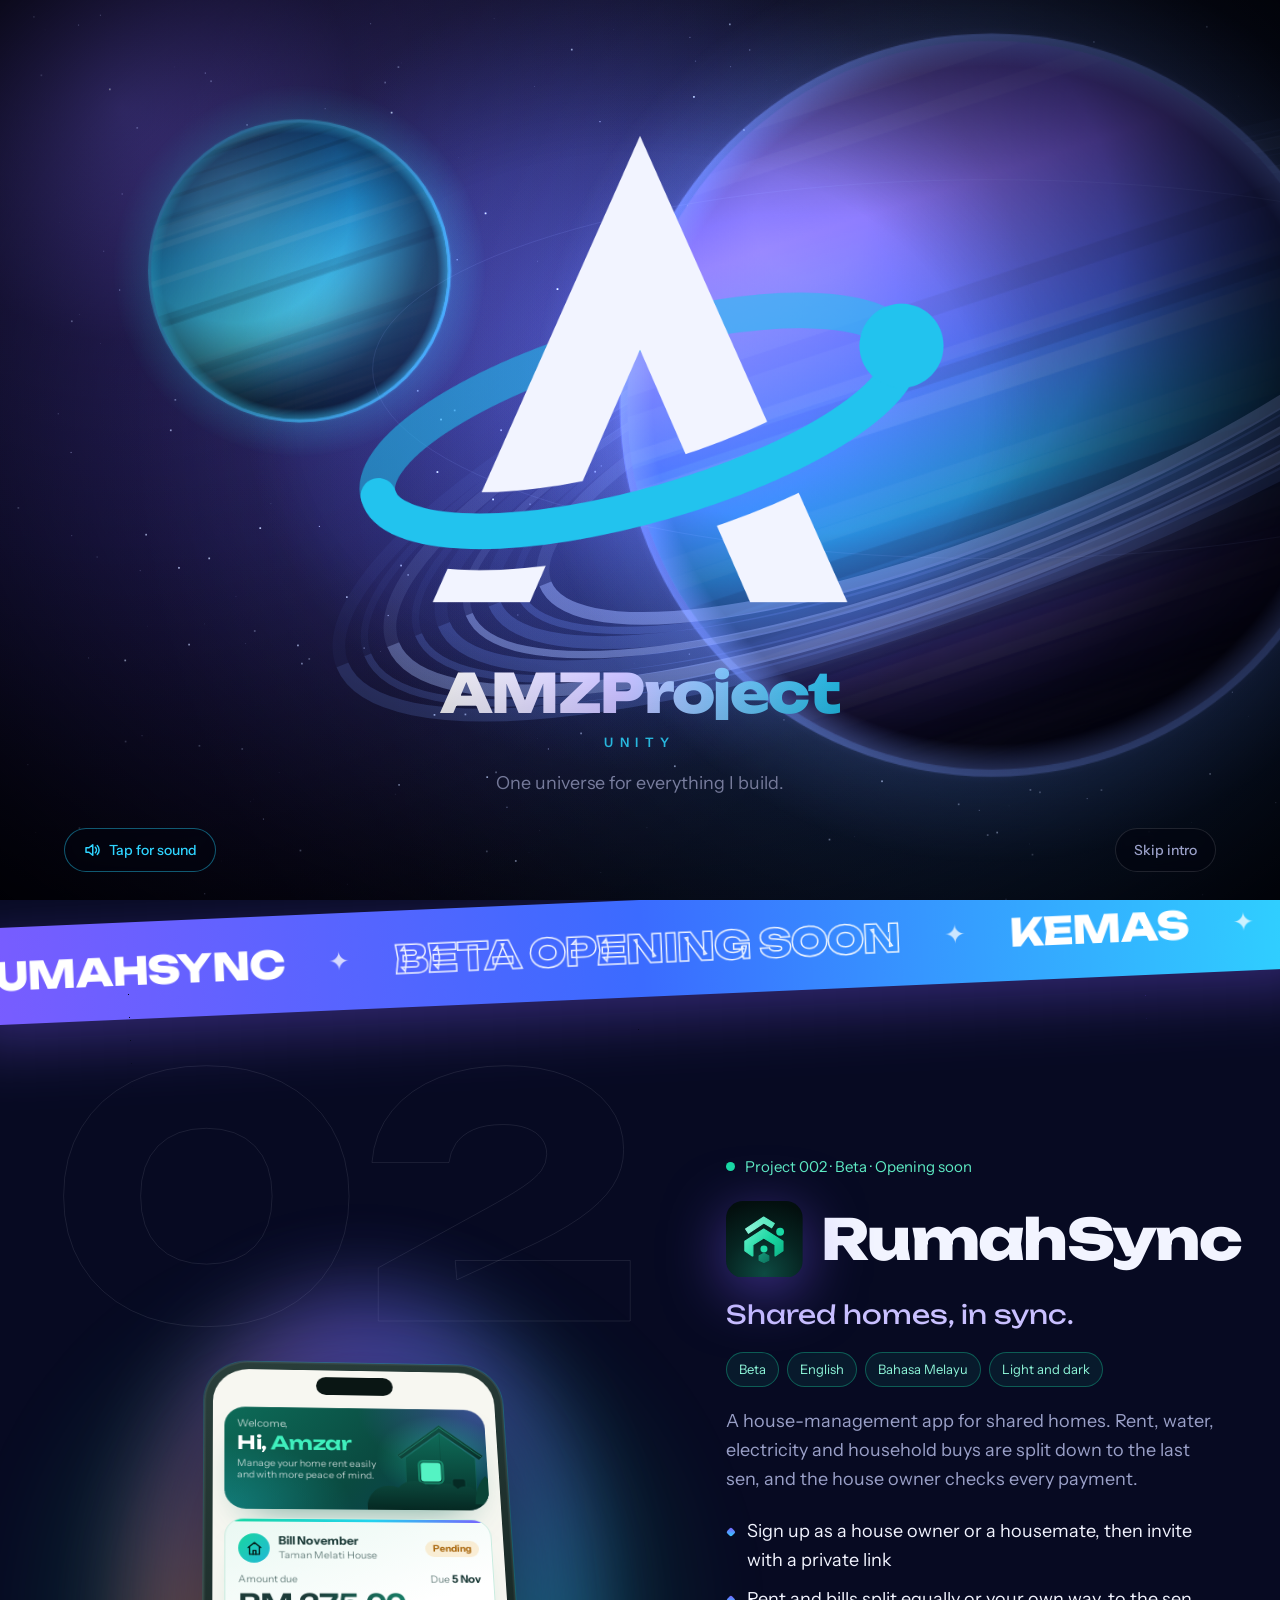
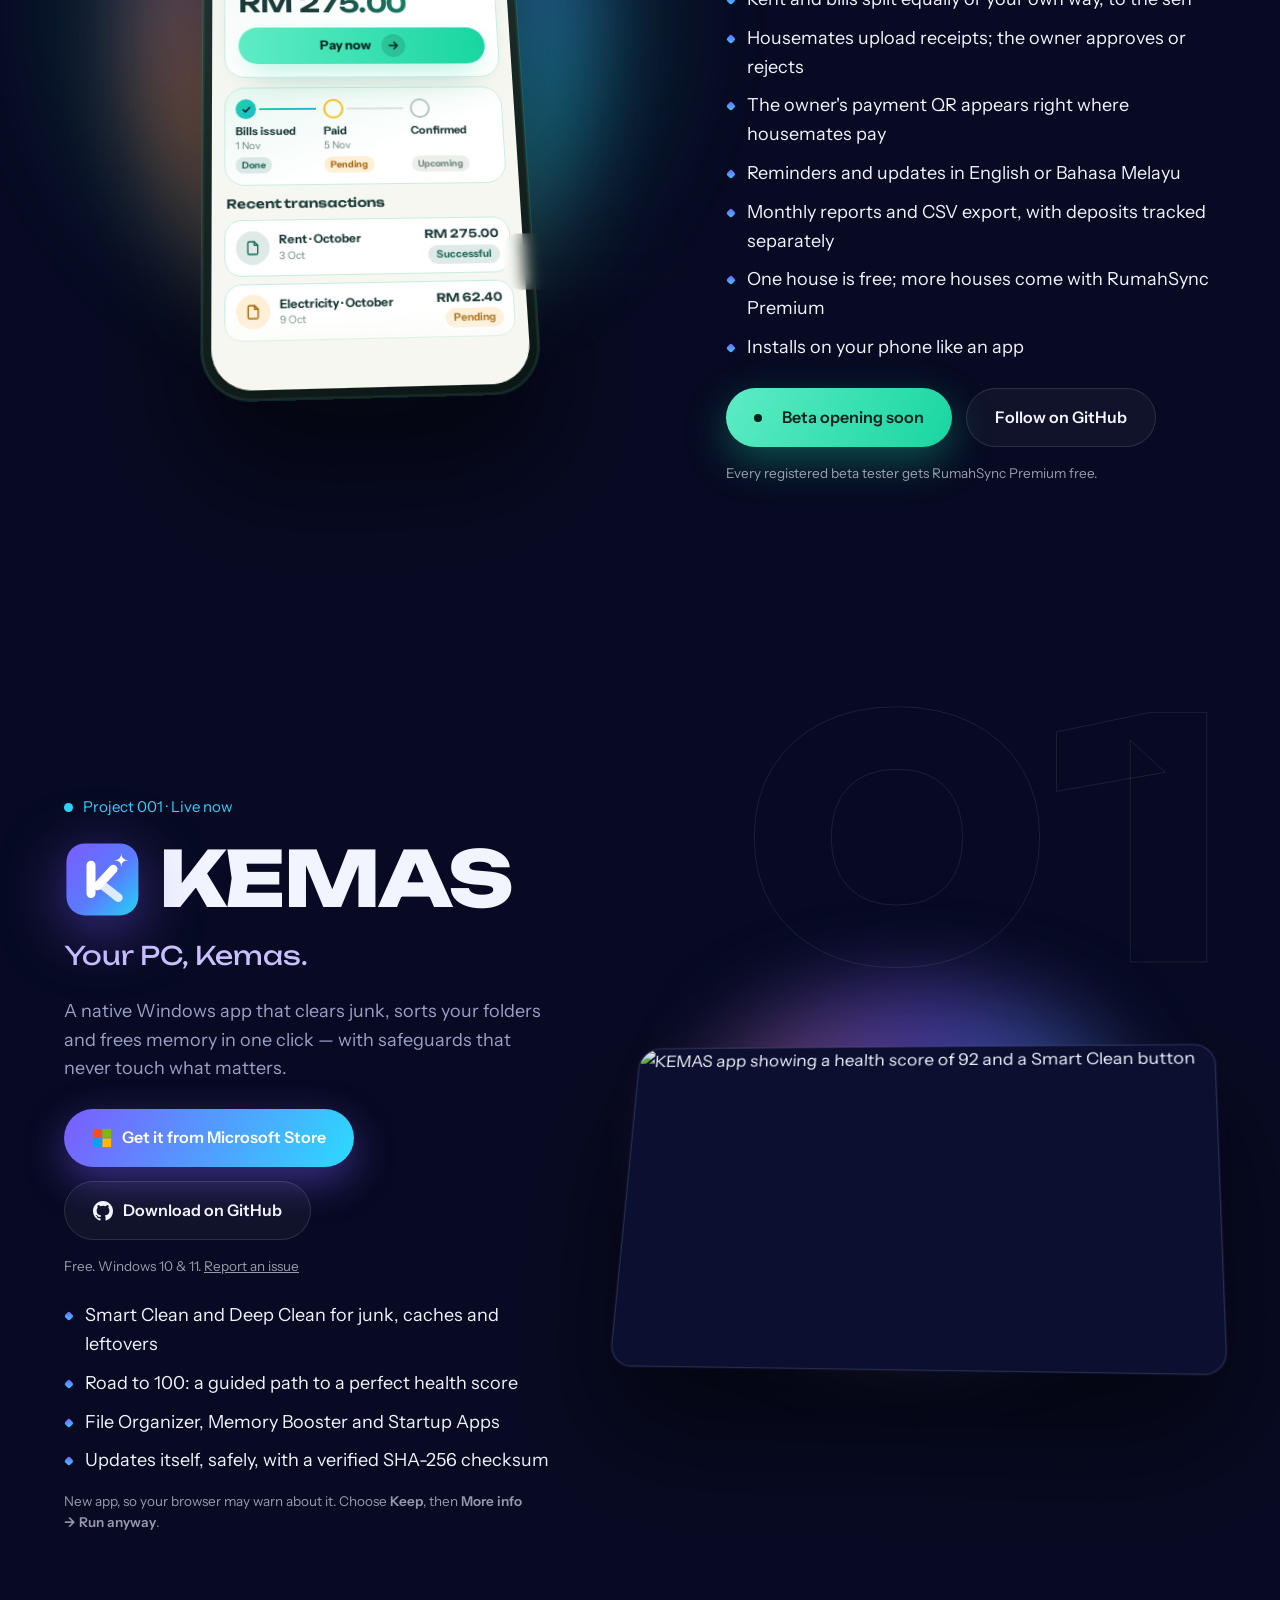
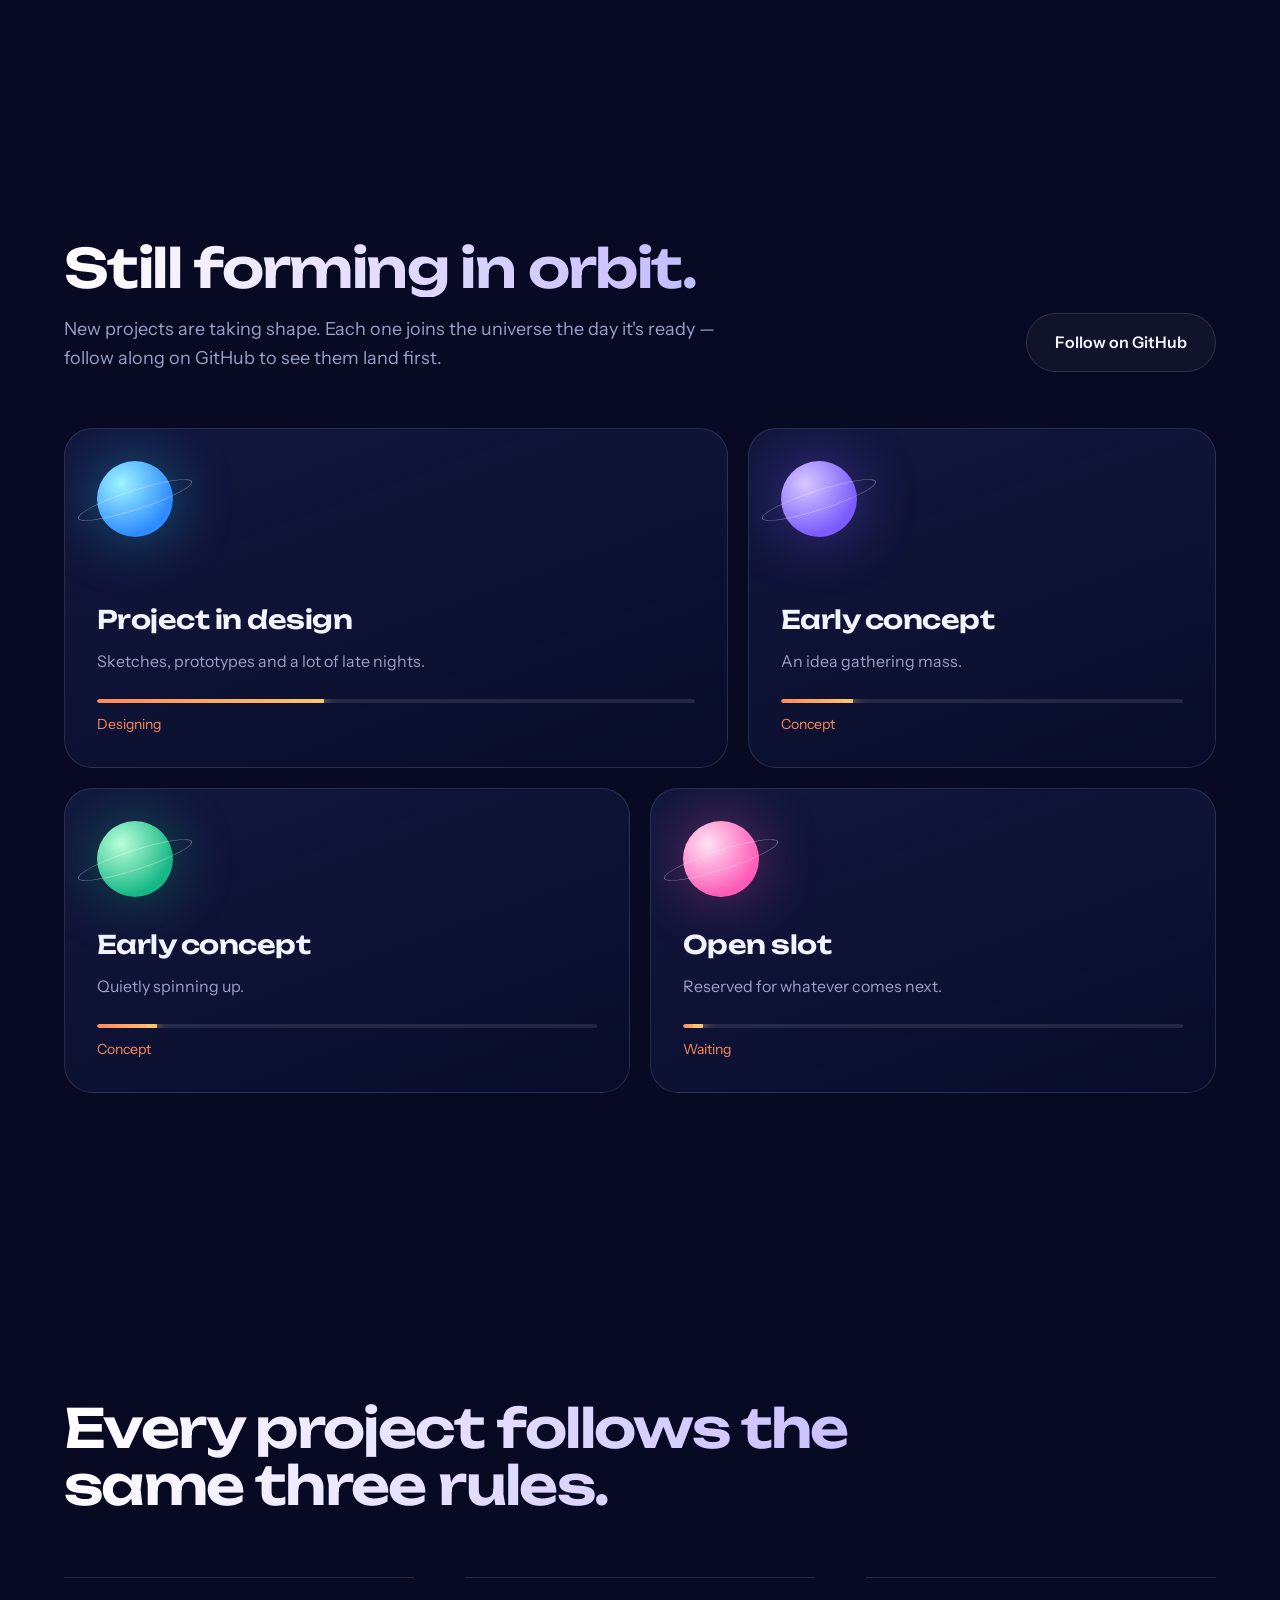
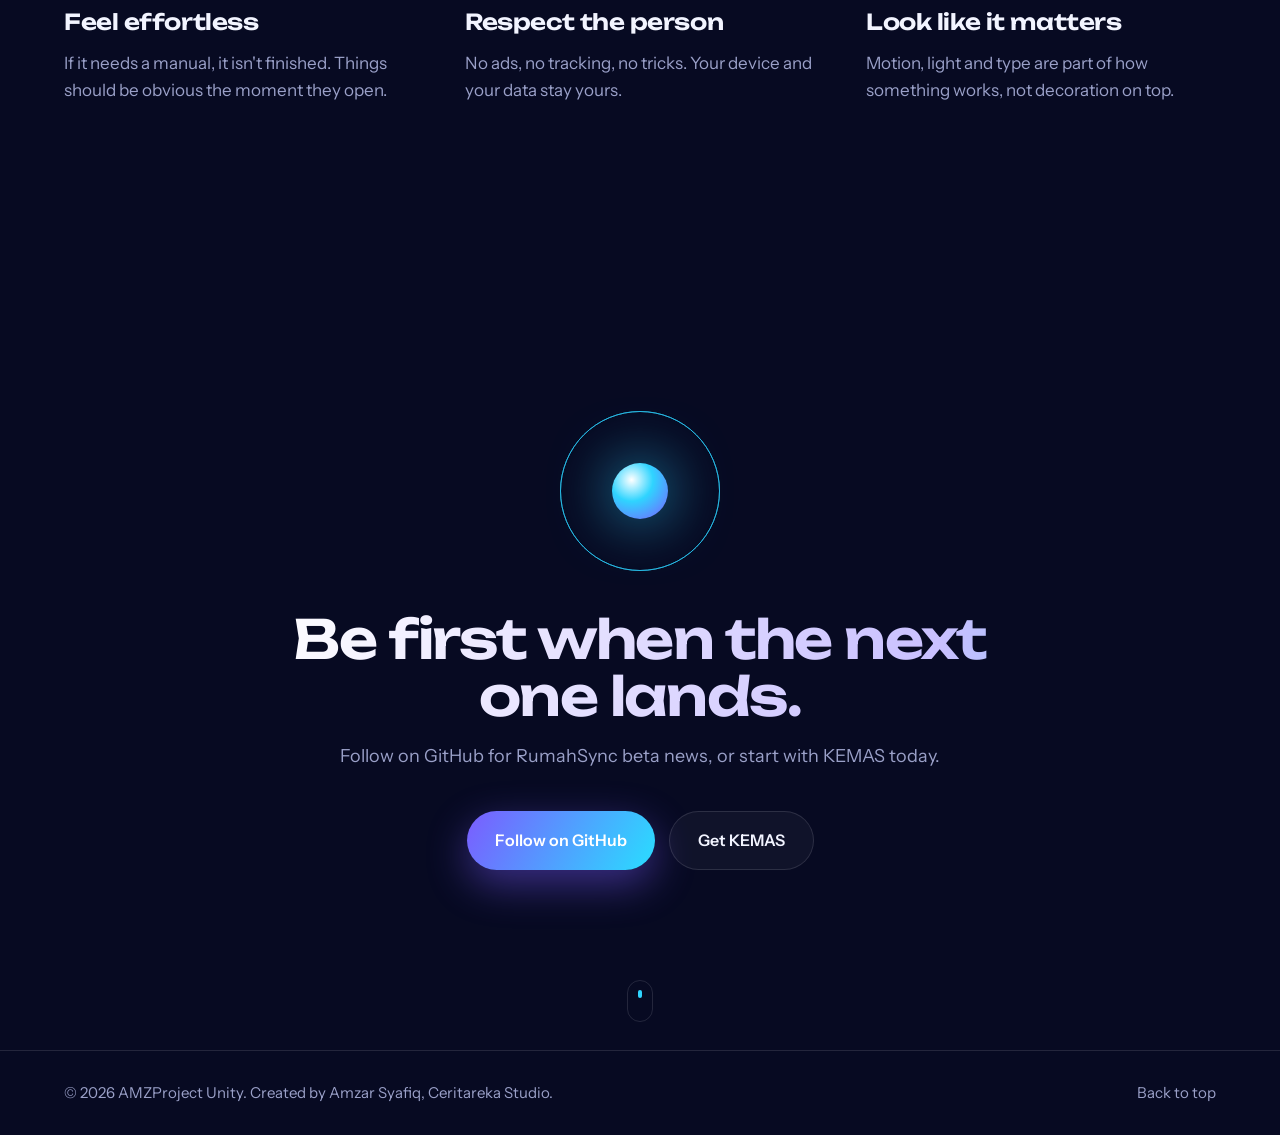
==== index.html @ d2fdd50d "RumahSync mockup: greeting name Amzar Co-Authored-By: Claude Sonnet 5.5 <noreply@anthropic.com> Clau" ====
<!doctype html>
<html lang="en">
<head>

<meta charset="utf-8">
<meta name="viewport" content="width=device-width, initial-scale=1">
<title>AMZProject Unity</title>
<meta name="description" content="AMZProject Unity — home of RumahSync, the shared-house rent and bills app heading into beta, plus KEMAS and the projects still forming.">
<meta property="og:title" content="AMZProject Unity">
<meta property="og:description" content="RumahSync: shared homes, in sync. Rent and bills split to the last sen. Beta opening soon, from AMZProject Unity.">
<meta property="og:image" content="https://amzsyafxproject.github.io/assets/rumahsync-og.png">
<meta name="theme-color" content="#0B1030">
<link rel="icon" href="data:image/svg+xml,%3Csvg xmlns='http://www.w3.org/2000/svg' viewBox='0 0 200 200'%3E%3Crect width='200' height='200' rx='44' fill='%230B1030'/%3E%3Cpolygon points='100,22 170,178 132,178 100,104 68,178 30,178' fill='%23FFFFFF'/%3E%3Cpath d='M180.7 92.8 A84 26 -16 0 1 19.3 139.2' fill='none' stroke='%230B1030' stroke-width='30'/%3E%3Cpath d='M180.7 92.8 A84 26 -16 0 1 19.3 139.2' fill='none' stroke='%2322C3EE' stroke-width='14' stroke-linecap='round'/%3E%3C/svg%3E">
<link rel="preconnect" href="https://fonts.googleapis.com">
<link rel="preconnect" href="https://fonts.gstatic.com" crossorigin>
<link rel="preconnect" href="https://cdnjs.cloudflare.com">
<link href="https://fonts.googleapis.com/css2?family=Unbounded:wght@400;600;800&family=Instrument+Sans:wght@400;500;600&display=swap" rel="stylesheet">
<style>
  :root {
    --night: #0B1030;
    --deep: #070A22;
    --violet: #7B5CFF;
    --aqua: #2FD4FF;
    --coral: #FF8A5B;
    --star: #F2F4FF;
    --mist: #9AA0C8;
    --line: rgba(242,244,255,.12);
    --display: "Unbounded", system-ui, sans-serif;
    --body: "Instrument Sans", system-ui, sans-serif;
  }
  * { box-sizing: border-box; margin: 0; padding: 0; }
  html { scroll-behavior: smooth; overflow-x: clip; }
  body { background: var(--deep); color: var(--star); font-family: var(--body); font-size: 18px; line-height: 1.6; overflow-x: hidden; }
  a { color: inherit; }
  :focus-visible { outline: 2px solid var(--aqua); outline-offset: 4px; border-radius: 8px; }
  ::selection { background: var(--violet); color: #fff; }

  /* intro (3D rocket) */
  body.intro-wait { overflow: hidden; }
  body.intro-wait .hero h1 .w > span, body.intro-wait .hero p.lede, body.intro-wait .hero .actions { animation-play-state: paused; }
  #intro { position: fixed; inset: 0; z-index: 100; overflow: hidden; background: #03040F; }
  #intro canvas { position: absolute; inset: 0; width: 100%; height: 100%; display: block; z-index: 1; }
  #intro.vid canvas { opacity: 0; transition: opacity .35s; } #intro.vid.gl canvas { opacity: 1; }
  #intro .i-video { position: absolute; inset: -3%; width: 106%; height: 106%; object-fit: cover; z-index: 0; filter: saturate(1.1) contrast(1.08); }
  #intro .i-vshade { position: absolute; inset: 0; z-index: 0; pointer-events: none; background: radial-gradient(ellipse at 50% 55%, transparent 40%, rgba(3,4,15,.65) 100%), linear-gradient(180deg, rgba(3,4,15,.35), transparent 30%, transparent 70%, rgba(3,4,15,.6)); }
  #intro.play .i-video { animation: vshake .09s steps(2) .5s 28; }
  #intro .i-credit { position: absolute; left: 50%; bottom: 40px; transform: translateX(-50%); z-index: 3; font-size: 12px; letter-spacing: .08em; color: rgba(242,244,255,.7); transition: opacity .4s; }
  #intro.gl .i-credit { opacity: 0; }
  #intro .i-count { display: none; }
  #intro .i-count, #intro .i-text, #intro .i-flash { z-index: 3; } #intro .i-ctl { z-index: 4; }
  @keyframes vshake { 0% { transform: translate(0, 0); } 50% { transform: translate(-4px, 3px); } 100% { transform: translate(3px, -2px); } }
  #intro.exit { opacity: 0; visibility: hidden; transition: opacity .6s .1s, visibility .6s .1s; }
  #intro::after { content: ''; position: absolute; inset: 0; z-index: 3; pointer-events: none; background: radial-gradient(ellipse at 50% 46%, transparent 38%, rgba(0,0,6,.55) 78%, rgba(0,0,4,.88) 100%); }
  #intro.skip { opacity: 0; visibility: hidden; transition: opacity .35s, visibility .35s; }
  #intro .i-flash { position: absolute; inset: 0; background: #fff; opacity: 0; pointer-events: none; }
  #intro .i-load { position: absolute; inset: 0; display: grid; place-items: center; z-index: 2; transition: opacity .3s; pointer-events: none; }
  #intro .i-load i { width: 44px; height: 44px; border-radius: 50%; border: 2px solid rgba(242,244,255,.15); border-top-color: var(--aqua); animation: spin .9s linear infinite; }
  #intro.play .i-load { opacity: 0; }
  #intro .i-count { position: absolute; inset: 0; display: grid; place-items: center; pointer-events: none; }
  #intro .i-count span { grid-area: 1 / 1; font-family: var(--display); font-weight: 800; font-size: clamp(120px, 26vw, 300px); line-height: 1; color: transparent;
                         -webkit-text-stroke: 2px rgba(242,244,255,.9); text-shadow: 0 0 60px rgba(34,195,238,.55); opacity: 0; }
  #intro.play .i-count span { animation: count .27s cubic-bezier(.2,.8,.2,1) forwards; }
  #intro.play .i-count span:nth-child(2) { animation-delay: .25s; } #intro.play .i-count span:nth-child(3) { animation-delay: .5s; color: #22C3EE; -webkit-text-stroke: 0; }
  #intro .i-text { position: absolute; left: 0; right: 0; top: min(calc(50% + 24vh), calc(100% - 190px)); display: flex; flex-direction: column; align-items: center; gap: 12px; padding: 0 20px; text-align: center; pointer-events: none; transition: opacity .35s, transform .5s; }
  #intro.leave .i-text { opacity: 0; transform: translateY(-30px); }
  #intro .i-word { font-family: var(--display); font-weight: 800; font-size: clamp(30px, 4.6vw, 54px); letter-spacing: -.03em; line-height: 1; opacity: 0;
                   background: linear-gradient(100deg, #fff 0%, #C9C0FF 45%, #22C3EE 100%); -webkit-background-clip: text; background-clip: text; color: transparent; }
  #intro .i-unity { font-weight: 600; font-size: 13px; letter-spacing: .1em; color: var(--aqua); opacity: 0; }
  #intro .i-tag { margin-top: 4px; font-size: clamp(15px, 1.4vw, 18px); color: var(--mist); opacity: 0; transform: translateY(8px); }
  #intro.play .i-word { animation: slam .7s var(--d-word, 3.42s) cubic-bezier(.2,.9,.25,1.15) forwards; }
  #intro.play .i-unity { animation: track 1s var(--d-unity, 3.7s) cubic-bezier(.2,.8,.2,1) forwards; }
  #intro.play .i-tag { animation: fadeUp .9s var(--d-tag, 4.05s) cubic-bezier(.2,.8,.2,1) forwards; }
  #intro .i-ctl { position: absolute; bottom: 28px; display: flex; gap: 10px; }
  #intro .i-ctl.left { left: clamp(20px, 5vw, 64px); } #intro .i-ctl.right { right: clamp(20px, 5vw, 64px); }
  #intro .i-ctl button { display: inline-flex; align-items: center; gap: 8px; min-height: 44px; font: 500 14px var(--body); color: var(--mist); background: rgba(3,4,15,.55); border: 1px solid var(--line); border-radius: 999px; padding: 0 18px; cursor: pointer; backdrop-filter: blur(6px); }
  #intro .i-ctl button:hover { color: var(--star); border-color: rgba(242,244,255,.3); }
  #intro .i-sound svg { width: 18px; height: 18px; } #intro .i-sound .x { display: none; } #intro .i-sound.off .x { display: inline; } #intro .i-sound.off .w { display: none; }
  #intro .i-sound.wait { color: var(--aqua); border-color: rgba(34,195,238,.45); animation: ping 2.2s infinite; }
  @keyframes count { 0% { opacity: 0; transform: scale(2.4); filter: blur(10px); } 25% { opacity: 1; transform: scale(1); filter: blur(0); } 75% { opacity: 1; } 100% { opacity: 0; transform: scale(.7); } }
  @keyframes slam { 0% { opacity: 0; transform: scale(2.6); filter: blur(14px); letter-spacing: .25em; } 55% { opacity: 1; transform: scale(.94); filter: blur(0); letter-spacing: -.03em; } 100% { opacity: 1; transform: scale(1); } }
  @keyframes track { to { opacity: 1; letter-spacing: .5em; } }
  @keyframes fadeUp { to { opacity: 1; transform: none; } }

  /* sky */
  #sky { position: fixed; inset: 0; width: 100%; height: 100%; z-index: 0; }
  .glow { position: fixed; width: 620px; height: 620px; border-radius: 50%; pointer-events: none; z-index: 1;
          background: radial-gradient(circle, rgba(123,92,255,.20), rgba(47,212,255,.06) 45%, transparent 70%);
          transform: translate3d(calc(50vw - 310px), calc(40vh - 310px), 0); left: 0; top: 0; transition: opacity .4s; will-change: transform; opacity: .8; }
  main, header, footer { position: relative; z-index: 2; }

  /* nav */
  header { position: fixed; top: 0; left: 0; right: 0; z-index: 10; display: flex; align-items: center; justify-content: space-between;
           padding: 22px clamp(20px, 5vw, 64px); transition: background .4s, padding .4s, backdrop-filter .4s; }
  header.solid { background: rgba(7,10,34,.72); backdrop-filter: blur(14px); padding-top: 14px; padding-bottom: 14px; border-bottom: 1px solid var(--line); }
  .mark { display: flex; align-items: center; gap: 12px; text-decoration: none; font-family: var(--display); font-weight: 600; font-size: 17px; letter-spacing: -.01em; }
  .mark svg { width: 34px; height: 34px; }
  .mark svg .ring { transform-origin: 32px 32px; animation: spin 14s linear infinite; }
  nav { display: flex; gap: 6px; }
  nav a { text-decoration: none; font-size: 15px; color: var(--mist); padding: 8px 14px; border-radius: 999px; transition: color .25s, background .25s; }
  nav a:hover { color: var(--star); background: rgba(242,244,255,.06); }

  /* hero */
  .hero { min-height: 100vh; display: grid; grid-template-columns: minmax(0, 1fr) minmax(0, 1.05fr); align-items: center;
          padding: 120px clamp(20px, 5vw, 64px) 80px; gap: 24px; }
  .hero h1 { font-family: var(--display); font-weight: 800; font-size: clamp(44px, 6.6vw, 104px); line-height: .98; letter-spacing: -.035em; }
  .hero h1 .w { display: inline-block; overflow: hidden; vertical-align: bottom; padding-bottom: .06em; }
  .hero h1 .w > span { display: inline-block; transform: translateY(110%) rotate(6deg); animation: rise 1.1s cubic-bezier(.2,.8,.2,1) forwards; }
  .hero h1 .grad { background: linear-gradient(100deg, var(--star) 0%, #C9C0FF 30%, var(--aqua) 60%, var(--star) 90%); background-size: 260% 100%;
                   -webkit-background-clip: text; background-clip: text; color: transparent; animation: shimmer 9s ease-in-out infinite; }
  .hero p.lede { margin-top: 30px; max-width: 34ch; font-size: clamp(18px, 1.5vw, 21px); color: var(--mist); opacity: 0; animation: fade 1s .9s forwards; }
  .actions { display: flex; flex-wrap: wrap; gap: 14px; margin-top: 40px; opacity: 0; animation: fade 1s 1.1s forwards; }
  .btn { --x: 0px; --y: 0px; position: relative; display: inline-flex; align-items: center; gap: 10px; padding: 16px 28px; border-radius: 999px; text-decoration: none;
         font-weight: 600; font-size: 16px; transform: translate(var(--x), var(--y)); transition: transform .25s cubic-bezier(.2,.8,.2,1), box-shadow .3s, background .3s; }
  .btn.primary { background: linear-gradient(120deg, var(--violet), var(--aqua)); color: #fff; box-shadow: 0 14px 40px rgba(123,92,255,.45); }
  .btn.primary:hover { box-shadow: 0 18px 60px rgba(47,212,255,.5); }
  .btn.ghost { border: 1px solid var(--line); background: rgba(242,244,255,.04); }
  .btn.ghost:hover { background: rgba(242,244,255,.1); }

  .orbit-wrap { position: relative; aspect-ratio: 1 / 1; width: 100%; max-width: 720px; justify-self: center; }
  #orbit { width: 100%; height: 100%; display: block; }
  .tip { position: absolute; pointer-events: none; padding: 8px 14px; border-radius: 12px; background: rgba(11,16,48,.9); border: 1px solid var(--line);
         font-size: 14px; white-space: nowrap; transform: translate(-50%, calc(-100% - 18px)); opacity: 0; transition: opacity .2s; }
  .tip b { font-family: var(--display); font-weight: 600; font-size: 13px; display: block; }
  .tip span { color: var(--mist); font-size: 13px; }
  .scroll-cue { position: absolute; left: 50%; bottom: 28px; transform: translateX(-50%); width: 26px; height: 42px; border: 1.5px solid var(--line); border-radius: 20px; }
  .scroll-cue::after { content: ""; position: absolute; left: 50%; top: 9px; width: 4px; height: 8px; margin-left: -2px; border-radius: 2px; background: var(--aqua); animation: cue 1.8s ease-in-out infinite; }

  /* sections */
  section { padding: clamp(80px, 12vw, 160px) clamp(20px, 5vw, 64px); }
  h2 { font-family: var(--display); font-weight: 600; font-size: clamp(32px, 4.2vw, 60px); line-height: 1.05; letter-spacing: -.03em; max-width: 18ch; }
  .sub { margin-top: 18px; color: var(--mist); max-width: 56ch; }
  .reveal { opacity: 0; transform: translateY(40px); transition: opacity 1s cubic-bezier(.2,.8,.2,1), transform 1s cubic-bezier(.2,.8,.2,1); }
  .reveal.in { opacity: 1; transform: none; }

  /* featured: KEMAS */
  .feature { display: grid; grid-template-columns: minmax(0, .9fr) minmax(0, 1.1fr); gap: clamp(32px, 5vw, 80px); align-items: center; }
  .status { display: inline-flex; align-items: center; gap: 10px; font-size: 15px; color: var(--aqua); margin-bottom: 22px; }
  .status i { width: 9px; height: 9px; border-radius: 50%; background: var(--aqua); box-shadow: 0 0 0 0 rgba(47,212,255,.6); animation: ping 2s infinite; }
  .kemas-title { display: flex; align-items: center; gap: 18px; font-family: var(--display); font-weight: 800; font-size: clamp(44px, 6vw, 84px); letter-spacing: -.03em; line-height: 1; }
  .kemas-title svg { width: clamp(56px, 6vw, 84px); height: auto; flex: none; filter: drop-shadow(0 14px 30px rgba(123,92,255,.5)); }
  .kemas-tag { font-family: var(--display); font-weight: 400; font-size: clamp(20px, 2vw, 28px); margin-top: 18px; color: #C9C0FF; }
  .feature p.body { margin-top: 20px; color: var(--mist); max-width: 48ch; }
  .facts { list-style: none; margin-top: 24px; display: grid; gap: 10px; }
  .feature .actions { margin-top: 26px; }
  .dl-note { margin-top: 12px; font-size: 13px; color: var(--mist); max-width: 52ch; } .dl-note a { color: var(--star); } .dl-warn { opacity: .75; }
  .facts li { display: flex; gap: 14px; align-items: baseline; color: var(--star); }
  .facts li::before { content: ""; flex: none; width: 7px; height: 7px; border-radius: 2px; transform: rotate(45deg) translateY(-2px); background: linear-gradient(135deg, var(--violet), var(--aqua)); }
  .feature .actions { opacity: 1; animation: none; }

  .beta-pill { display: inline-flex; align-items: center; gap: 8px; margin-left: 10px; padding: 6px 12px 6px 6px; border-radius: 999px; border: 1px solid rgba(123,92,255,.45); background: rgba(123,92,255,.14); text-decoration: none; color: var(--star); font-size: 13px; white-space: nowrap; }
  .beta-pill .bp-tag { padding: 3px 9px; border-radius: 999px; background: var(--aqua); color: #06122b; font-weight: 700; letter-spacing: .08em; font-size: 11px; }
  .beta-pill .bp-time { font-variant-numeric: tabular-nums; font-weight: 600; }
  .beta-pill:hover { background: rgba(123,92,255,.26); }
  @media (max-width: 560px) { .beta-pill { margin-left: 0; font-size: 12px; } }
  /* login button (links to /vault/) */
  .hdr-right { display: flex; align-items: center; gap: 10px; }
  .login-btn { display: inline-flex; align-items: center; padding: 7px 16px; border-radius: 999px; border: 1px solid var(--line); background: rgba(242,244,255,.06); color: var(--star); text-decoration: none; font-size: 14px; font-weight: 600; white-space: nowrap; transition: background .25s, border-color .25s; }
  .login-btn:hover { background: rgba(242,244,255,.14); border-color: var(--aqua); }
  @media (max-width: 560px) { .hdr-right { gap: 6px; } .login-btn { padding: 5px 12px; font-size: 12px; } }
  @media (max-width: 440px) { .mark-text { display: none; } } /* make room for the login button on phones */
  .beta-card { margin-top: 22px; max-width: 460px; padding: 16px 18px; border-radius: 20px; border: 1px solid rgba(123,92,255,.35); background: linear-gradient(160deg, rgba(123,92,255,.14), rgba(34,211,245,.06)); }
  .beta-head { display: flex; justify-content: space-between; align-items: baseline; gap: 12px; flex-wrap: wrap; }
  .beta-card h3 { font-family: var(--display); font-weight: 700; font-size: 15px; letter-spacing: .08em; text-transform: uppercase; color: var(--aqua); }
  .beta-card .when { color: var(--mist); font-size: 13.5px; } .beta-card .when b { color: var(--star); }
  .cd { display: grid; grid-template-columns: repeat(4, 1fr); gap: 8px; margin-top: 12px; }
  .cd div { text-align: center; padding: 9px 4px; border-radius: 14px; background: rgba(3,4,15,.55); border: 1px solid var(--line); }
  .cd b { display: block; font-family: var(--display); font-weight: 800; font-size: clamp(20px, 2.6vw, 26px); line-height: 1; font-variant-numeric: tabular-nums; }
  .cd span { display: block; margin-top: 6px; font-size: 11px; letter-spacing: .12em; text-transform: uppercase; color: var(--mist); }
  .beta-thanks { margin-top: 12px; color: var(--mist); font-size: 13.5px; line-height: 1.5; }
  .beta-thanks b { color: var(--star); font-weight: 600; }
  .beta-done .cd { display: none; }
  .dl-note { margin-top: 16px; max-width: 470px; font-size: 13.5px; line-height: 1.55; color: var(--star); opacity: .62; }
  .dl-note b { font-weight: 600; opacity: 1; }
  .frame { position: relative; perspective: 1400px; }
  .frame .card { border-radius: 22px; overflow: hidden; border: 1px solid var(--line); box-shadow: 0 60px 120px rgba(0,0,0,.55), 0 0 0 1px rgba(123,92,255,.15);
                 transform: translateY(var(--ty, 0px)) rotateY(var(--ry, -8deg)) rotateX(var(--rx, 4deg)); transition: transform .35s cubic-bezier(.2,.8,.2,1); background: var(--night); }
  .frame img { display: block; width: 100%; height: auto; }
  .frame::before { content: ""; position: absolute; inset: -12%; z-index: -1; border-radius: 50%; background: radial-gradient(circle, rgba(123,92,255,.35), transparent 65%); filter: blur(30px); animation: breathe 6s ease-in-out infinite; }

  @media (min-width: 961px) { .feature.flip { grid-template-columns: minmax(0, 1.1fr) minmax(0, .9fr); } }
  .status.soon { color: var(--coral); }
  .status.soon i { background: var(--coral); animation: none; box-shadow: 0 0 12px rgba(255,138,91,.8); }
  .soon-btn { background: linear-gradient(120deg, var(--coral), #FFC36B) !important; box-shadow: 0 14px 40px rgba(255,138,91,.35) !important; cursor: default; }
  .frame .card svg.poster { display: block; width: 100%; height: auto; }
  .poster .rs-desk { transform: translateY(var(--dy, 0px)); transition: transform .35s cubic-bezier(.2,.8,.2,1); }
  .poster .rs-phone { transform: translateY(var(--py, 0px)); transition: transform .35s cubic-bezier(.2,.8,.2,1); }
  #rumahsync .kemas-title { font-size: clamp(34px, 4.4vw, 72px); }

  /* upcoming */
  .forming-head { display: flex; flex-wrap: wrap; justify-content: space-between; align-items: end; gap: 24px; }
  .forming { margin-top: 56px; display: grid; grid-template-columns: repeat(12, 1fr); gap: 20px; }
  .slot { position: relative; overflow: hidden; border-radius: 28px; border: 1px solid var(--line); background: linear-gradient(160deg, rgba(23,28,72,.75), rgba(11,16,48,.6));
          padding: 32px; min-height: 280px; display: flex; flex-direction: column; justify-content: space-between; isolation: isolate; }
  .slot:nth-child(1) { grid-column: span 7; min-height: 340px; }
  .slot:nth-child(2) { grid-column: span 5; min-height: 340px; }
  .slot:nth-child(3) { grid-column: span 6; }
  .slot:nth-child(4) { grid-column: span 6; }
  .slot::after { content: ""; position: absolute; inset: 0; z-index: -1; background: linear-gradient(105deg, transparent 35%, rgba(242,244,255,.07) 50%, transparent 65%);
                 transform: translateX(-100%); animation: scan 5.5s ease-in-out infinite; animation-delay: var(--d, 0s); }
  .planet { width: 76px; height: 76px; border-radius: 50%; position: relative; background: radial-gradient(circle at 32% 30%, var(--c1), var(--c2) 70%); box-shadow: 0 0 60px var(--c3); animation: float 7s ease-in-out infinite; animation-delay: var(--d, 0s); }
  .planet::after { content: ""; position: absolute; left: -22px; right: -22px; top: 50%; height: 18px; margin-top: -9px; border: 1.5px solid rgba(242,244,255,.35); border-radius: 50%; transform: rotate(-18deg); }
  .slot h3 { font-family: var(--display); font-weight: 600; font-size: clamp(22px, 2vw, 28px); letter-spacing: -.02em; margin-top: 28px; }
  .slot p { color: var(--mist); font-size: 16px; margin-top: 8px; max-width: 36ch; }
  .meter { margin-top: 24px; height: 4px; border-radius: 4px; background: rgba(242,244,255,.1); overflow: hidden; }
  .meter i { display: block; height: 100%; width: var(--p); border-radius: 4px; background: linear-gradient(90deg, var(--coral), #FFC36B); position: relative; }
  .meter i::after { content: ""; position: absolute; right: 0; top: -3px; width: 10px; height: 10px; border-radius: 50%; background: #FFC36B; box-shadow: 0 0 14px #FFC36B; animation: pulse 1.6s ease-in-out infinite; }
  .slot .state { color: var(--coral); font-size: 14px; margin-top: 10px; }

  /* principles */
  .creed { display: grid; grid-template-columns: repeat(3, minmax(0,1fr)); gap: clamp(24px, 4vw, 64px); margin-top: 64px; }
  .creed div { border-top: 1px solid var(--line); padding-top: 26px; }
  .creed h3 { font-family: var(--display); font-weight: 600; font-size: 22px; letter-spacing: -.02em; }
  .creed p { color: var(--mist); margin-top: 10px; font-size: 17px; }

  /* signal / footer */
  .signal { text-align: center; padding-bottom: clamp(100px, 14vw, 180px); }
  .signal h2 { margin: 0 auto; max-width: 16ch; }
  .signal .sub { margin: 18px auto 0; }
  .signal .actions { justify-content: center; opacity: 1; animation: none; }
  .halo { width: 160px; height: 160px; margin: 0 auto 40px; position: relative; }
  .halo span { position: absolute; inset: 0; border-radius: 50%; border: 1.5px solid rgba(47,212,255,.5); animation: ripple 3.6s cubic-bezier(.2,.6,.3,1) infinite; }
  .halo span:nth-child(2) { animation-delay: 1.2s; } .halo span:nth-child(3) { animation-delay: 2.4s; }
  .halo b { position: absolute; inset: 52px; border-radius: 50%; background: radial-gradient(circle at 35% 30%, #fff, var(--aqua) 40%, var(--violet)); box-shadow: 0 0 60px rgba(47,212,255,.7); }
  footer { border-top: 1px solid var(--line); padding: 30px clamp(20px, 5vw, 64px); display: flex; flex-wrap: wrap; gap: 16px; justify-content: space-between; color: var(--mist); font-size: 15px; }
  footer a { text-decoration: none; } footer a:hover { color: var(--star); }

  @keyframes rise { to { transform: none; } }
  @keyframes fade { to { opacity: 1; } }
  @keyframes shimmer { 0%,100% { background-position: 0% 0; } 50% { background-position: 100% 0; } }
  @keyframes spin { to { transform: rotate(360deg); } }
  @keyframes cue { 0% { transform: translateY(0); opacity: 1; } 70% { transform: translateY(14px); opacity: 0; } 100% { opacity: 0; } }
  @keyframes ping { 0% { box-shadow: 0 0 0 0 rgba(47,212,255,.6); } 80%,100% { box-shadow: 0 0 0 14px rgba(47,212,255,0); } }
  @keyframes breathe { 0%,100% { opacity: .6; transform: scale(.96); } 50% { opacity: 1; transform: scale(1.04); } }
  @keyframes scan { 0%, 30% { transform: translateX(-100%); } 70%, 100% { transform: translateX(100%); } }
  @keyframes float { 0%,100% { transform: translateY(0); } 50% { transform: translateY(-12px); } }
  @keyframes pulse { 0%,100% { transform: scale(1); opacity: 1; } 50% { transform: scale(1.5); opacity: .6; } }
  @keyframes ripple { 0% { transform: scale(.35); opacity: 1; } 100% { transform: scale(1.6); opacity: 0; } }

  /* BOOM: hero + project cards */
  #sky { background: linear-gradient(180deg, #0B1030, #070A22); }
  .hero-chip { display: inline-flex; align-items: center; gap: 10px; margin-bottom: 26px; padding: 8px 16px 8px 12px; border-radius: 999px; border: 1px solid rgba(34,195,238,.35);
               background: rgba(34,195,238,.08); font-size: 14px; color: var(--star); opacity: 0; animation: fade .8s .2s forwards; }
  .hero-chip i { width: 8px; height: 8px; border-radius: 50%; background: var(--aqua); animation: ping 2s infinite; }
  .hero-chip b { color: var(--aqua); font-weight: 600; }
  .hero h1 .grad { filter: drop-shadow(0 0 28px rgba(47,212,255,.35)); }
  .btn.primary { background-image: linear-gradient(120deg, var(--violet), var(--aqua), var(--violet)); background-size: 200% 100%; animation: sweep 4s linear infinite; }
  .orbit-wrap { animation: popIn 1.3s .15s cubic-bezier(.2,.9,.25,1.15) both; }
  .boom-ring { position: absolute; left: 35%; top: 35%; width: 30%; height: 30%; border-radius: 50%; border: 2px solid rgba(47,212,255,.85); pointer-events: none; opacity: 0;
               box-shadow: 0 0 40px rgba(47,212,255,.6), inset 0 0 30px rgba(123,92,255,.5); animation: boomRing 1.6s .3s cubic-bezier(.15,.7,.2,1) both; }
  .boom-ring.r2 { animation-delay: .55s; border-color: rgba(123,92,255,.85); }
  body.intro-wait .orbit-wrap, body.intro-wait .boom-ring, body.intro-wait .hero-chip { animation-play-state: paused; }

  .boom-band { position: relative; z-index: 2; margin: 0 -3vw; transform: rotate(-2.5deg); overflow: hidden; padding: 18px 0;
               background: linear-gradient(90deg, var(--violet), #3B6BFF 50%, var(--aqua)); box-shadow: 0 20px 60px rgba(123,92,255,.35); }
  .boom-band .track { display: flex; width: max-content; gap: 44px; animation: marquee 28s linear infinite; }
  .boom-band span { font-family: var(--display); font-weight: 800; font-size: clamp(22px, 3vw, 40px); letter-spacing: -.02em; color: #fff; white-space: nowrap; }
  .boom-band span.o { color: transparent; -webkit-text-stroke: 1.5px rgba(255,255,255,.9); }
  .boom-band em { font-style: normal; align-self: center; color: rgba(255,255,255,.75); font-size: clamp(18px, 2vw, 28px); }

  #kemas, #rumahsync { position: relative; overflow: hidden; }
  .feature { position: relative; }
  .feature::before { content: attr(data-no); position: absolute; top: -.36em; right: -.04em; z-index: -1; pointer-events: none; font-family: var(--display); font-weight: 800;
                     font-size: clamp(160px, 26vw, 420px); line-height: 1; color: transparent; -webkit-text-stroke: 1px rgba(242,244,255,.09); }
  .feature.flip::before { right: auto; left: -.04em; }
  .frame::after { content: ""; position: absolute; inset: 4% 12%; z-index: -1; border-radius: 50%; pointer-events: none;
                  background: conic-gradient(from 0deg, #7B5CFF, #22C3EE, #FF8A5B, #7B5CFF); filter: blur(42px); opacity: .5; animation: spin 9s linear infinite; }
  #forming-h, #creed-h, #signal-h { background: linear-gradient(100deg, #fff 0%, #C9C0FF 40%, #22C3EE 70%, #fff 100%); background-size: 220% 100%;
                                    -webkit-background-clip: text; background-clip: text; color: transparent; animation: shimmer 9s ease-in-out infinite; }
  .slot { transition: transform .35s cubic-bezier(.2,.8,.2,1), border-color .35s, box-shadow .35s; }
  .slot::before { content: ""; position: absolute; inset: 0; z-index: -1; pointer-events: none; opacity: 0; transition: opacity .35s;
                  background: radial-gradient(420px circle at var(--mx, 50%) var(--my, 0%), rgba(123,92,255,.3), transparent 45%); }
  .slot:hover { transform: translateY(-8px); border-color: rgba(47,212,255,.4); box-shadow: 0 30px 80px rgba(0,0,0,.45), 0 0 0 1px rgba(47,212,255,.15); }
  .slot:hover::before { opacity: 1; }
  .slot:hover .planet { box-shadow: 0 0 90px var(--c3); }
  @keyframes popIn { from { opacity: 0; transform: scale(.6) rotate(-8deg); filter: blur(10px); } to { opacity: 1; transform: none; filter: none; } }
  @keyframes boomRing { 0% { opacity: .95; transform: scale(.4); } 100% { opacity: 0; transform: scale(4.2); } }
  @keyframes marquee { to { transform: translateX(-50%); } }
  @keyframes sweep { to { background-position: 200% 0; } }

  @media (max-width: 960px) {
    .hero { grid-template-columns: 1fr; padding-top: 110px; }
    .orbit-wrap { max-width: 520px; order: -1; margin-bottom: -40px; }
    .feature { grid-template-columns: 1fr; }
    .forming { grid-template-columns: 1fr; }
    .slot:nth-child(n) { grid-column: auto; min-height: 240px; }
    .creed { grid-template-columns: 1fr; }
    nav a:not(.keep) { display: none; }
    .scroll-cue { display: none; }
  }
  @media (max-width: 560px) {
    header { padding: 14px 16px; gap: 8px; }
    .mark { font-size: 15px; gap: 8px; white-space: nowrap; }
    .mark svg { width: 28px; height: 28px; }
    nav { display: none; }
    .beta-pill { margin-left: 0; padding: 4px 10px 4px 4px; font-size: 12px; }
    .beta-pill .bp-tag { padding: 2px 7px; font-size: 10px; }
    .hero { padding-top: 84px; }
    .orbit-wrap { max-width: 340px; margin-bottom: -56px; }
    .hero-chip { display: flex; flex-wrap: wrap; justify-content: center; text-align: center; gap: 4px 8px; border-radius: 18px; padding: 10px 14px; font-size: 13px; line-height: 1.4; }
    .hero-chip i { display: none; }
    h1 { text-align: center; }
    .hero .lede, .hero .actions { text-align: center; justify-content: center; }
    .btn { min-height: 48px; }
    .feature .actions { display: grid; grid-template-columns: 1fr; gap: 10px; }
    .feature .actions .btn { width: 100%; justify-content: center; text-align: center; }
    .beta-card { max-width: none; }
    .frame { margin-top: 28px; }
  }

  /* RumahSync section: shared bits */
  .flip .frame::before { background: radial-gradient(circle, rgba(25,217,164,.32), transparent 65%); }
  .chips { display: flex; flex-wrap: wrap; gap: 8px; margin-top: 16px; }
  .chips span { font-size: 13px; padding: 6px 12px; border-radius: 999px; border: 1px solid rgba(25,217,164,.35); color: #8FF7DA; background: rgba(25,217,164,.08); }
  .soon-dot { display: inline-block; width: 8px; height: 8px; border-radius: 50%; background: #1b0f08; margin-right: 10px; vertical-align: middle; animation: ping 2s infinite; }

  /* RumahSync section: latest app look (v2026.10.66 home screen) */
  .status.beta { color: #5eecc4; } .status.beta i { background: #19d9a4; box-shadow: 0 0 0 0 rgba(25,217,164,.6); }
  .beta-btn { background: linear-gradient(120deg, #5eecc4, #18d6a0) !important; color: #04201c !important; box-shadow: 0 14px 40px rgba(24,214,160,.35) !important; cursor: default; }
  .beta-btn .soon-dot { background: #04201c; }
  .flip .frame.rs .card { background: transparent; border: 0; box-shadow: none; overflow: visible; display: grid; place-items: center; padding: clamp(8px, 2vw, 24px) 0; position: relative; }
  .rsphone { position: relative; width: min(100%, 318px); aspect-ratio: 9 / 18.6; border-radius: 46px; padding: 9px; background: linear-gradient(160deg, #2a3f3b, #0a1614);
             box-shadow: 0 60px 110px rgba(0,0,0,.6), 0 0 0 1px rgba(25,217,164,.3), inset 0 0 0 1.5px rgba(255,255,255,.08); font-family: var(--body); color: #1c3b38; }
  .rsphone .notch { position: absolute; top: 17px; left: 50%; width: 82px; height: 21px; margin-left: -41px; border-radius: 14px; background: #0a1614; z-index: 3; }
  .rsphone .scr { position: relative; height: 100%; border-radius: 38px; overflow: hidden; background: #f7f7f1; padding: 44px 12px 0; font-size: 12px; line-height: 1.35; }
  .rsphone .scr::after { content: ""; position: absolute; inset: auto 0 0; height: 70px; background: linear-gradient(rgba(247,247,241,0), #f7f7f1 85%); pointer-events: none; }
  .rsphone p, .rsphone ol, .rsphone ul { margin: 0; padding: 0; max-width: none; }
  .rs-hero { position: relative; min-height: 116px; margin-bottom: 10px; padding: 12px 13px; border-radius: 22px; overflow: hidden; color: #fff;
             background: radial-gradient(90% 130% at 100% 0%, rgb(124 92 255 / .42), transparent 55%), radial-gradient(80% 110% at 0% 100%, rgb(34 211 238 / .28), transparent 60%), linear-gradient(135deg, #0d6b58 0%, #0a4a40 55%, #0b3a52 100%);
             box-shadow: 0 22px 44px -26px rgb(13 107 88 / .7), inset 0 1px 0 rgb(255 255 255 / .14); }
  .rs-hero svg { position: absolute; right: -20px; bottom: 0; height: 96%; width: auto; max-width: 62%; }
  .rs-hero .t { position: relative; max-width: 64%; }
  .rs-hero .s { font-size: 11.5px; color: rgba(255,255,255,.7); }
  .rs-hero .n { font-family: var(--display); font-weight: 600; font-size: 21px; line-height: 1.15; margin-top: 1px; letter-spacing: -.02em; } .rs-hero .n b { color: #3ff0bd; font-weight: 600; }
  .rs-hero .d { font-size: 10.5px; color: rgba(255,255,255,.7); margin-top: 5px; line-height: 1.3; }
  .rs-card { position: relative; margin-bottom: 10px; padding: 14px 13px 13px; border-radius: 20px; overflow: hidden; border: 1px solid #c9ece0; background: linear-gradient(160deg, #e9f8f2 0%, #fff 62%); box-shadow: 0 18px 38px -28px rgb(16 150 120 / .55); }
  .rs-card .bar { position: absolute; inset: 0 0 auto 0; height: 3px; background: linear-gradient(90deg, #18d6a0, #22d3ee 55%, #7c5cff); }
  .rs-card .top { display: flex; align-items: center; gap: 9px; padding-top: 2px; }
  .rs-card .ic { display: grid; place-items: center; flex: none; width: 32px; height: 32px; border-radius: 50%; background: linear-gradient(135deg, #18d6a0, #22b8d6); color: #04201c; }
  .rs-card .m { flex: 1; min-width: 0; } .rs-card .m b { display: block; font-size: 12.5px; font-weight: 700; } .rs-card .m i { display: block; font-style: normal; font-size: 10.5px; color: #6b8380; }
  .rs-card .due { display: flex; justify-content: space-between; align-items: center; margin-top: 10px; font-size: 10.5px; color: #6b8380; } .rs-card .due b { color: #1c3b38; font-size: 11.5px; }
  .rs-card .amt { margin-top: 1px; font-family: var(--display); font-weight: 600; font-size: 27px; letter-spacing: -.03em; line-height: 1.25; font-variant-numeric: tabular-nums;
                  background: linear-gradient(100deg, #1c3b38 30%, #14b88f 100%); -webkit-background-clip: text; background-clip: text; color: transparent; white-space: nowrap; }
  .rs-card .cta { display: flex; align-items: center; justify-content: center; gap: 10px; height: 38px; margin-top: 9px; border-radius: 999px; background: linear-gradient(90deg, #5eecc4, #18d6a0); color: #04201c; font-weight: 700; font-size: 13px; box-shadow: 0 10px 30px -12px rgba(24,214,160,.7); }
  .rs-card .cta i { display: grid; place-items: center; width: 24px; height: 24px; border-radius: 50%; background: rgba(4,32,28,.15); }
  .chip { display: inline-block; flex: none; padding: 2px 8px; border-radius: 999px; font-size: 10px; font-weight: 700; text-decoration: none; white-space: nowrap; }
  .chip.ok { background: rgba(31,107,90,.14); color: #1d6b5a; } .chip.wait { background: rgba(245,158,11,.16); color: #a8650a; } .chip.soon { background: #ecefe9; color: #6b8380; }
  .rs-tl { list-style: none; display: grid; grid-template-columns: repeat(3, 1fr); gap: 4px; margin-bottom: 10px !important; padding: 11px 10px 11px !important; border-radius: 20px; border: 1px solid #c9ece0; background: linear-gradient(160deg, #e9f8f2 0%, #fff 62%); }
  .rs-tl li { min-width: 0; } .rs-tl .r { display: flex; align-items: center; }
  .rs-tl .d { display: grid; place-items: center; flex: none; width: 20px; height: 20px; border-radius: 50%; border: 2px solid #b9c7c3; color: #04201c; }
  .rs-tl .d.on { border-color: transparent; background: linear-gradient(135deg, #18d6a0, #22b8d6); } .rs-tl .d.wait { border-color: #fbbf24; }
  .rs-tl .l { flex: 1; height: 2px; margin: 0 3px; background: #dbe3e0; } .rs-tl .l.on { background: linear-gradient(90deg, #18d6a0, #22b8d6); }
  .rs-tl b { display: block; margin-top: 6px; font-size: 11px; font-weight: 700; line-height: 1.2; } .rs-tl em { display: block; font-style: normal; font-size: 10px; color: #6b8380; margin-top: 1px; } .rs-tl .chip { margin-top: 4px; font-size: 9px; padding: 2px 6px; }
  .rs-h { font-family: var(--display); font-weight: 600; font-size: 12px; letter-spacing: -.01em; margin: 2px 2px 7px !important; }
  .rs-tx > div { display: flex; align-items: center; gap: 9px; padding: 8px 10px; margin-bottom: 7px; border-radius: 16px; border: 1px solid #c9ece0; background: #fff; }
  .rs-tx .ic { display: grid; place-items: center; flex: none; width: 32px; height: 32px; border-radius: 50%; } .rs-tx .ic.ok { background: rgba(31,107,90,.14); color: #1d6b5a; } .rs-tx .ic.wait { background: rgba(245,158,11,.16); color: #a8650a; }
  .rs-tx .m { flex: 1; min-width: 0; } .rs-tx .m b { display: block; font-size: 11.5px; font-weight: 700; } .rs-tx .m i { display: block; font-style: normal; font-size: 10px; color: #6b8380; }
  .rs-tx .r { display: flex; flex-direction: column; align-items: flex-end; gap: 3px; } .rs-tx .r b { font-family: var(--display); font-weight: 600; font-size: 11px; font-variant-numeric: tabular-nums; }
  .rs-toast { position: absolute; right: clamp(-12px, -1vw, 0px); bottom: 17%; display: flex; align-items: center; gap: 10px; padding: 10px 14px 10px 10px; border-radius: 16px; background: rgba(6,36,33,.92); border: 1px solid rgba(25,217,164,.4); color: #d9fff3; font-size: 12px; line-height: 1.3; box-shadow: 0 24px 50px rgba(0,0,0,.5); backdrop-filter: blur(8px); animation: rsfloat 7s ease-in-out infinite; }
  .rs-toast i { display: grid; place-items: center; width: 26px; height: 26px; border-radius: 50%; background: #19d9a4; color: #04201c; flex: none; } .rs-toast b { display: block; font-size: 12.5px; color: #fff; }
  .rs-card .cta { animation: rsbtn 3.2s 2.4s infinite; }
  @keyframes rsfloat { 50% { transform: translateY(-12px); } }
  @keyframes rsbtn { 0%, 70%, 100% { transform: scale(1); } 80% { transform: scale(1.04); } 90% { transform: scale(.99); } }
  @media (max-width: 560px) { .rs-toast { right: 0; bottom: 8%; } }
  @media (prefers-reduced-motion: reduce) {
    *, *::before, *::after { animation: none !important; transition: none !important; }
    .hero h1 .w > span, .hero p.lede, .actions, .reveal { transform: none !important; opacity: 1 !important; }
  }
</style>
<script data-goatcounter="https://amzproject.goatcounter.com/count" async src="//gc.zgo.at/count.js"></script>
</head>
<body class="intro-wait">
<div id="intro" role="dialog" aria-label="AMZProject Unity intro">
  <div class="i-vshade" aria-hidden="true"></div>
  <div class="i-load" aria-hidden="true"><i></i></div>
  <div class="i-text" aria-hidden="true">
    <div class="i-word">AMZProject</div>
    <div class="i-unity">UNITY</div>
    <div class="i-tag">One universe for everything I build.</div>
  </div>
  <div class="i-flash" aria-hidden="true"></div>
  <div class="i-ctl left">
    <button class="i-sound" type="button" aria-pressed="true"><svg viewBox="0 0 24 24" fill="none" stroke="currentColor" stroke-width="2" stroke-linecap="round" stroke-linejoin="round" aria-hidden="true"><path d="M4 9v6h4l5 4V5L8 9H4z"/><path class="w" d="M16.5 8.5a5 5 0 0 1 0 7M19 6a8.5 8.5 0 0 1 0 12"/><path class="x" d="M17 9l5 6M22 9l-5 6"/></svg><span>Sound on</span></button>
  </div>
  <div class="i-ctl right"><button class="i-skip" type="button">Skip intro</button></div>
</div>
<noscript><style>#intro { display: none; } body.intro-wait { overflow: auto; } body.intro-wait .hero * { animation-play-state: running !important; }</style></noscript>
<script>
(() => {
  const intro = document.getElementById('intro');
  const release = () => document.body.classList.remove('intro-wait');
  if (matchMedia('(prefers-reduced-motion: reduce)').matches) { intro.remove(); release(); return; }

  /* device budget: lighter scene on small or low-power devices, no clip on data saver or slow networks */
  const conn = navigator.connection || {};
  const slowNet = !!conn.saveData || /(^|-)2g|3g/.test(conn.effectiveType || '');
  const lite = (navigator.hardwareConcurrency || 8) <= 2 || (navigator.deviceMemory || 8) <= 2;   // only genuinely weak devices; phones and laptops get full quality

  const soundBtn = intro.querySelector('.i-sound'), soundLabel = soundBtn.querySelector('span'), skipBtn = intro.querySelector('.i-skip'), flashEl = intro.querySelector('.i-flash');
  const video = intro.querySelector('.i-video') || document.createElement('video');   // clip retired: the intro is now a fully generated scene
  let soundOn = true; try { soundOn = localStorage.getItem('amz-sound') !== 'off'; } catch (e) {}
  let state = 'load', renderer = null, raf = 0, removed = false;
  const dropVideo = () => { video.removeAttribute('src'); video.load(); intro.querySelectorAll('.i-video, .i-vshade, .i-credit').forEach(el => el.remove()); };
  if (slowNet) dropVideo();

  /* ---------- sound: synthesized with Web Audio, no files ---------- */
  let ac = null, master = null, noiseBuf = null, pad = null, rumbleNode = null;
  const setupAudio = () => {
    if (ac) return true;
    const AC = window.AudioContext || window.webkitAudioContext; if (!AC) return false;
    ac = new AC(); master = ac.createGain(); master.gain.value = soundOn ? .7 : 0;
    const comp = ac.createDynamicsCompressor(); master.connect(comp).connect(ac.destination);
    noiseBuf = ac.createBuffer(1, ac.sampleRate * 2, ac.sampleRate); const ch = noiseBuf.getChannelData(0);
    for (let i = 0; i < ch.length; i++) ch[i] = Math.random() * 2 - 1;
    return true;
  };
  const live = () => ac && ac.state === 'running' && soundOn;
  const env = (g, t, peak, attack, end) => { g.gain.setValueAtTime(.0001, t); g.gain.exponentialRampToValueAtTime(peak, t + attack); g.gain.exponentialRampToValueAtTime(.0001, end); };
  const noise = (t, dur, type, f0, f1, q, vol, attack) => {
    const src = ac.createBufferSource(), f = ac.createBiquadFilter(), g = ac.createGain();
    src.buffer = noiseBuf; src.loop = true; f.type = type; f.Q.value = q;
    f.frequency.setValueAtTime(f0, t); f.frequency.exponentialRampToValueAtTime(f1, t + dur);
    env(g, t, vol, attack, t + dur); src.connect(f).connect(g).connect(master); src.start(t); src.stop(t + dur + .05);
  };
  const tone = (t, type, f0, f1, vol, len) => {
    const o = ac.createOscillator(), g = ac.createGain(); o.type = type;
    o.frequency.setValueAtTime(f0, t); o.frequency.exponentialRampToValueAtTime(f1, t + len);
    env(g, t, vol, .005, t + len); o.connect(g).connect(master); o.start(t); o.stop(t + len + .05);
  };
  const chime = (t, freq, vol, len) => [1, 2.01, 3.02].forEach((m, i) => tone(t, 'sine', freq * m, freq * m, vol / (i + 1.5), len / (i + 1)));
  const sparkle = t => [1568, 1976, 2349, 3136, 3951].forEach((f, i) => chime(t + i * .06, f, .06, .6));
  const beep = (t, f) => { tone(t, 'square', f, f, .07, .12); tone(t, 'sine', f / 2, f / 2, .12, .2); };
  const boom = (t, big) => {
    tone(t, 'sine', big ? 140 : 100, 30, big ? .9 : .5, big ? 1.8 : 1);
    noise(t, big ? 2.2 : .8, 'lowpass', big ? 2400 : 900, 60, .7, big ? .7 : .35, .01);
  };
  const roar = (t, dur, vol) => { noise(t, dur, 'bandpass', 300, 1200, .6, vol, .25); tone(t, 'sawtooth', 55, 70, vol * .25, dur); };
  const startRumble = () => {
    if (rumbleNode || !live()) return; const t = ac.currentTime;
    const src = ac.createBufferSource(), f = ac.createBiquadFilter(), g = ac.createGain();
    src.buffer = noiseBuf; src.loop = true; f.type = 'lowpass'; f.frequency.setValueAtTime(90, t); f.frequency.exponentialRampToValueAtTime(260, t + 1.2);
    g.gain.setValueAtTime(.0001, t); g.gain.exponentialRampToValueAtTime(.5, t + 1); src.connect(f).connect(g).connect(master); src.start(t);
    rumbleNode = { src, g };
  };
  const stopRumble = len => { if (!rumbleNode) return; const t = ac.currentTime; rumbleNode.g.gain.cancelScheduledValues(t); rumbleNode.g.gain.setValueAtTime(Math.max(rumbleNode.g.gain.value, .0001), t); rumbleNode.g.gain.exponentialRampToValueAtTime(.0001, t + len); rumbleNode.src.stop(t + len + .05); rumbleNode = null; };
  const startPad = () => {
    if (pad || !live()) return; const t = ac.currentTime;
    const f = ac.createBiquadFilter(), g = ac.createGain(); f.type = 'lowpass'; f.frequency.value = 700;
    g.gain.setValueAtTime(.0001, t); g.gain.exponentialRampToValueAtTime(.04, t + 1.5); f.connect(g).connect(master);
    const oscs = [110, 164.81, 220.6].map(fr => { const o = ac.createOscillator(); o.type = 'sawtooth'; o.frequency.value = fr; o.connect(f); o.start(t); return o; });
    pad = { g, oscs };
  };
  const stopPad = len => { if (!pad) return; const t = ac.currentTime; pad.g.gain.cancelScheduledValues(t); pad.g.gain.setValueAtTime(Math.max(pad.g.gain.value, .0001), t); pad.g.gain.exponentialRampToValueAtTime(.0001, t + len); pad.oscs.forEach(o => o.stop(t + len + .05)); pad = null; };
  const syncSound = () => {
    const waiting = soundOn && (!ac || ac.state !== 'running');
    soundBtn.classList.toggle('off', !soundOn); soundBtn.classList.toggle('wait', waiting);
    soundBtn.setAttribute('aria-pressed', String(soundOn));
    soundLabel.textContent = !soundOn ? 'Sound off' : waiting ? 'Tap for sound' : 'Sound on';
  };
  const unlock = () => {
    if (!soundOn || state === 'done' || !setupAudio()) return;
    if (ac.state !== 'running') ac.resume().then(() => { if (state === 'play') startPad(); syncSound(); }).catch(() => {});
  };
  const unlockEvents = ['pointerdown', 'keydown', 'touchstart'];
  unlockEvents.forEach(ev => addEventListener(ev, unlock, { passive: true }));
  syncSound();

  /* ---------- finish ---------- */
  const finish = fast => {
    if (state === 'done') return; state = 'done';
    unlockEvents.forEach(ev => removeEventListener(ev, unlock));
    if (ac) { stopPad(fast ? .15 : 1.2); stopRumble(.2); if (fast) master.gain.setTargetAtTime(0, ac.currentTime, .05); setTimeout(() => ac.close(), 2200); }
    intro.classList.add(fast ? 'skip' : 'exit'); release();
    setTimeout(() => { removed = true; cancelAnimationFrame(raf); if (renderer) renderer.dispose(); if (video.isConnected) video.pause(); intro.remove(); }, fast ? 400 : 800);
  };
  skipBtn.addEventListener('click', () => finish(true));
  addEventListener('keydown', e => { if (e.key === 'Escape') finish(true); });
  soundBtn.addEventListener('click', () => {
    soundOn = !soundOn; try { localStorage.setItem('amz-sound', soundOn ? 'on' : 'off'); } catch (e) {}
    if (soundOn) { unlock(); if (master) master.gain.setTargetAtTime(.7, ac.currentTime, .05); }
    else if (master) master.gain.setTargetAtTime(0, ac.currentTime, .05);
    syncSound();
  });

  /* ---------- scene: smooth planetary fly-through on one 2D canvas (sprites are pre-rendered once, so every frame is only a few drawImage calls = steady 60fps) ---------- */
  const dpr = Math.min(window.devicePixelRatio || 1, lite ? 1.25 : 2);
  const cv = document.createElement('canvas'); cv.setAttribute('aria-hidden', 'true');
  cv.style.cssText = 'position:absolute;inset:0;width:100%;height:100%;z-index:1;display:block';
  intro.insertBefore(cv, intro.firstChild);
  const cx = cv.getContext('2d', { alpha: false });
  let W = 0, H = 0, U = 0;
  const resize = () => { W = intro.clientWidth || innerWidth; H = intro.clientHeight || innerHeight; cv.width = Math.round(W * dpr); cv.height = Math.round(H * dpr); U = Math.min(W, H); cx.setTransform(dpr, 0, 0, dpr, 0, 0); };
  resize(); addEventListener('resize', resize);

  const mk = (w, h) => { const c = document.createElement('canvas'); c.width = Math.ceil(w); c.height = Math.ceil(h); return c; };
  const rgba = (c, a) => 'rgba(' + c[0] + ',' + c[1] + ',' + c[2] + ',' + a + ')';
  // shaded sphere sprite: banded or soft surface, terminator shadow from the upper-left sun, atmosphere rim
  const planetSprite = (r, bands, atmo, seed) => {
    const pad = r * .28, c = mk((r + pad) * 2, (r + pad) * 2), g = c.getContext('2d'), m = r + pad;
    const halo = g.createRadialGradient(m, m, r * .92, m, m, r * 1.26); halo.addColorStop(0, rgba(atmo, .5)); halo.addColorStop(.35, rgba(atmo, .16)); halo.addColorStop(1, rgba(atmo, 0));
    g.fillStyle = halo; g.beginPath(); g.arc(m, m, r * 1.26, 0, 7); g.fill();
    g.save(); g.beginPath(); g.arc(m, m, r, 0, 7); g.clip(); g.translate(m, m); g.rotate(-.32);
    const lg = g.createLinearGradient(0, -r, 0, r); bands.forEach((b, i) => lg.addColorStop(i / (bands.length - 1), 'rgb(' + b.join(',') + ')'));
    g.fillStyle = lg; g.fillRect(-r * 1.2, -r * 1.2, r * 2.4, r * 2.4);
    let s = seed; const rnd = () => (s = (s * 16807) % 2147483647) / 2147483647;
    for (let i = 0; i < 26; i++) { const y = (rnd() * 2 - 1) * r, h = r * (.015 + rnd() * .07), l = rnd() < .5; g.fillStyle = l ? 'rgba(255,255,255,' + (.03 + rnd() * .06) + ')' : 'rgba(0,0,20,' + (.05 + rnd() * .1) + ')'; g.fillRect(-r * 1.2, y, r * 2.4, h); }
    g.rotate(.32); g.translate(-m, -m);
    const sh = g.createRadialGradient(m - r * .5, m - r * .5, r * .15, m - r * .35, m - r * .35, r * 1.55);
    sh.addColorStop(0, 'rgba(255,255,255,.14)'); sh.addColorStop(.45, 'rgba(0,0,12,.12)'); sh.addColorStop(.8, 'rgba(0,0,10,.78)'); sh.addColorStop(1, 'rgba(0,0,8,.96)');
    g.fillStyle = sh; g.fillRect(0, 0, m * 2, m * 2);
    g.restore();
    const rim = g.createRadialGradient(m, m, r * .93, m, m, r * 1.02); rim.addColorStop(0, rgba(atmo, 0)); rim.addColorStop(1, rgba(atmo, .55));
    g.save(); g.beginPath(); g.arc(m, m, r * 1.02, 0, 7); g.clip(); g.fillStyle = rim; g.fillRect(0, 0, m * 2, m * 2); g.restore();
    return { c, m };
  };
  const glow = (r, col) => { const c = mk(r * 2, r * 2), g = c.getContext('2d'), gr = g.createRadialGradient(r, r, 0, r, r, r); gr.addColorStop(0, rgba(col, 1)); gr.addColorStop(.25, rgba(col, .35)); gr.addColorStop(1, rgba(col, 0)); g.fillStyle = gr; g.fillRect(0, 0, r * 2, r * 2); return c; };
  const S = 1;   // sprite quality is tied to device pixels
  const P = dpr * S;
  const giant = planetSprite(Math.round(.34 * U * P), [[58, 44, 120], [112, 88, 214], [74, 100, 230], [34, 150, 214], [84, 64, 170], [30, 34, 90]], [120, 150, 255], 7);
  const blue = planetSprite(Math.round(.15 * U * P), [[20, 60, 120], [30, 150, 210], [80, 215, 240], [30, 100, 170]], [60, 210, 255], 19);
  const ember = planetSprite(Math.round(.07 * U * P), [[120, 50, 40], [230, 120, 70], [140, 60, 50]], [255, 150, 90], 31);
  const moonS = planetSprite(Math.round(.045 * U * P), [[150, 150, 190], [90, 90, 130]], [170, 170, 255], 5);
  const sunG = glow(Math.round(.9 * U * P), [140, 120, 255]), coreG = glow(Math.round(.5 * U * P), [90, 200, 255]), flareG = glow(Math.round(.6 * U * P), [255, 255, 255]);
  // nebula backdrop rendered once
  const bg = mk(W * dpr, H * dpr), bgx = bg.getContext('2d');
  { const g = bgx.createLinearGradient(0, 0, 0, bg.height); g.addColorStop(0, '#02030b'); g.addColorStop(.6, '#04061a'); g.addColorStop(1, '#02030a'); bgx.fillStyle = g; bgx.fillRect(0, 0, bg.width, bg.height);
    [[.15, .2, .6, [70, 50, 190], .22], [.85, .75, .55, [20, 120, 200], .16], [.55, .45, .7, [90, 40, 150], .12]].forEach(n => { const r = n[2] * Math.max(bg.width, bg.height), gr = bgx.createRadialGradient(n[0] * bg.width, n[1] * bg.height, 0, n[0] * bg.width, n[1] * bg.height, r); gr.addColorStop(0, rgba(n[3], n[4])); gr.addColorStop(1, rgba(n[3], 0)); bgx.fillStyle = gr; bgx.fillRect(0, 0, bg.width, bg.height); }); }
  // 3 star layers (parallax)
  const layers = [0, 1, 2].map(k => { const n = (lite ? 60 : 110) + k * 25, a = []; for (let i = 0; i < n; i++) a.push([Math.random(), Math.random(), Math.random() * 6.28]); return a; });

  // the real AMZProject mark, pre-rendered once: star-white A, cyan ring (back half dimmer), gap where the ring crosses the A, end dot
  const logoC = mk(Math.round(.72 * U * dpr * 1.2), Math.round(.72 * U * dpr * 1.2));
  { const g = logoC.getContext('2d'), k = logoC.width / 200, R = -16 * Math.PI / 180; g.scale(k, k);
    const arc = (a0, a1) => { g.beginPath(); g.ellipse(100, 116, 84, 26, R, a0, a1); };
    g.lineCap = 'round'; g.strokeStyle = '#22C3EE';
    g.globalAlpha = .55; g.lineWidth = 11; arc(Math.PI, Math.PI * 2); g.stroke(); g.globalAlpha = 1;
    const aL = mk(logoC.width, logoC.height), ag = aL.getContext('2d'); ag.scale(k, k);
    ag.fillStyle = '#F2F4FF'; ag.beginPath(); [[100, 28], [164, 172], [134, 172], [100, 94], [66, 172], [36, 172]].forEach((q, i) => i ? ag.lineTo(q[0], q[1]) : ag.moveTo(q[0], q[1])); ag.closePath(); ag.fill();
    ag.globalCompositeOperation = 'destination-out'; ag.lineWidth = 24; ag.lineCap = 'round'; ag.beginPath(); ag.ellipse(100, 116, 84, 26, R, 0, Math.PI); ag.stroke();
    g.save(); g.setTransform(1, 0, 0, 1, 0, 0); g.drawImage(aL, 0, 0); g.restore();
    g.lineWidth = 11; arc(0, Math.PI); g.stroke();
    g.fillStyle = '#22C3EE'; g.beginPath(); g.arc(180.7, 92.8, 13, 0, 7); g.fill(); }
  const clamp = v => Math.max(0, Math.min(1, v));
  const ease = k => k * k * (3 - 2 * k), outC = k => 1 - Math.pow(1 - k, 3), outQ = k => 1 - Math.pow(1 - k, 5);
  const T_LOGO = 2.3, T_LEAVE = 5.0, T_END = 5.9;
  intro.style.setProperty('--d-word', (T_LOGO + .35) + 's'); intro.style.setProperty('--d-unity', (T_LOGO + .65) + 's'); intro.style.setProperty('--d-tag', (T_LOGO + .95) + 's');

  const spr = (s, x, y, a, sc) => { const w = s.c.width * sc / P, h = s.c.height * sc / P; cx.globalAlpha = a; cx.drawImage(s.c, x - w / 2, y - h / 2, w, h); };
  const drawRing = (x, y, r, tilt, a, front) => {
    cx.save(); cx.translate(x, y); cx.rotate(tilt); if (front) { cx.beginPath(); cx.rect(-r * 3, 0, r * 6, r * 3); cx.clip(); }
    for (let i = 0; i < 9; i++) { const k = 1.32 + i * .075; cx.beginPath(); cx.ellipse(0, 0, r * k, r * k * .26, 0, 0, 6.2832); cx.strokeStyle = i % 3 === 0 ? 'rgba(170,190,255,' + (.34 * a) + ')' : 'rgba(110,140,235,' + (.2 * a) + ')'; cx.lineWidth = r * (i % 2 ? .02 : .035); cx.stroke(); }
    cx.restore();
  };
  const orbit = { a: 0 };
  const frame = t => {
    cx.setTransform(dpr, 0, 0, dpr, 0, 0); cx.globalAlpha = 1; cx.globalCompositeOperation = 'source-over';
    cx.drawImage(bg, 0, 0, W, H);
    const port = H > W * 1.05;
    const k = t / T_END, camX = (k - .5) * .10 * U, camZ = 1 + .1 * outC(clamp(t / 4));
    const fade = 1 - clamp((t - T_LEAVE) / (T_END - T_LEAVE)) * 0;
    // stars (3 depth layers drifting at different speeds, gentle twinkle)
    for (let L = 0; L < 3; L++) {
      const sp = (L + 1) * .018 * U * t, sz = .6 + L * .55; cx.fillStyle = L === 2 ? 'rgba(200,215,255,.95)' : L === 1 ? 'rgba(190,200,255,.75)' : 'rgba(170,180,230,.55)';
      for (const s of layers[L]) { let x = (s[0] * W - sp * .8) % W; if (x < 0) x += W; const y = s[1] * H, tw = .7 + .3 * Math.sin(t * 1.5 + s[2]); cx.globalAlpha = tw; cx.fillRect(x, y, sz, sz); }
    }
    cx.globalAlpha = 1;
    // sun glow upper-left (light source for the shading) + cool core glow behind the giant
    cx.globalCompositeOperation = 'lighter';
    spr({ c: sunG, m: 0 }, W * .1 - camX * .2, H * .12, .55 + .06 * Math.sin(t * .9), 1.15);
    cx.globalCompositeOperation = 'source-over';
    // ember planet far back, slow right-to-left
    spr(ember, W * (port ? .85 : .88 - .04 * k) - camX * .5, H * (port ? .62 : .72) - t * 2, .95, 1 + .12 * k);
    // big blue planet mid-depth drifting across
    spr(blue, W * (port ? .2 + .08 * k : .17 + .10 * k) - camX * .8, H * (port ? .10 : .3) + 5 * Math.sin(t * .6), 1, camZ);
    // gas giant: slides left while slowly growing, ring tilted, moon on its orbit
    const e4 = ease(clamp(t / 4.6));
    const gx = W * (port ? .98 - .26 * e4 : 1.0 - .20 * e4) - camX * 1.1, gy = H * (port ? .17 - .0 * k : .5 - .06 * k), gr = .34 * U * (1 + .10 * k) * camZ;
    cx.globalCompositeOperation = 'lighter'; spr({ c: coreG, m: 0 }, gx, gy, .3, gr / (.34 * U) * 1.6); cx.globalCompositeOperation = 'source-over';
    drawRing(gx, gy, gr, -.38, 1, false);
    spr(giant, gx, gy, 1, gr / (.34 * U));
    drawRing(gx, gy, gr, -.38, 1, true);
    // moon orbit around the giant (smooth continuous)
    orbit.a = t * .85 + 1.2; const ox = Math.cos(orbit.a) * gr * 1.7, oy = Math.sin(orbit.a) * gr * .52, behind = Math.sin(orbit.a) < 0;
    const mx = gx + ox, my = gy + oy - gr * .1;
    cx.strokeStyle = 'rgba(160,175,255,.10)'; cx.lineWidth = 1; cx.beginPath(); cx.ellipse(gx, gy - gr * .1, gr * 1.7, gr * .52, 0, 0, 6.2832); cx.stroke();
    if (!behind) spr(moonS, mx, my, 1, 1 + .25 * Math.sin(orbit.a));
    // brand mark (exact logo): appears after the fly-through
    const lp = clamp((t - T_LOGO) / 1.1);
    if (lp > 0) {
      const a = outQ(lp), cxx = W / 2, cyy = H * .41, sz = Math.min(W, H) * .72 * (.7 + .3 * a);
      cx.save(); cx.translate(cxx, cyy);
      cx.globalCompositeOperation = 'lighter'; const gg = cx.createRadialGradient(0, 0, 0, 0, 0, sz * .62); gg.addColorStop(0, 'rgba(110,120,255,' + (.42 * a) + ')'); gg.addColorStop(1, 'rgba(60,90,255,0)'); cx.fillStyle = gg; cx.fillRect(-sz, -sz, sz * 2, sz * 2); cx.globalCompositeOperation = 'source-over';
      cx.globalAlpha = a; cx.drawImage(logoC, -sz / 2, -sz / 2, sz, sz); cx.restore();
    }
    if (behind) spr(moonS, mx, my, .55, .9);
    // soft flash when the mark lands
    const fl = clamp(1 - Math.abs(t - T_LOGO - .35) / .5) * .5;
    if (fl > 0) { cx.globalCompositeOperation = 'lighter'; spr({ c: flareG, m: 0 }, W / 2, H * .41, fl, 1.6); cx.globalCompositeOperation = 'source-over'; }
    // slow fade-in out of black: stars and planets emerge from the dark
    const fi = 1 - outC(clamp(t / 2.4)); if (fi > 0) { cx.globalAlpha = fi; cx.fillStyle = '#000'; cx.fillRect(0, 0, W, H); }
    cx.globalAlpha = 1;
  };

  const cues = [
    [.2, n => noise(n, 1.8, 'bandpass', 180, 900, .6, .16, .8)], [1.5, n => noise(n, 1.6, 'bandpass', 260, 1400, .7, .12, .7)],
    [T_LOGO + .2, n => { tone(n, 'sine', 110, 45, .4, 1.1); sparkle(n + .06); chime(n + .05, 523.25, .14, 2.4); chime(n + .08, 783.99, .1, 2.4); }]
  ].map(([at, fn]) => ({ at, fn, done: false }));

  const giveUp = setTimeout(() => { if (state === 'load') finish(true); }, 4000);
  clearTimeout(giveUp);
  state = 'play'; intro.classList.add('play');
  setTimeout(() => { if (state === 'play') finish(false); }, (T_END + 1.2) * 1000);   // safety net
  if (soundOn && setupAudio()) ac.resume().then(() => { startPad(); syncSound(); }).catch(() => {});
  syncSound();
  let leaving = false; const t0 = performance.now();
  const loop = now => {
    if (removed || state === 'done') return;
    const t = (now - t0) / 1000;
    for (const c of cues) if (!c.done && t >= c.at) { c.done = true; if (live() && state === 'play') { try { c.fn(ac.currentTime); } catch (e) {} } }
    frame(t);
    if (t > T_LEAVE && !leaving) { leaving = true; intro.classList.add('leave'); }
    if (t > T_END) { finish(false); return; }
    raf = requestAnimationFrame(loop);
  };
  raf = requestAnimationFrame(loop);
})();
</script>
<canvas id="sky" aria-hidden="true"></canvas>
<div class="glow" id="glow" aria-hidden="true"></div>

<header id="top">
  <a class="mark" href="#" aria-label="AMZProject Unity home">
    <svg viewBox="0 0 200 200" aria-hidden="true"><defs><mask id="hdr-cut" maskUnits="userSpaceOnUse" x="0" y="0" width="200" height="200"><rect width="200" height="200" fill="#fff"/><path d="M180.7 92.8 A84 26 -16 0 1 19.3 139.2" fill="none" stroke="#000" stroke-width="24"/></mask></defs><path d="M19.3 139.2 A84 26 -16 0 1 180.7 92.8" fill="none" stroke="#22C3EE" stroke-width="11" stroke-linecap="round" opacity=".55"/><polygon points="100,28 164,172 134,172 100,94 66,172 36,172" fill="#F2F4FF" mask="url(#hdr-cut)"/><path d="M180.7 92.8 A84 26 -16 0 1 19.3 139.2" fill="none" stroke="#22C3EE" stroke-width="11" stroke-linecap="round"/><circle cx="180.7" cy="92.8" r="13" fill="#22C3EE"/></svg>
    <span class="mark-text">AMZProject Unity</span>
  </a>
  <nav aria-label="Main">
    <a href="#rumahsync">RumahSync</a><a href="#kemas">KEMAS</a><a href="#forming">Upcoming</a><a href="#creed">Approach</a><a class="keep" href="https://github.com/AmzSyafxProject">GitHub</a>
  </nav>
  <div class="hdr-right">
    <a class="beta-pill" href="#rumahsync" title="RumahSync beta is opening soon"><span class="bp-tag">BETA</span><span class="bp-time">Opening soon</span></a>
    <a class="login-btn" href="vault/">Login</a>
  </div>
</header>

<main>
  <section class="hero" aria-label="Introduction">
    <div>
      <div class="hero-chip"><i></i><b>RumahSync</b> is heading into Beta · Opening soon</div>
      <h1 id="headline"><span class="w"><span>Shared</span></span> <span class="w"><span>homes,</span></span> <span class="w"><span class="grad">in&nbsp;sync.</span></span></h1>
      <p class="lede">RumahSync splits rent and bills for shared homes down to the last sen, in English and Bahasa Melayu. The beta opens soon, right here in AMZProject Unity.</p>
      <div class="actions">
        <a class="btn primary magnet" href="#rumahsync">Meet RumahSync</a>
        <a class="btn ghost magnet" href="#kemas">KEMAS for Windows</a>
      </div>
    </div>
    <div class="orbit-wrap">
      <span class="boom-ring" aria-hidden="true"></span><span class="boom-ring r2" aria-hidden="true"></span>
      <canvas id="orbit" aria-label="Animated map of AMZProject Unity projects orbiting a shared core" role="img"></canvas>
      <div class="tip" id="tip"><b></b><span></span></div>
    </div>
    <div class="scroll-cue" aria-hidden="true"></div>
  </section>

  <div class="boom-band" aria-hidden="true"><div class="track"><span>RUMAHSYNC</span><em>✦</em><span class="o">BETA OPENING SOON</span><em>✦</em><span>KEMAS</span><em>✦</em><span class="o">LIVE NOW</span><em>✦</em><span>MORE WORLDS FORMING</span><em>✦</em><span class="o">AMZPROJECT UNITY</span><em>✦</em><span>RUMAHSYNC</span><em>✦</em><span class="o">BETA OPENING SOON</span><em>✦</em><span>KEMAS</span><em>✦</em><span class="o">LIVE NOW</span><em>✦</em><span>MORE WORLDS FORMING</span><em>✦</em><span class="o">AMZPROJECT UNITY</span><em>✦</em></div></div>

  <section id="rumahsync" aria-labelledby="rumahsync-h">
    <div class="feature flip" data-no="02">
      <div class="frame rs reveal">
        <div class="card">
          <div class="rsphone" role="img" aria-label="RumahSync home screen: a greeting, the amount due RM 275.00 for November with a Pay now button, a bills timeline and recent transactions.">
            <span class="notch" aria-hidden="true"></span>
            <div class="scr" aria-hidden="true">
              <div class="rs-hero">
                <svg viewBox="0 0 280 210" focusable="false"><defs>
                  <radialGradient id="rsh-g" cx=".5" cy=".5" r=".5"><stop offset="0" stop-color="#2ef0b6" stop-opacity=".38"/><stop offset="1" stop-color="#2ef0b6" stop-opacity="0"/></radialGradient>
                  <linearGradient id="rsh-w" x1="0" y1="0" x2="0" y2="1"><stop offset="0" stop-color="#0f6b58"/><stop offset="1" stop-color="#06352d"/></linearGradient>
                  <linearGradient id="rsh-r" x1="0" y1="0" x2="1" y2="1"><stop offset="0" stop-color="#14584b"/><stop offset="1" stop-color="#082f29"/></linearGradient>
                  <linearGradient id="rsh-b" x1="0" y1="0" x2="0" y2="1"><stop offset="0" stop-color="#0c4a3e"/><stop offset="1" stop-color="#052822"/></linearGradient></defs>
                  <ellipse cx="150" cy="96" rx="130" ry="92" fill="url(#rsh-g)"/>
                  <path d="M62 92 148 26l86 66-8 9-78-59-78 59z" fill="url(#rsh-r)" stroke="#2a8f78" stroke-opacity=".5"/>
                  <path d="M66 94 148 31l82 63" fill="none" stroke="#38d4a8" stroke-opacity=".55" stroke-width="1.5"/>
                  <path d="M78 98 148 44l70 54v92H78z" fill="url(#rsh-w)" stroke="#2a8f78" stroke-opacity=".4"/>
                  <path d="M148 44v146" stroke="#000" stroke-opacity=".18"/>
                  <rect x="108" y="108" width="40" height="40" rx="6" fill="#2ef0b6"/><rect x="108" y="108" width="40" height="40" rx="6" fill="#fff" opacity=".18"/>
                  <rect x="104" y="104" width="48" height="48" rx="9" fill="none" stroke="#2ef0b6" stroke-opacity=".35" stroke-width="4"/>
                  <rect x="170" y="142" width="26" height="48" rx="5" fill="#052a24" stroke="#2a8f78" stroke-opacity=".4"/>
                  <path d="M0 196c6-30 34-46 62-34 18-22 52-20 66 6 10-18 38-22 52-4 12-12 36-6 42 14 8-8 24-6 30 6 6-4 16-2 20 6V210H0z" fill="url(#rsh-b)"/>
                  <path d="M214 196c0-26 8-46 22-60 14 14 22 34 22 60z" fill="#0a4437"/>
                </svg>
                <div class="t"><p class="s">Welcome,</p><p class="n">Hi, <b>Amzar</b></p><p class="d">Manage your home rent easily and with more peace of mind.</p></div>
              </div>
              <div class="rs-card">
                <span class="bar"></span>
                <div class="top"><span class="ic"><svg viewBox="0 0 24 24" width="17" height="17" fill="none" stroke="currentColor" stroke-width="2" stroke-linecap="round" stroke-linejoin="round"><path d="M3 10.5 12 3l9 7.5"/><path d="M5 9.5V21h14V9.5"/><path d="M10 21v-6h4v6"/></svg></span><span class="m"><b>Bill November</b><i>Taman Melati House</i></span><u class="chip wait">Pending</u></div>
                <div class="due"><span>Amount due</span><span>Due <b>5 Nov</b></span></div>
                <p class="amt rs-num" data-prefix="RM " data-count="275">RM 275.00</p>
                <div class="cta rs-cta"><span>Pay now</span><i><svg viewBox="0 0 24 24" width="14" height="14" fill="none" stroke="currentColor" stroke-width="2.4" stroke-linecap="round" stroke-linejoin="round"><path d="M5 12h14M13 6l6 6-6 6"/></svg></i></div>
              </div>
              <ol class="rs-tl">
                <li><span class="r"><span class="d on"><svg viewBox="0 0 24 24" width="11" height="11" fill="none" stroke="currentColor" stroke-width="3.4" stroke-linecap="round" stroke-linejoin="round"><path d="m5 12 5 5 9-10"/></svg></span><span class="l on"></span></span><b>Bills issued</b><em>1 Nov</em><u class="chip ok">Done</u></li>
                <li><span class="r"><span class="d wait"></span><span class="l"></span></span><b>Paid</b><em>5 Nov</em><u class="chip wait">Pending</u></li>
                <li><span class="r"><span class="d"></span></span><b>Confirmed</b><em>&nbsp;</em><u class="chip soon">Upcoming</u></li>
              </ol>
              <p class="rs-h">Recent transactions</p>
              <div class="rs-tx">
                <div><span class="ic ok"><svg viewBox="0 0 24 24" width="16" height="16" fill="none" stroke="currentColor" stroke-width="2" stroke-linecap="round" stroke-linejoin="round"><path d="M14 3H7a2 2 0 0 0-2 2v14a2 2 0 0 0 2 2h10a2 2 0 0 0 2-2V8z"/><path d="M14 3v5h5"/></svg></span><span class="m"><b>Rent · October</b><i>3 Oct</i></span><span class="r"><b>RM 275.00</b><u class="chip ok">Successful</u></span></div>
                <div><span class="ic wait"><svg viewBox="0 0 24 24" width="16" height="16" fill="none" stroke="currentColor" stroke-width="2" stroke-linecap="round" stroke-linejoin="round"><path d="M14 3H7a2 2 0 0 0-2 2v14a2 2 0 0 0 2 2h10a2 2 0 0 0 2-2V8z"/><path d="M14 3v5h5"/></svg></span><span class="m"><b>Electricity · October</b><i>9 Oct</i></span><span class="r"><b>RM 62.40</b><u class="chip wait">Pending</u></span></div>
              </div>
            </div>
          </div>
          <div class="rs-toast" aria-hidden="true"><i><svg viewBox="0 0 24 24" width="14" height="14" fill="none" stroke="currentColor" stroke-width="3.2" stroke-linecap="round" stroke-linejoin="round"><path d="m5 12 5 5 9-10"/></svg></i><span><b>Payment confirmed</b>Rent · RM 275.00</span></div>
        </div>
      </div>
      <div class="reveal">
        <div class="status beta"><i></i>Project 002 · Beta · Opening soon</div>
        <h2 class="kemas-title" id="rumahsync-h">
          <svg viewBox="0 0 512 512" aria-hidden="true"><use href="#rs-icon"/></svg>
          RumahSync
        </h2>
        <div class="kemas-tag">Shared homes, in sync.</div>
        <div class="chips"><span>Beta</span><span>English</span><span>Bahasa Melayu</span><span>Light and dark</span></div>
        <p class="body">A house-management app for shared homes. Rent, water, electricity and household buys are split down to the last sen, and the house owner checks every payment.</p>
        <ul class="facts">
          <li>Sign up as a house owner or a housemate, then invite with a private link</li>
          <li>Rent and bills split equally or your own way, to the sen</li>
          <li>Housemates upload receipts; the owner approves or rejects</li>
          <li>The owner's payment QR appears right where housemates pay</li>
          <li>Reminders and updates in English or Bahasa Melayu</li>
          <li>Monthly reports and CSV export, with deposits tracked separately</li>
          <li>One house is free; more houses come with RumahSync Premium</li>
          <li>Installs on your phone like an app</li>
        </ul>
        <div class="actions">
          <span class="btn primary beta-btn" aria-disabled="true"><i class="soon-dot"></i>Beta opening soon</span>
          <a class="btn ghost magnet" href="https://github.com/AmzSyafxProject">Follow on GitHub</a>
        </div>
        <p class="dl-note">Every registered beta tester gets RumahSync Premium free.</p>
      </div>
    </div>
  </section>

  <section id="kemas" aria-labelledby="kemas-h">
    <div class="feature" data-no="01">
      <div class="reveal">
        <div class="status"><i></i>Project 001 · Live now</div>
        <h2 class="kemas-title" id="kemas-h">
          <svg viewBox="0 0 512 512" aria-hidden="true"><defs><linearGradient id="kg" x1="0" y1="0" x2="1" y2="1"><stop offset="0" stop-color="#7B5CFF"/><stop offset=".55" stop-color="#5A7BFF"/><stop offset="1" stop-color="#22D3F5"/></linearGradient></defs>
            <rect x="16" y="16" width="480" height="480" rx="124" fill="url(#kg)"/><rect x="150" y="132" width="60" height="248" rx="30" fill="#fff"/>
            <path d="M224 300C260 262 298 222 328 188" stroke="#fff" stroke-width="58" stroke-linecap="round" fill="none"/>
            <path d="M246 288C286 316 328 350 362 378" stroke="#fff" stroke-opacity=".82" stroke-width="58" stroke-linecap="round" fill="none"/>
            <path d="M382 82Q382 128 428 128Q382 128 382 174Q382 128 336 128Q382 128 382 82Z" fill="#fff"/></svg>
          KEMAS
        </h2>
        <div class="kemas-tag">Your PC, Kemas.</div>
        <p class="body">A native Windows app that clears junk, sorts your folders and frees memory in one click — with safeguards that never touch what matters.</p>
        <div class="actions">
          <a class="btn primary magnet" href="https://apps.microsoft.com/detail/9MZFQ4WN9DFM" target="_blank" rel="noopener"><svg width="20" height="20" viewBox="0 0 23 23" aria-hidden="true"><path fill="#f25022" d="M1 1h10v10H1z"/><path fill="#7fba00" d="M12 1h10v10H12z"/><path fill="#00a4ef" d="M1 12h10v10H1z"/><path fill="#ffb900" d="M12 12h10v10H12z"/></svg> Get it from Microsoft Store</a>
          <a class="btn ghost magnet" href="https://github.com/AmzSyafxProject/KEMAS/releases/latest" target="_blank" rel="noopener"><svg width="20" height="20" viewBox="0 0 16 16" fill="currentColor" aria-hidden="true"><path d="M8 0C3.58 0 0 3.58 0 8c0 3.54 2.29 6.53 5.47 7.59.4.07.55-.17.55-.38 0-.19-.01-.82-.01-1.49-2.01.37-2.53-.49-2.69-.94-.09-.23-.48-.94-.82-1.13-.28-.15-.68-.52-.01-.53.63-.01 1.08.58 1.23.82.72 1.21 1.87.87 2.33.66.07-.52.28-.87.51-1.07-1.78-.2-3.64-.89-3.64-3.95 0-.87.31-1.59.82-2.15-.08-.2-.36-1.02.08-2.12 0 0 .67-.21 2.2.82a7.6 7.6 0 0 1 4 0c1.53-1.04 2.2-.82 2.2-.82.44 1.1.16 1.92.08 2.12.51.56.82 1.27.82 2.15 0 3.07-1.87 3.75-3.65 3.95.29.25.54.73.54 1.48 0 1.07-.01 1.93-.01 2.2 0 .21.15.46.55.38A8.01 8.01 0 0 0 16 8c0-4.42-3.58-8-8-8z"/></svg> Download on GitHub</a>
        </div>
        <p class="dl-note">Free. Windows 10 &amp; 11. <a href="https://tally.so/r/4aXGXo" target="_blank" rel="noopener">Report an issue</a></p>
        <ul class="facts">
          <li>Smart Clean and Deep Clean for junk, caches and leftovers</li>
          <li>Road to 100: a guided path to a perfect health score</li>
          <li>File Organizer, Memory Booster and Startup Apps</li>
          <li>Updates itself, safely, with a verified SHA-256 checksum</li>
        </ul>
        <p class="dl-note dl-warn">New app, so your browser may warn about it. Choose <b>Keep</b>, then <b>More info → Run anyway</b>.</p>
      </div>
      <div class="frame reveal" id="frame">
        <div class="card"><img src="https://github.com/user-attachments/assets/13a81fdb-49ff-42f9-8d82-7a4b3f74090e" alt="KEMAS app showing a health score of 92 and a Smart Clean button" width="2400" height="1350" loading="lazy"></div>
      </div>
    </div>
  </section>

<svg width="0" height="0" style="position:absolute" aria-hidden="true" focusable="false"><defs>
<linearGradient id="rsx-r" x1="18" y1="48" x2="86" y2="14" gradientUnits="userSpaceOnUse"><stop offset="0" stop-color="#8ff7da"/><stop offset="1" stop-color="#4fe6bb"/></linearGradient>
<linearGradient id="rsx-h" x1="22" y1="44" x2="104" y2="104" gradientUnits="userSpaceOnUse"><stop offset="0" stop-color="#5eecc4"/><stop offset=".55" stop-color="#18d6a0"/><stop offset="1" stop-color="#0fb488"/></linearGradient>
<linearGradient id="rsx-b" x1="50" y1="96" x2="73" y2="119" gradientUnits="userSpaceOnUse"><stop offset="0" stop-color="#17a080"/><stop offset="1" stop-color="#0c7a63"/></linearGradient>
<radialGradient id="rsx-bg" cx=".5" cy=".95" r=".95"><stop offset="0" stop-color="#0d4a42"/><stop offset=".55" stop-color="#062421"/><stop offset="1" stop-color="#030f0e"/></radialGradient>
<symbol id="rs-mark" viewBox="10 4 104 119"><path d="M18.17 39.51 L60.65 11.19 L85.62 26.37 L79.38 36.63 L60.95 25.41 L24.83 49.49Z" fill="url(#rsx-r)" stroke="url(#rsx-r)" stroke-width="2.6" stroke-linejoin="round"/><circle cx="99.2" cy="45.8" r="9.2" fill="#19d9a4"/><path d="M60.8 39.6 L106 68.2 L106 90.6 L88.6 102.4 L87.2 102.4 L87.2 76.2 L60.8 60.4 L35.4 76.2 L35.4 102.4 L33 102.4 L16.4 90.6 L16.4 68.2 Z" fill="url(#rsx-h)" stroke="url(#rsx-h)" stroke-width="2.6" stroke-linejoin="round"/><circle cx="61.3" cy="86.4" r="8.2" fill="#1fdba8"/><path d="M61.3 96 L72.8 102.4 L72.8 112.6 L61.3 118.2 L49.8 112.6 L49.8 102.4 Z" fill="url(#rsx-b)" stroke="url(#rsx-b)" stroke-width="2.4" stroke-linejoin="round" opacity=".9"/></symbol>
<symbol id="rs-icon" viewBox="0 0 512 512"><rect width="512" height="512" rx="115" fill="url(#rsx-bg)"/><g transform="translate(79 74.8) scale(2.84)"><path d="M18.17 39.51 L60.65 11.19 L85.62 26.37 L79.38 36.63 L60.95 25.41 L24.83 49.49Z" fill="url(#rsx-r)" stroke="url(#rsx-r)" stroke-width="2.6" stroke-linejoin="round"/><circle cx="99.2" cy="45.8" r="9.2" fill="#19d9a4"/><path d="M60.8 39.6 L106 68.2 L106 90.6 L88.6 102.4 L87.2 102.4 L87.2 76.2 L60.8 60.4 L35.4 76.2 L35.4 102.4 L33 102.4 L16.4 90.6 L16.4 68.2 Z" fill="url(#rsx-h)" stroke="url(#rsx-h)" stroke-width="2.6" stroke-linejoin="round"/><circle cx="61.3" cy="86.4" r="8.2" fill="#1fdba8"/><path d="M61.3 96 L72.8 102.4 L72.8 112.6 L61.3 118.2 L49.8 112.6 L49.8 102.4 Z" fill="url(#rsx-b)" stroke="url(#rsx-b)" stroke-width="2.4" stroke-linejoin="round" opacity=".9"/></g></symbol>
</defs></svg>
  

  <section id="forming" aria-labelledby="forming-h">
    <div class="forming-head reveal">
      <div>
        <h2 id="forming-h">Still forming in orbit.</h2>
        <p class="sub">New projects are taking shape. Each one joins the universe the day it's ready — follow along on GitHub to see them land first.</p>
      </div>
      <a class="btn ghost magnet" href="https://github.com/AmzSyafxProject">Follow on GitHub</a>
    </div>
    <div class="forming">
      <article class="slot reveal" style="--d:1.1s">
        <div class="planet" style="--c1:#9CF5FF;--c2:#2F8CFF;--c3:rgba(47,212,255,.4);--d:1.2s"></div>
        <div><h3>Project in design</h3><p>Sketches, prototypes and a lot of late nights.</p><div class="meter"><i style="--p:38%"></i></div><div class="state">Designing</div></div>
      </article>
      <article class="slot reveal" style="--d:2.2s">
        <div class="planet" style="--c1:#D7C9FF;--c2:#7B5CFF;--c3:rgba(123,92,255,.45);--d:2.4s"></div>
        <div><h3>Early concept</h3><p>An idea gathering mass.</p><div class="meter"><i style="--p:18%"></i></div><div class="state">Concept</div></div>
      </article>
      <article class="slot reveal" style="--d:3.3s">
        <div class="planet" style="--c1:#B9FFD9;--c2:#18B886;--c3:rgba(33,201,138,.4);--d:3.6s"></div>
        <div><h3>Early concept</h3><p>Quietly spinning up.</p><div class="meter"><i style="--p:12%"></i></div><div class="state">Concept</div></div>
      </article>
      <article class="slot reveal" style="--d:4.4s">
        <div class="planet" style="--c1:#FFE3F3;--c2:#FF5CB8;--c3:rgba(255,92,184,.4);--d:4.8s"></div>
        <div><h3>Open slot</h3><p>Reserved for whatever comes next.</p><div class="meter"><i style="--p:4%"></i></div><div class="state">Waiting</div></div>
      </article>
    </div>
  </section>

  <section id="creed" aria-labelledby="creed-h">
    <h2 class="reveal" id="creed-h">Every project follows the same three rules.</h2>
    <div class="creed">
      <div class="reveal"><h3>Feel effortless</h3><p>If it needs a manual, it isn't finished. Things should be obvious the moment they open.</p></div>
      <div class="reveal"><h3>Respect the person</h3><p>No ads, no tracking, no tricks. Your device and your data stay yours.</p></div>
      <div class="reveal"><h3>Look like it matters</h3><p>Motion, light and type are part of how something works, not decoration on top.</p></div>
    </div>
  </section>

  <section class="signal" aria-labelledby="signal-h">
    <div class="halo" aria-hidden="true"><span></span><span></span><span></span><b></b></div>
    <h2 class="reveal" id="signal-h">Be first when the next one lands.</h2>
    <p class="sub reveal">Follow on GitHub for RumahSync beta news, or start with KEMAS today.</p>
    <div class="actions reveal">
      <a class="btn primary magnet" href="https://github.com/AmzSyafxProject">Follow on GitHub</a>
      <a class="btn ghost magnet" href="https://apps.microsoft.com/detail/9MZFQ4WN9DFM" target="_blank" rel="noopener">Get KEMAS</a>
    </div>
  </section>
</main>

<footer>
  <span>© 2026 AMZProject Unity. Created by Amzar Syafiq, Ceritareka Studio.</span>
  <a href="#top">Back to top</a>
</footer>

<script>
(() => {
  const reduce = matchMedia('(prefers-reduced-motion: reduce)').matches;
  const dpr = Math.min(window.devicePixelRatio || 1, 2);
  let mx = innerWidth / 2, my = innerHeight / 2, sy = 0;

  // header + reveal
  const header = document.querySelector('header');
  addEventListener('scroll', () => { sy = scrollY; header.classList.toggle('solid', sy > 40); }, { passive: true });
  const io = new IntersectionObserver(es => es.forEach(e => { if (e.isIntersecting) { e.target.classList.add('in'); io.unobserve(e.target); } }), { threshold: .16 });
  document.querySelectorAll('.reveal').forEach((el, i) => { el.style.transitionDelay = (i % 3) * 0.08 + 's'; io.observe(el); });
  document.querySelectorAll('#headline .w > span').forEach((s, i) => s.style.animationDelay = (0.12 + i * 0.11) + 's');

  // cursor glow
  const glow = document.getElementById('glow');
  addEventListener('pointermove', e => { mx = e.clientX; my = e.clientY; }, { passive: true });

  // magnetic buttons
  document.querySelectorAll('.magnet').forEach(b => {
    b.addEventListener('pointermove', e => { const r = b.getBoundingClientRect(); b.style.setProperty('--x', ((e.clientX - r.left - r.width / 2) * .22) + 'px'); b.style.setProperty('--y', ((e.clientY - r.top - r.height / 2) * .3) + 'px'); });
    b.addEventListener('pointerleave', () => { b.style.setProperty('--x', '0px'); b.style.setProperty('--y', '0px'); });
  });

  // spotlight on upcoming cards
  document.querySelectorAll('.slot').forEach(c => c.addEventListener('pointermove', e => { const r = c.getBoundingClientRect(); c.style.setProperty('--mx', (e.clientX - r.left) + 'px'); c.style.setProperty('--my', (e.clientY - r.top) + 'px'); }));

  // poster tilt: follows the pointer and moves with scroll
  const frames = [...document.querySelectorAll('.frame')].map(f => ({ f, card: f.querySelector('.card'), base: f.closest('.flip') ? 8 : -8, px: 0, py: 0 }));
  const poseFrames = () => frames.forEach(o => {
    const r = o.f.getBoundingClientRect(), p = Math.max(-1, Math.min(1, (r.top + r.height / 2 - innerHeight / 2) / innerHeight));
    o.card.style.setProperty('--ry', (o.base * (1 - Math.abs(p) * .3) + o.px * 16) + 'deg');
    o.card.style.setProperty('--rx', (4 + p * 14 - o.py * 12) + 'deg');
    o.card.style.setProperty('--ty', (p * 40) + 'px');
    o.card.style.setProperty('--py', (p * -110) + 'px');
    o.card.style.setProperty('--dy', (p * 35) + 'px');
  });
  frames.forEach(o => {
    o.f.addEventListener('pointermove', e => { const r = o.f.getBoundingClientRect(); o.px = (e.clientX - r.left) / r.width - .5; o.py = (e.clientY - r.top) / r.height - .5; poseFrames(); });
    o.f.addEventListener('pointerleave', () => { o.px = 0; o.py = 0; poseFrames(); });
  });
  if (!reduce) { addEventListener('scroll', poseFrames, { passive: true }); poseFrames(); }

  // RumahSync phone: count the amount up once when it scrolls into view
  (() => {
    const nums = [...document.querySelectorAll('.rsphone .rs-num')];
    if (!nums.length || reduce) return;
    nums.forEach(n => n.textContent = n.dataset.prefix + (0).toFixed(2));
    const fmt = v => (+v).toLocaleString('en-US', { minimumFractionDigits: 2, maximumFractionDigits: 2 });
    const go = el => { const to = +el.dataset.count, t0 = performance.now() + 450;
      const step = t => { const p = Math.max(0, Math.min(1, (t - t0) / 1500)), e = 1 - Math.pow(1 - p, 3);
        el.textContent = el.dataset.prefix + fmt(to * e); if (p < 1) requestAnimationFrame(step); };
      requestAnimationFrame(step); };
    const o = new IntersectionObserver(es => es.forEach(e => { if (e.isIntersecting) { nums.forEach(go); o.disconnect(); } }), { threshold: .3 });
    o.observe(document.querySelector('.rsphone'));
  })();
  // starfield
  const sky = document.getElementById('sky'), sc = sky.getContext('2d');
  let W, H, stars = [], shoot = null;
  function sizeSky() { W = innerWidth; H = innerHeight; sky.width = W * dpr; sky.height = H * dpr; sc.setTransform(dpr, 0, 0, dpr, 0, 0);
    const n = Math.round(W * H / 5200); stars = Array.from({ length: n }, () => ({ x: Math.random() * W, y: Math.random() * H, z: Math.random() * .9 + .1, t: Math.random() * 6.28 })); }
  sizeSky(); addEventListener('resize', () => { sizeSky(); sizeOrbit(); });

  // orbit system
  const oc = document.getElementById('orbit'), ox = oc.getContext('2d'), tip = document.getElementById('tip');
  let OS = 600;
  // layout size (offsetWidth) ignores the pop-in scale animation, which made the canvas render at ~60% and look soft; supersample at 2x-3x for crisp lines
  const odpr = Math.min(Math.max(window.devicePixelRatio || 1, 2), 3);
  function sizeOrbit() { OS = oc.offsetWidth || 600; oc.width = Math.round(OS * odpr); oc.height = Math.round(OS * odpr); ox.setTransform(odpr, 0, 0, odpr, 0, 0); ox.imageSmoothingQuality = 'high'; }
  sizeOrbit();
  if (window.ResizeObserver) new ResizeObserver(sizeOrbit).observe(oc);
  const bodies = [
    { name: 'RumahSync', note: 'Project 002 · Beta · Opening soon', id: 'rumahsync', glow: '25,217,164', r: .23, speed: .22, size: 15, c1: '#5eecc4', c2: '#18d6a0', live: true, a: .4 },
    { name: 'KEMAS', note: 'Project 001 · Live now', id: 'kemas', r: .32, speed: -.15, size: 11, c1: '#7B5CFF', c2: '#2FD4FF', live: true, a: 2.2 },
    { name: 'Project in design', note: 'Designing', r: .40, speed: .11, size: 9, c1: '#9CF5FF', c2: '#2F8CFF', a: 4.1 },
    { name: 'Early concept', note: 'Concept', r: .465, speed: -.08, size: 7, c1: '#D7C9FF', c2: '#7B5CFF', a: 1.0 },
    { name: 'Early concept', note: 'Concept', r: .465, speed: -.08, size: 6, c1: '#B9FFD9', c2: '#18B886', a: 4.3 },
  ];
  let hover = -1;
  oc.addEventListener('pointermove', e => { const r = oc.getBoundingClientRect(); const px = e.clientX - r.left, py = e.clientY - r.top;
    hover = -1; bodies.forEach((b, i) => { if (b.sx !== undefined && Math.hypot(px - b.sx, py - b.sy) < b.size + 12) hover = i; });
    if (hover >= 0) { tip.style.left = bodies[hover].sx + 'px'; tip.style.top = bodies[hover].sy + 'px'; tip.querySelector('b').textContent = bodies[hover].name; tip.querySelector('span').textContent = bodies[hover].note; tip.style.opacity = 1; oc.style.cursor = bodies[hover].live ? 'pointer' : 'default'; }
    else { tip.style.opacity = 0; oc.style.cursor = 'default'; } });
  oc.addEventListener('pointerleave', () => { hover = -1; tip.style.opacity = 0; });
  oc.addEventListener('click', () => { if (hover >= 0 && bodies[hover].id) document.getElementById(bodies[hover].id).scrollIntoView({ behavior: reduce ? 'auto' : 'smooth' }); });

  const tilt = .42;   // ellipse squash for the 3D feel
  function drawOrbit(t) {
    const S = OS, cx = S / 2, cy = S / 2;
    ox.clearRect(0, 0, S, S);
    const par = (my / innerHeight - .5) * .08;
    const k = tilt + par;
    // rings
    [...new Set(bodies.map(b => b.r))].forEach((rr, i) => {
      ox.beginPath(); ox.ellipse(cx, cy, rr * S, rr * S * k, -0.32, 0, Math.PI * 2);
      ox.strokeStyle = `rgba(242,244,255,${0.10 + i * 0.02})`; ox.lineWidth = 1; ox.setLineDash(i % 2 ? [3, 7] : []); ox.stroke(); });
    ox.setLineDash([]);
    // positions
    bodies.forEach(b => { const ang = b.a + t * b.speed; const ex = Math.cos(ang) * b.r * S, ey = Math.sin(ang) * b.r * S * k;
      const rot = -0.32; b.sx = cx + ex * Math.cos(rot) - ey * Math.sin(rot); b.sy = cy + ex * Math.sin(rot) + ey * Math.cos(rot); b.front = Math.sin(ang) > 0; });
    const drawBody = b => {
      const s = b.size * (b.front ? 1.12 : .86) * (hover >= 0 && bodies[hover] === b ? 1.25 : 1);
      if (b.live) { const pulse = 1 + Math.sin(t * 2.4) * .25; const g0 = ox.createRadialGradient(b.sx, b.sy, 0, b.sx, b.sy, s * 4 * pulse); g0.addColorStop(0, 'rgba(' + (b.glow || '47,212,255') + ',.45)'); g0.addColorStop(1, 'rgba(' + (b.glow || '47,212,255') + ',0)'); ox.fillStyle = g0; ox.beginPath(); ox.arc(b.sx, b.sy, s * 4 * pulse, 0, 7); ox.fill(); }
      const g = ox.createRadialGradient(b.sx - s * .35, b.sy - s * .4, s * .1, b.sx, b.sy, s); g.addColorStop(0, '#fff'); g.addColorStop(.25, b.c1); g.addColorStop(1, b.c2);
      ox.globalAlpha = b.live ? 1 : (b.front ? .9 : .55); ox.fillStyle = g; ox.beginPath(); ox.arc(b.sx, b.sy, s, 0, 7); ox.fill(); ox.globalAlpha = 1;
      if (!b.live) { ox.strokeStyle = 'rgba(255,195,107,.5)'; ox.setLineDash([2, 4]); ox.beginPath(); ox.arc(b.sx, b.sy, s + 6, t * 1.5, t * 1.5 + 4.2); ox.stroke(); ox.setLineDash([]); }
      if (b.live) { ox.font = '600 13px Unbounded, sans-serif'; ox.fillStyle = '#F2F4FF'; ox.textAlign = 'center'; ox.fillText(b.name, b.sx, b.sy + s + 24); }
    };
    bodies.filter(b => !b.front).forEach(drawBody);
    // core
    const cr = S * .085, beat = 1 + Math.sin(t * 1.3) * .04;
    const halo = ox.createRadialGradient(cx, cy, cr * .5, cx, cy, cr * 3.4); halo.addColorStop(0, 'rgba(123,92,255,.55)'); halo.addColorStop(.5, 'rgba(47,212,255,.12)'); halo.addColorStop(1, 'rgba(47,212,255,0)');
    ox.fillStyle = halo; ox.beginPath(); ox.arc(cx, cy, cr * 3.4, 0, 7); ox.fill();
    const core = ox.createRadialGradient(cx - cr * .35, cy - cr * .4, cr * .1, cx, cy, cr * beat); core.addColorStop(0, '#FFFFFF'); core.addColorStop(.3, '#B8A8FF'); core.addColorStop(.75, '#7B5CFF'); core.addColorStop(1, '#2FD4FF');
    ox.fillStyle = core; ox.beginPath(); ox.arc(cx, cy, cr * beat, 0, 7); ox.fill();
    ox.font = '800 ' + Math.round(cr * .52) + 'px Unbounded, sans-serif'; ox.fillStyle = 'rgba(11,16,48,.85)'; ox.textAlign = 'center'; ox.textBaseline = 'middle'; ox.fillText('AMZ', cx, cy + 1); ox.textBaseline = 'alphabetic';
    // connection threads from core to bodies
    bodies.forEach(b => { const grd = ox.createLinearGradient(cx, cy, b.sx, b.sy); grd.addColorStop(0, 'rgba(123,92,255,.0)'); grd.addColorStop(1, b.live ? 'rgba(' + (b.glow || '47,212,255') + ',.35)' : 'rgba(255,138,91,.14)');
      ox.strokeStyle = grd; ox.lineWidth = 1; ox.beginPath(); ox.moveTo(cx, cy); ox.lineTo(b.sx, b.sy); ox.stroke(); });
    bodies.filter(b => b.front).forEach(drawBody);
  }

  function drawSky(t) {
    sc.clearRect(0, 0, W, H);
    const px = (mx / W - .5), py = (my / H - .5);
    sc.fillStyle = '#F2F4FF';
    for (const s of stars) {
      const x = (s.x - px * 40 * s.z + W) % W, y = ((s.y - py * 40 * s.z - sy * .15 * s.z) % H + H) % H;
      const a = .35 + .45 * Math.sin(t * 1.4 + s.t) * s.z;
      sc.globalAlpha = Math.max(.08, a); sc.fillRect(x, y, s.z * 1.8, s.z * 1.8);
    }
    sc.globalAlpha = 1;
    if (!shoot && Math.random() < .004) shoot = { x: Math.random() * W * .8, y: Math.random() * H * .4, l: 0 };
    if (shoot) { shoot.l += 14; const g = sc.createLinearGradient(shoot.x, shoot.y, shoot.x + shoot.l, shoot.y + shoot.l * .45); g.addColorStop(0, 'rgba(242,244,255,0)'); g.addColorStop(1, 'rgba(242,244,255,.85)');
      sc.strokeStyle = g; sc.lineWidth = 1.4; sc.beginPath(); sc.moveTo(shoot.x, shoot.y); sc.lineTo(shoot.x + shoot.l, shoot.y + shoot.l * .45); sc.stroke(); if (shoot.l > 260) shoot = null; }
  }

  let gx = mx, gy = my;
  function frameLoop(ms) {
    const t = ms / 1000;
    gx += (mx - gx) * .08; gy += (my - gy) * .08; glow.style.transform = 'translate3d(' + (gx - 310) + 'px,' + (gy - 310) + 'px,0)';
    if (!document.body.classList.contains('intro-wait')) {
      drawSky(t);
      if (oc.getBoundingClientRect().bottom > 0) drawOrbit(t);
    }
    requestAnimationFrame(frameLoop);
  }
  if (reduce) { drawSky(0); drawOrbit(0); glow.style.opacity = 0; }
  else requestAnimationFrame(frameLoop);
  document.fonts && document.fonts.ready.then(() => { if (reduce) drawOrbit(0); });
})();

</script>
</body>
</html>
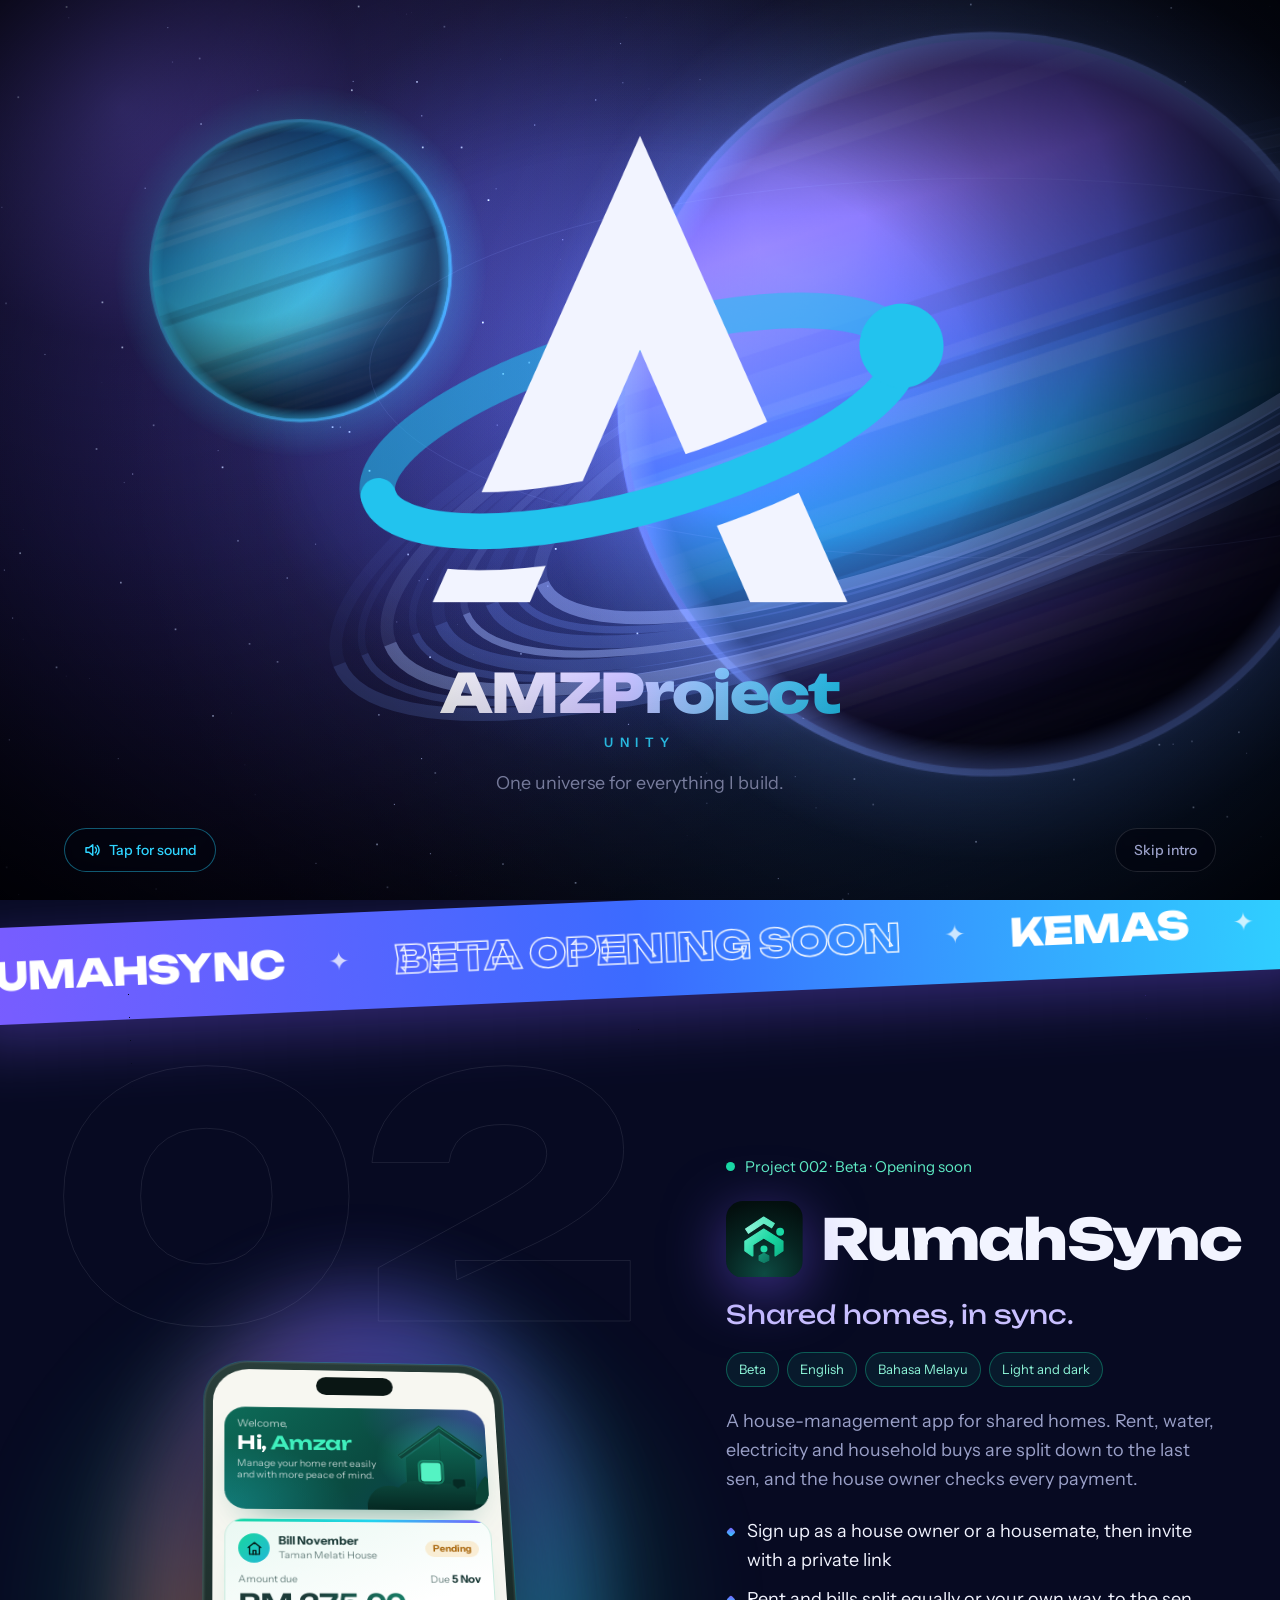
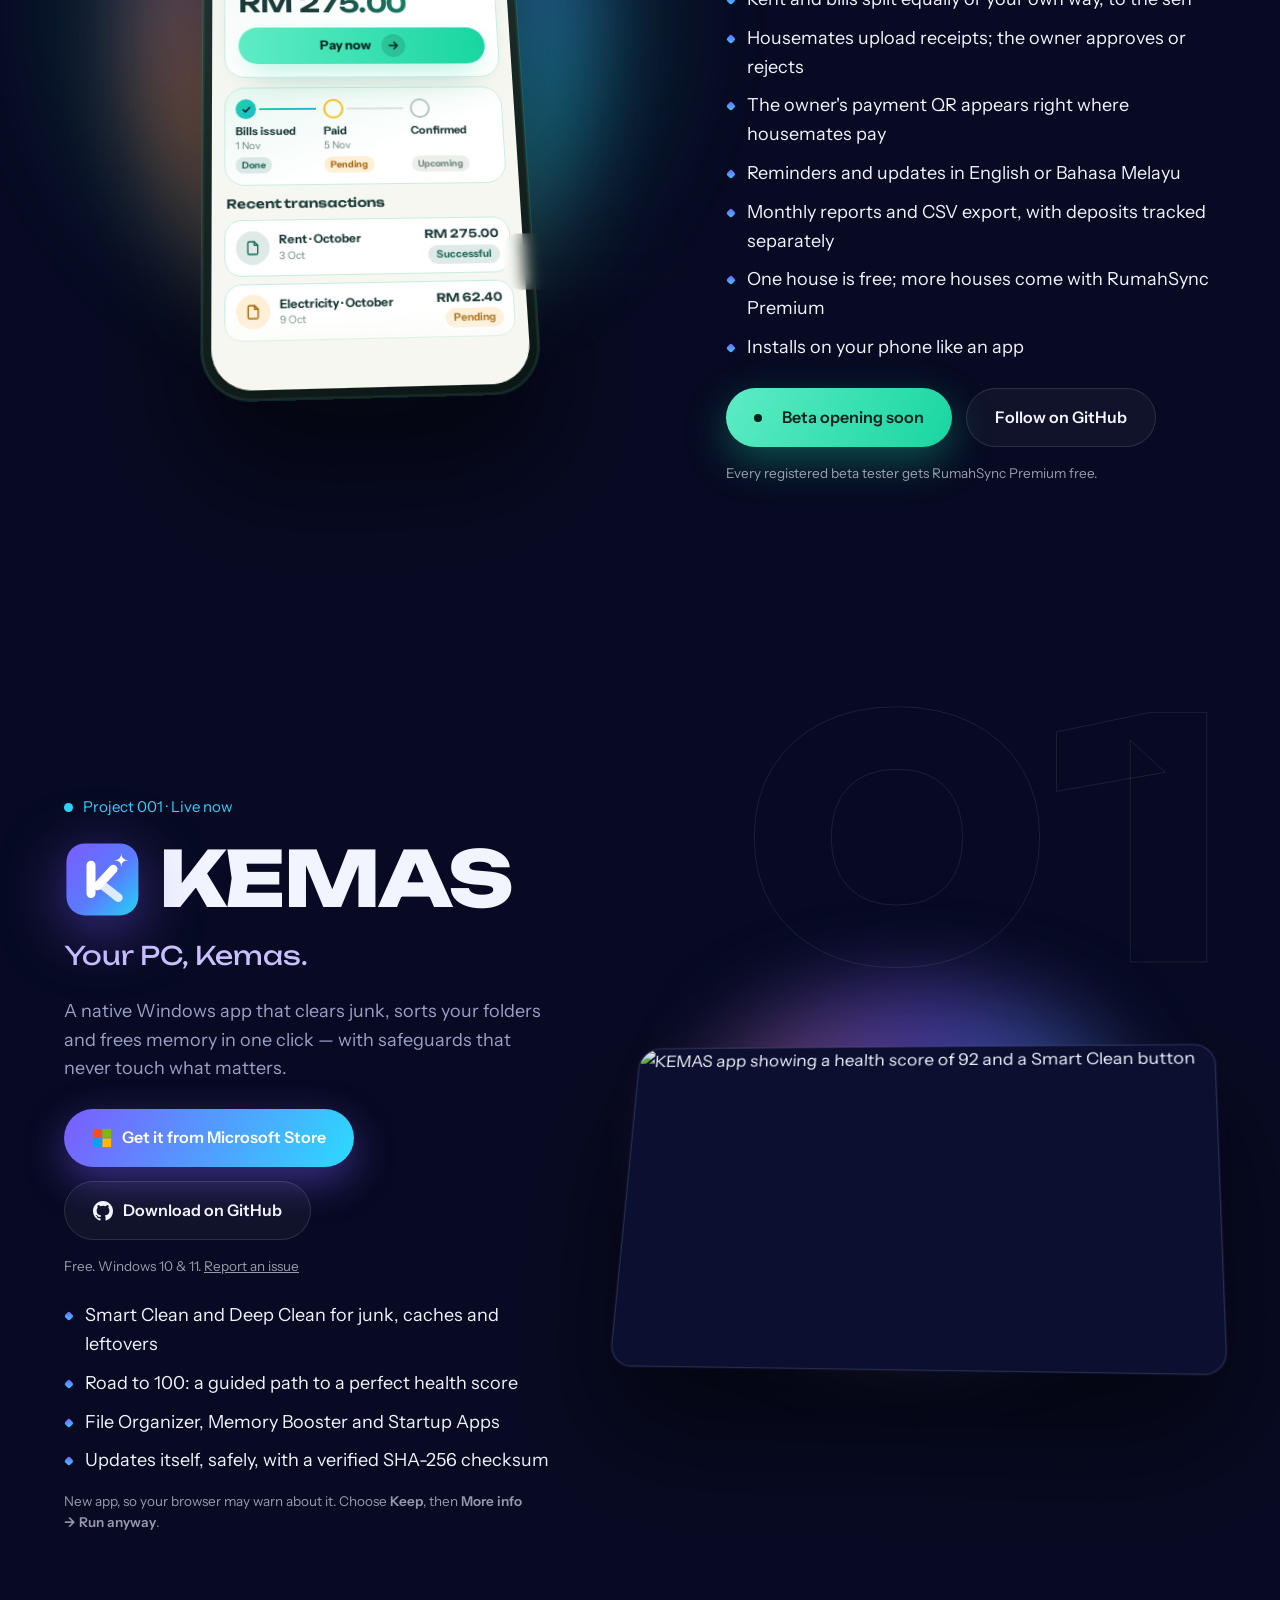
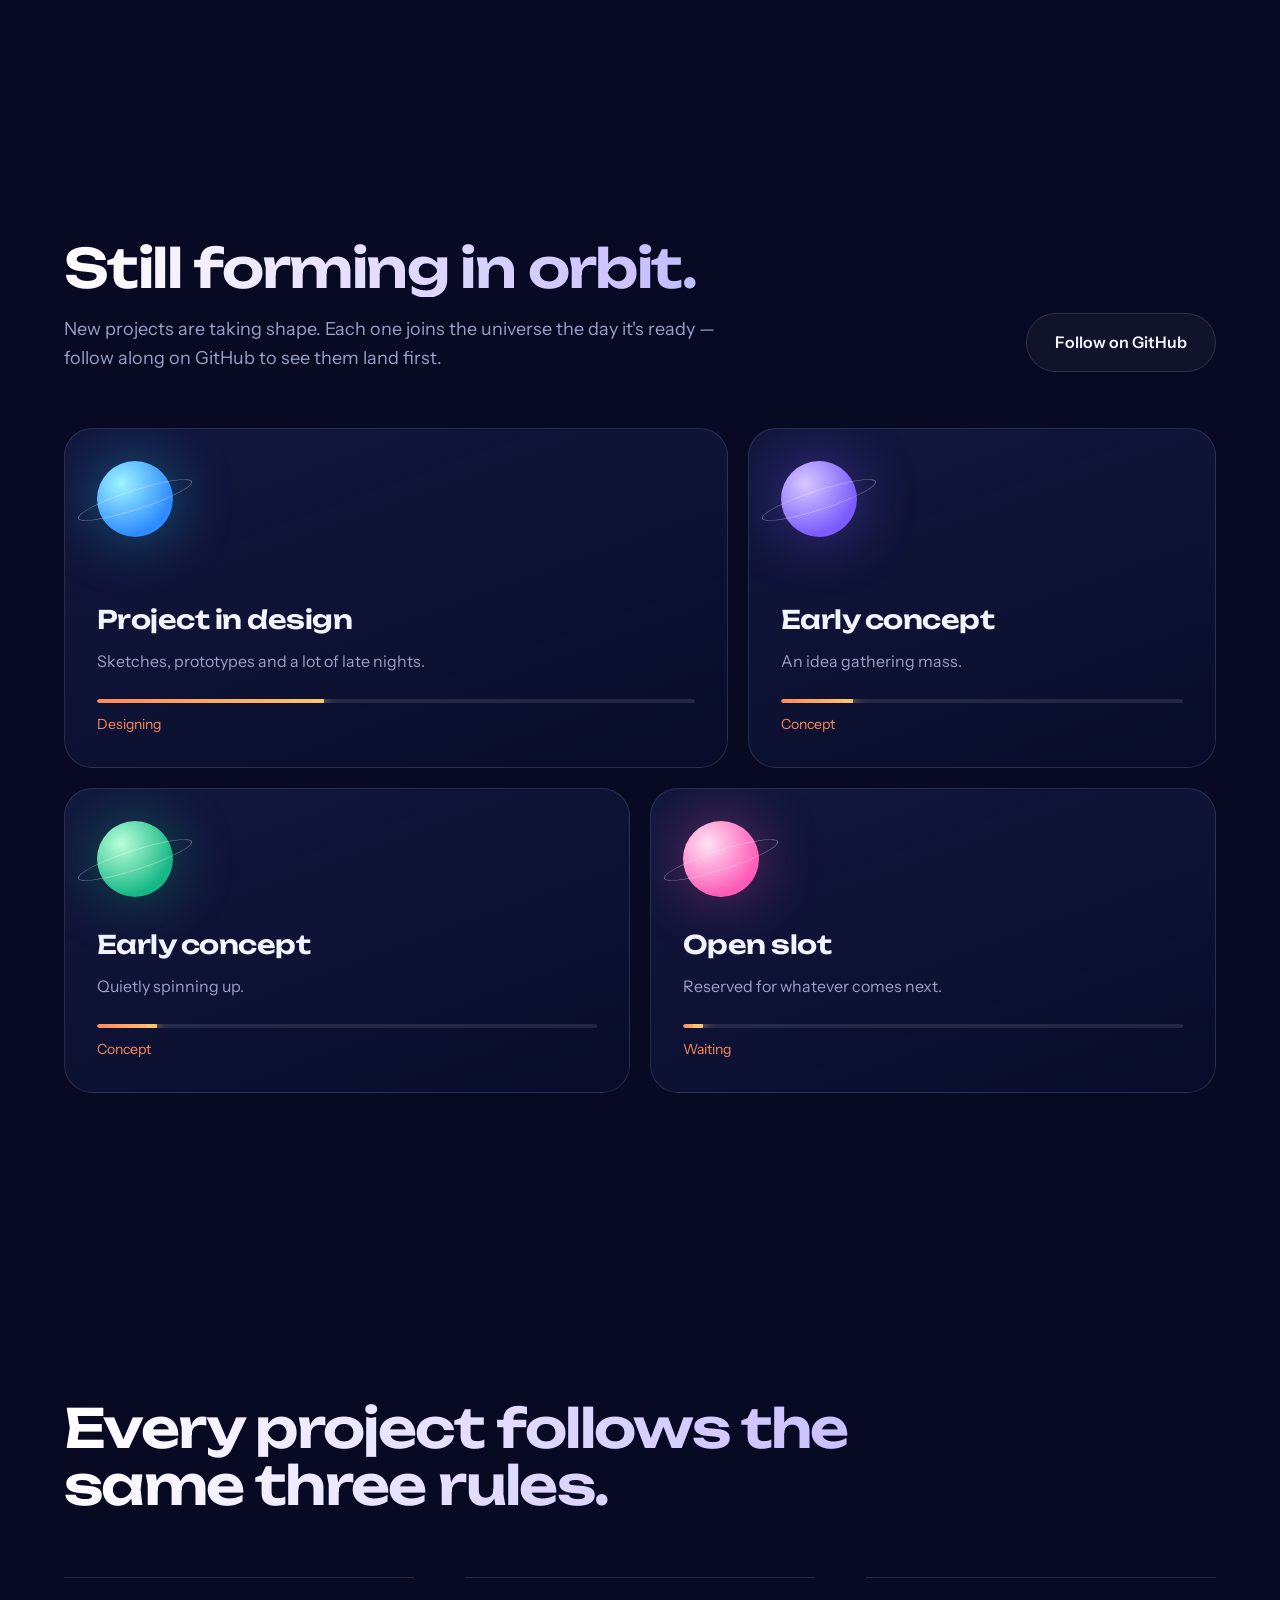
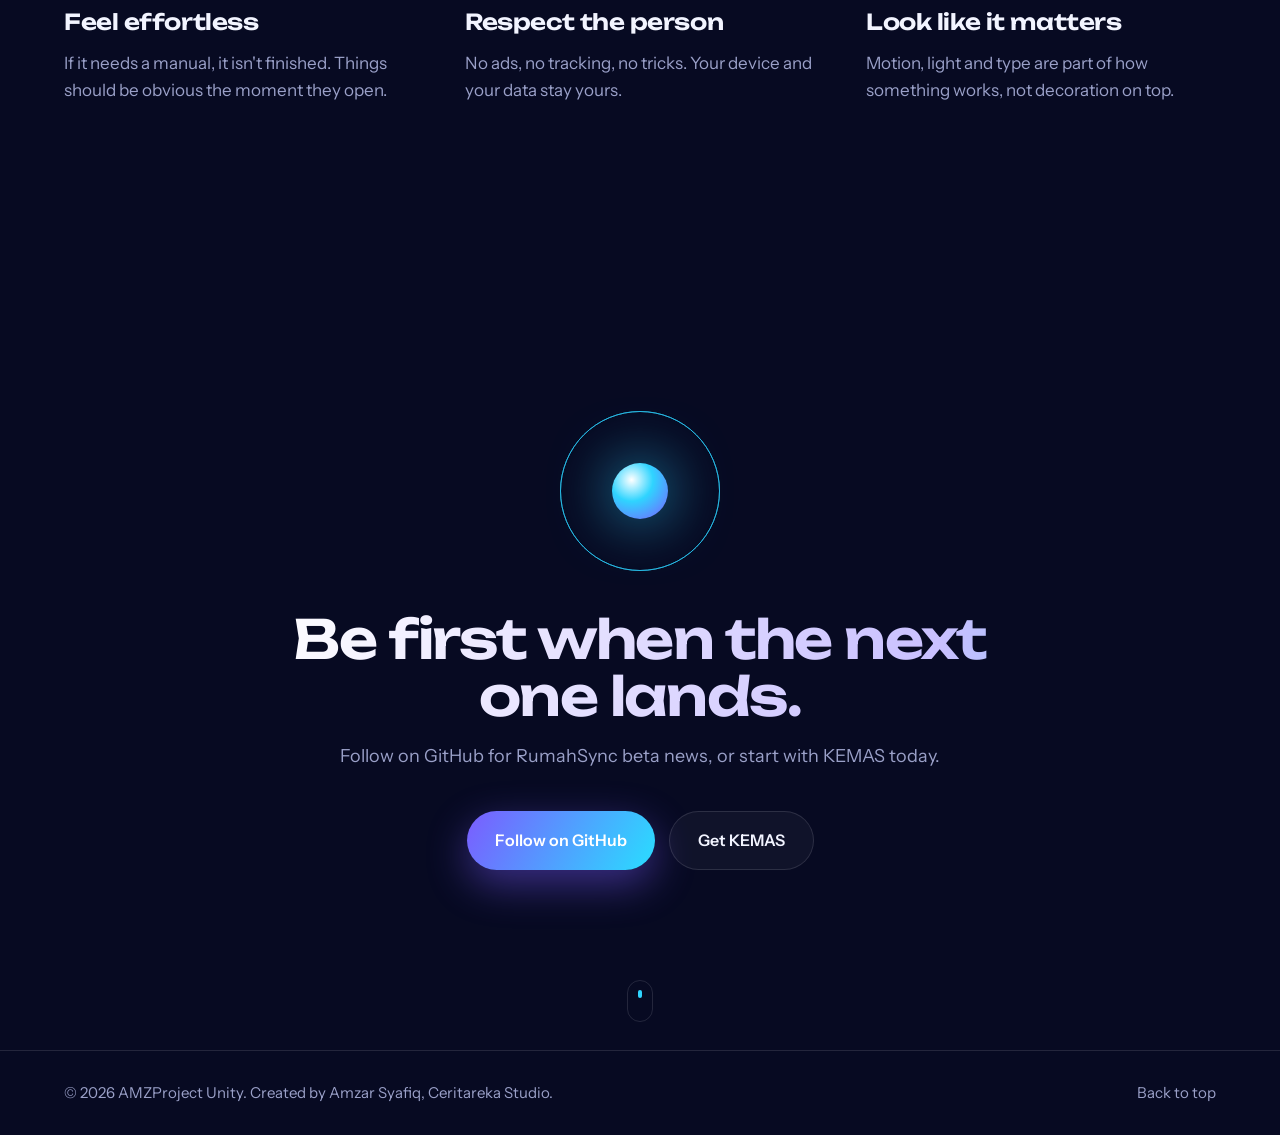
==== commit 4ff9e4cc: "RumahSync beta opening: film then live countdown to 8PM, 28 Oct (MYT) Adds /opening/ (film, live cou" ====
--- a/index.html
+++ b/index.html
@@ -4,6 +4,7 @@
 
 <meta charset="utf-8">
 <meta name="viewport" content="width=device-width, initial-scale=1">
+<script>/* RumahSync beta opening: first visit of the session goes to the film + countdown until 8PM, 28 Oct 2026 (MYT) */try{if(Date.now()<Date.parse('2026-10-28T20:00:00+08:00')&&!/[?&]s=1/.test(location.search)&&!sessionStorage.getItem('amz-open-seen')&&/^\/(index\.html)?$/.test(location.pathname))location.replace('/opening/')}catch(e){}</script>
 <title>AMZProject Unity</title>
 <meta name="description" content="AMZProject Unity — home of RumahSync, the shared-house rent and bills app heading into beta, plus KEMAS and the projects still forming.">
 <meta property="og:title" content="AMZProject Unity">
@@ -636,7 +637,7 @@
     <a href="#rumahsync">RumahSync</a><a href="#kemas">KEMAS</a><a href="#forming">Upcoming</a><a href="#creed">Approach</a><a class="keep" href="https://github.com/AmzSyafxProject">GitHub</a>
   </nav>
   <div class="hdr-right">
-    <a class="beta-pill" href="#rumahsync" title="RumahSync beta is opening soon"><span class="bp-tag">BETA</span><span class="bp-time">Opening soon</span></a>
+    <a class="beta-pill" id="beta-pill" href="/opening/" title="RumahSync beta registration opens tonight, 8PM"><span class="bp-tag">BETA</span><span class="bp-time">Opens tonight 8PM</span></a>
     <a class="login-btn" href="vault/">Login</a>
   </div>
 </header>
@@ -986,5 +987,6 @@
 })();
 
 </script>
+<script>/* beta pill flips to Register at 8PM */(function(){var a=document.getElementById('beta-pill');if(!a)return;if(Date.now()>=Date.parse('2026-10-28T20:00:00+08:00')){a.href='/opening/';a.querySelector('.bp-time').textContent='Register now'}})();</script>
 </body>
 </html>
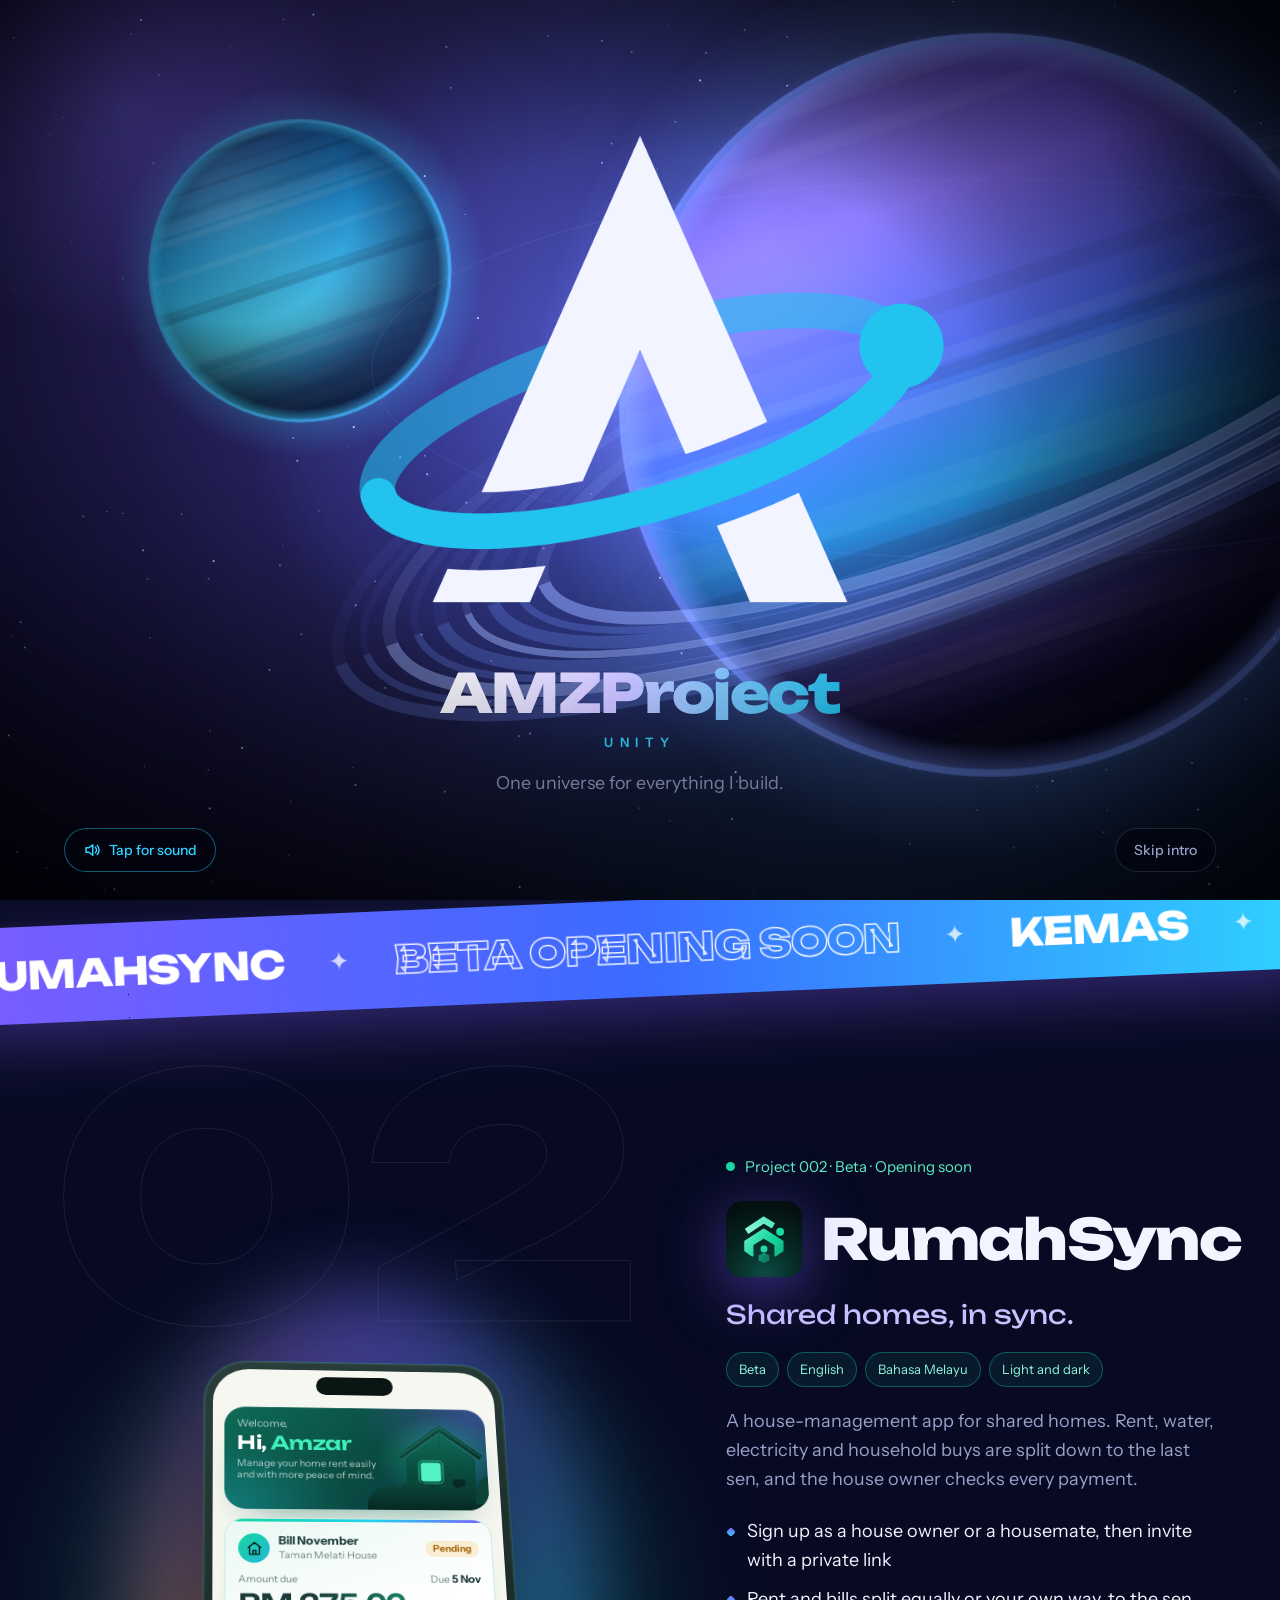
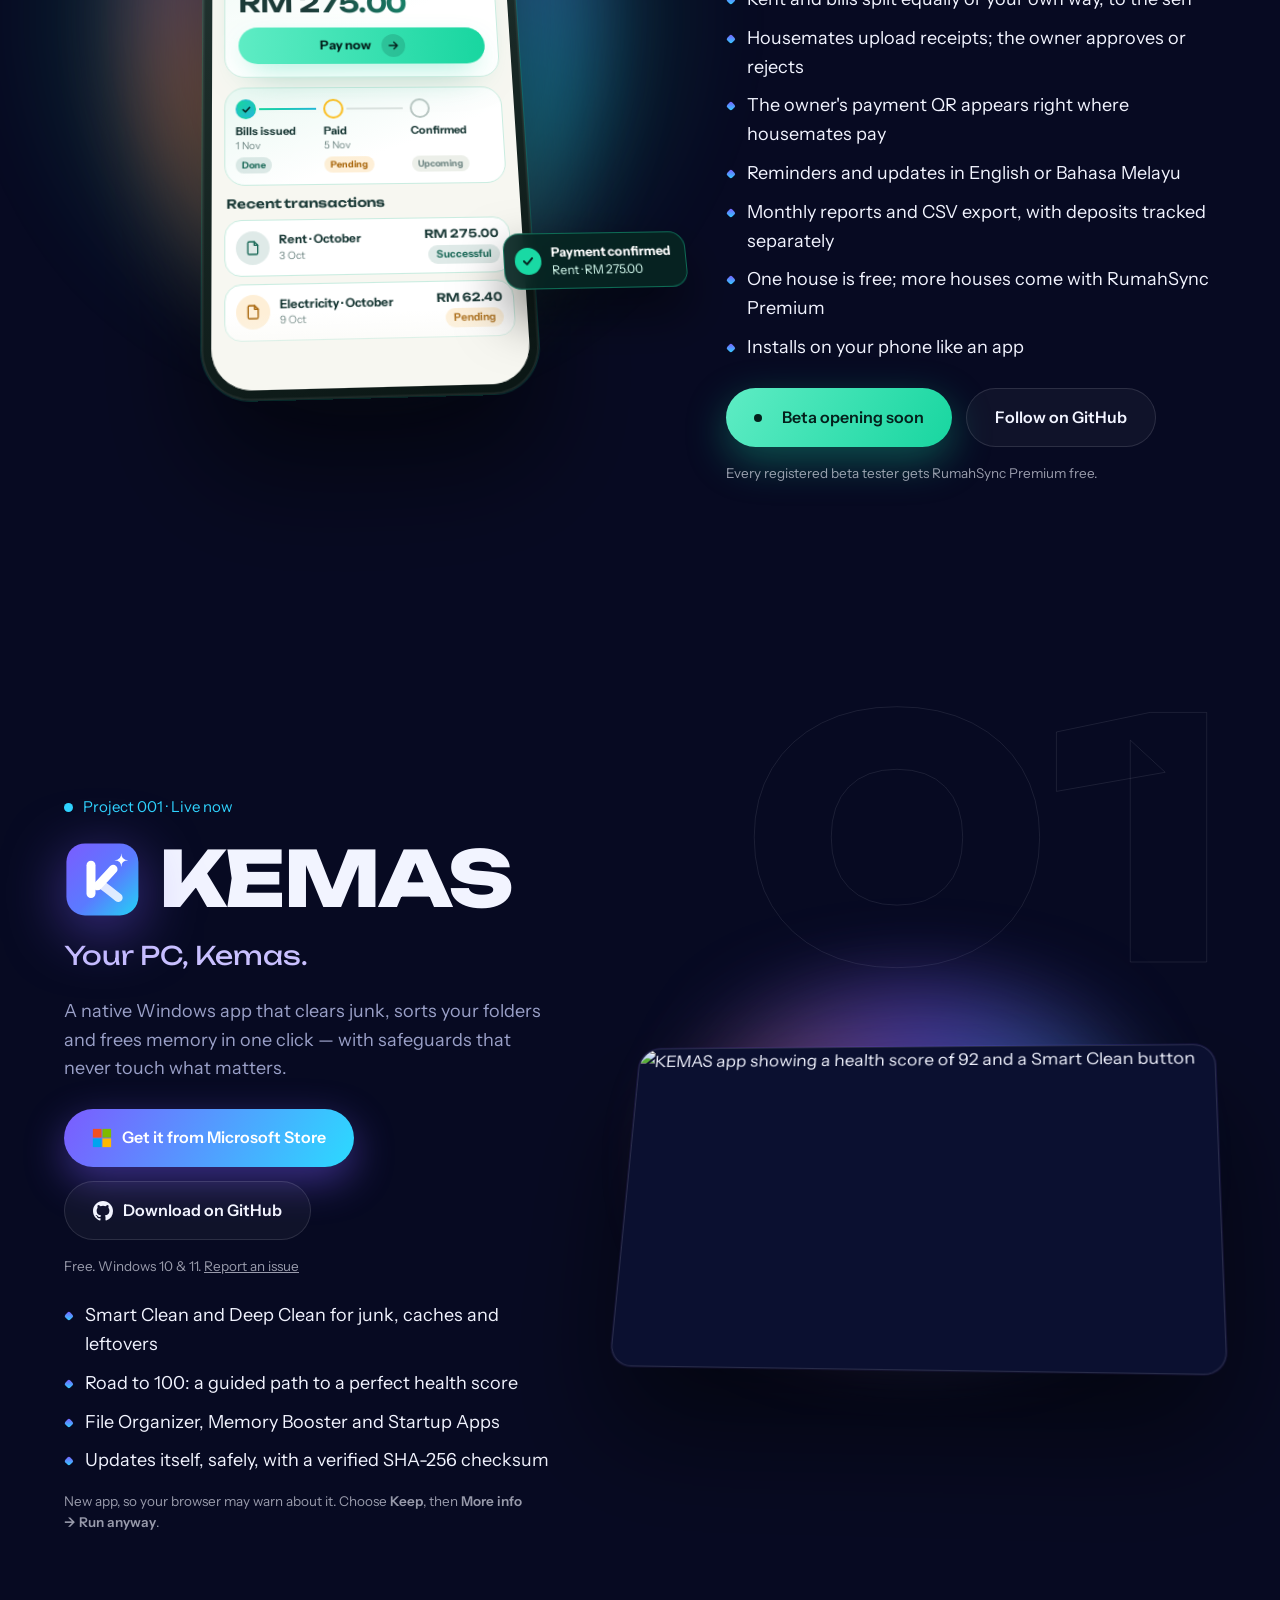
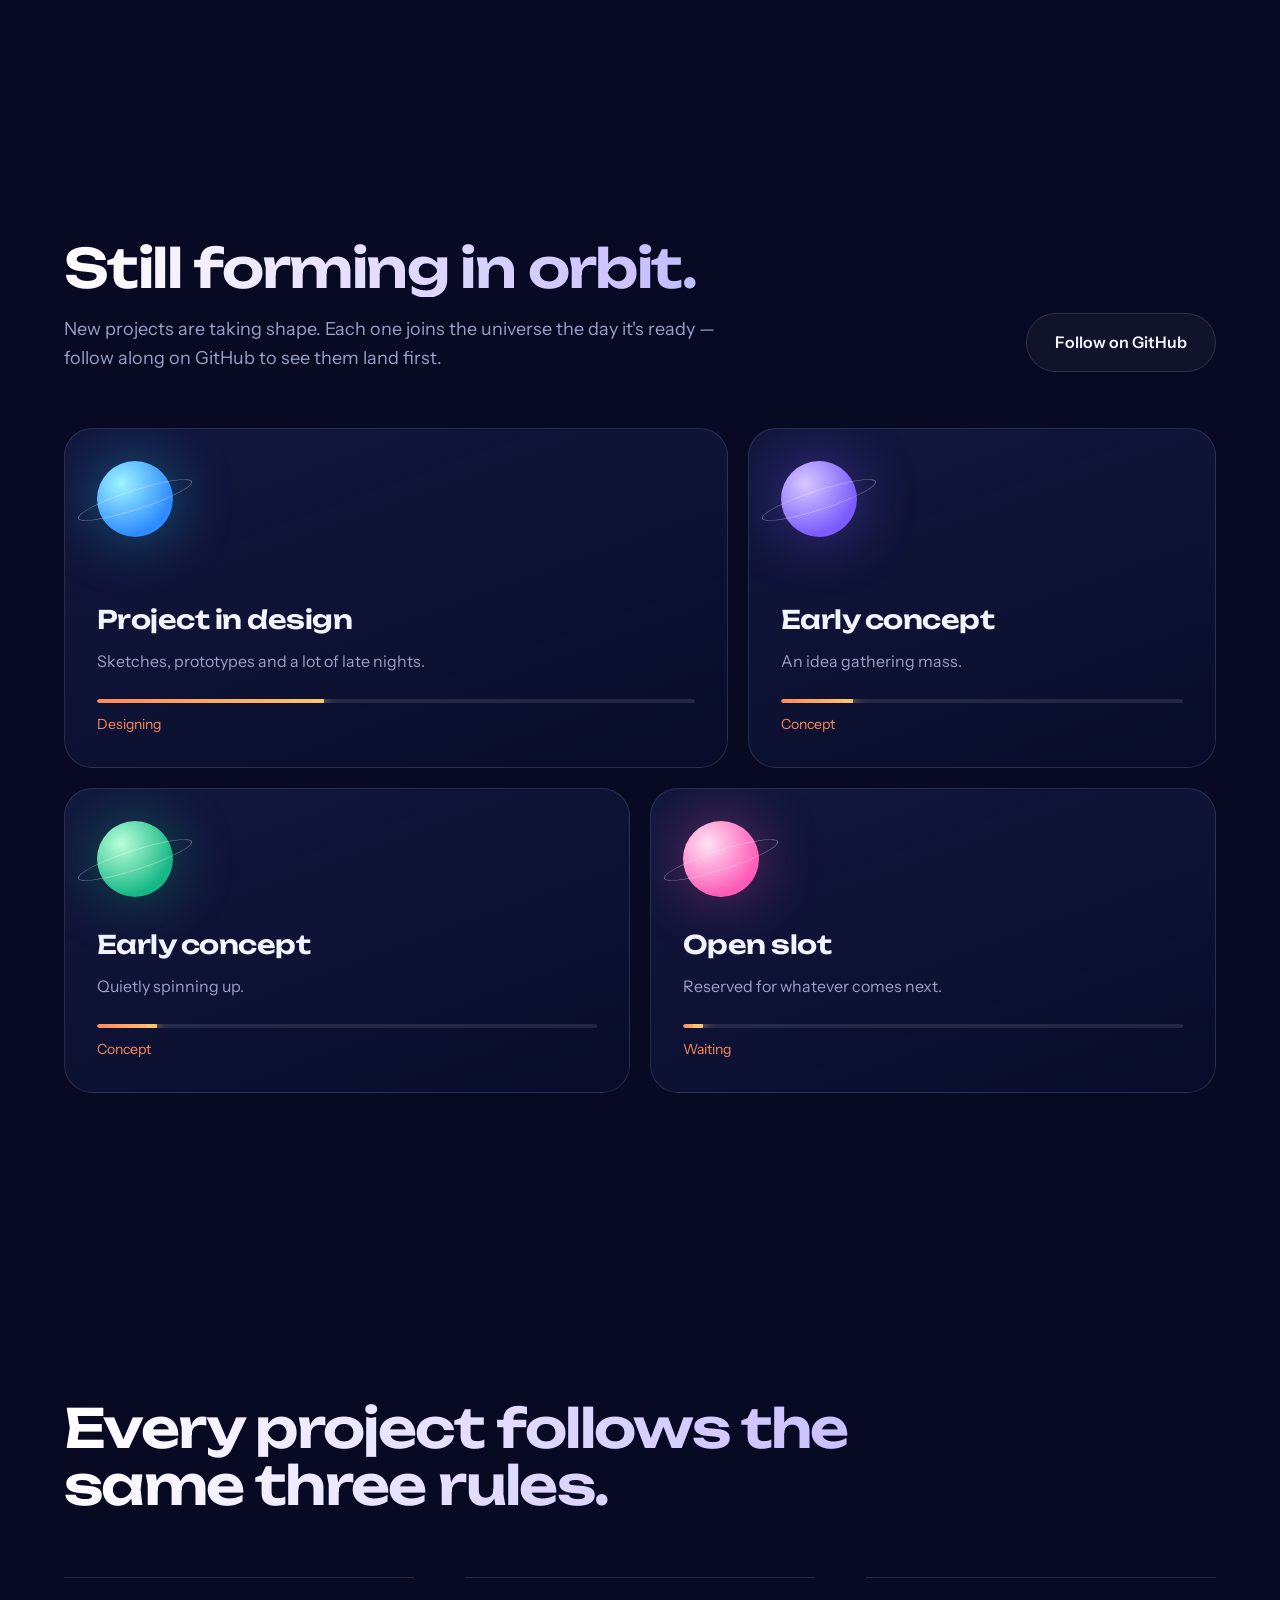
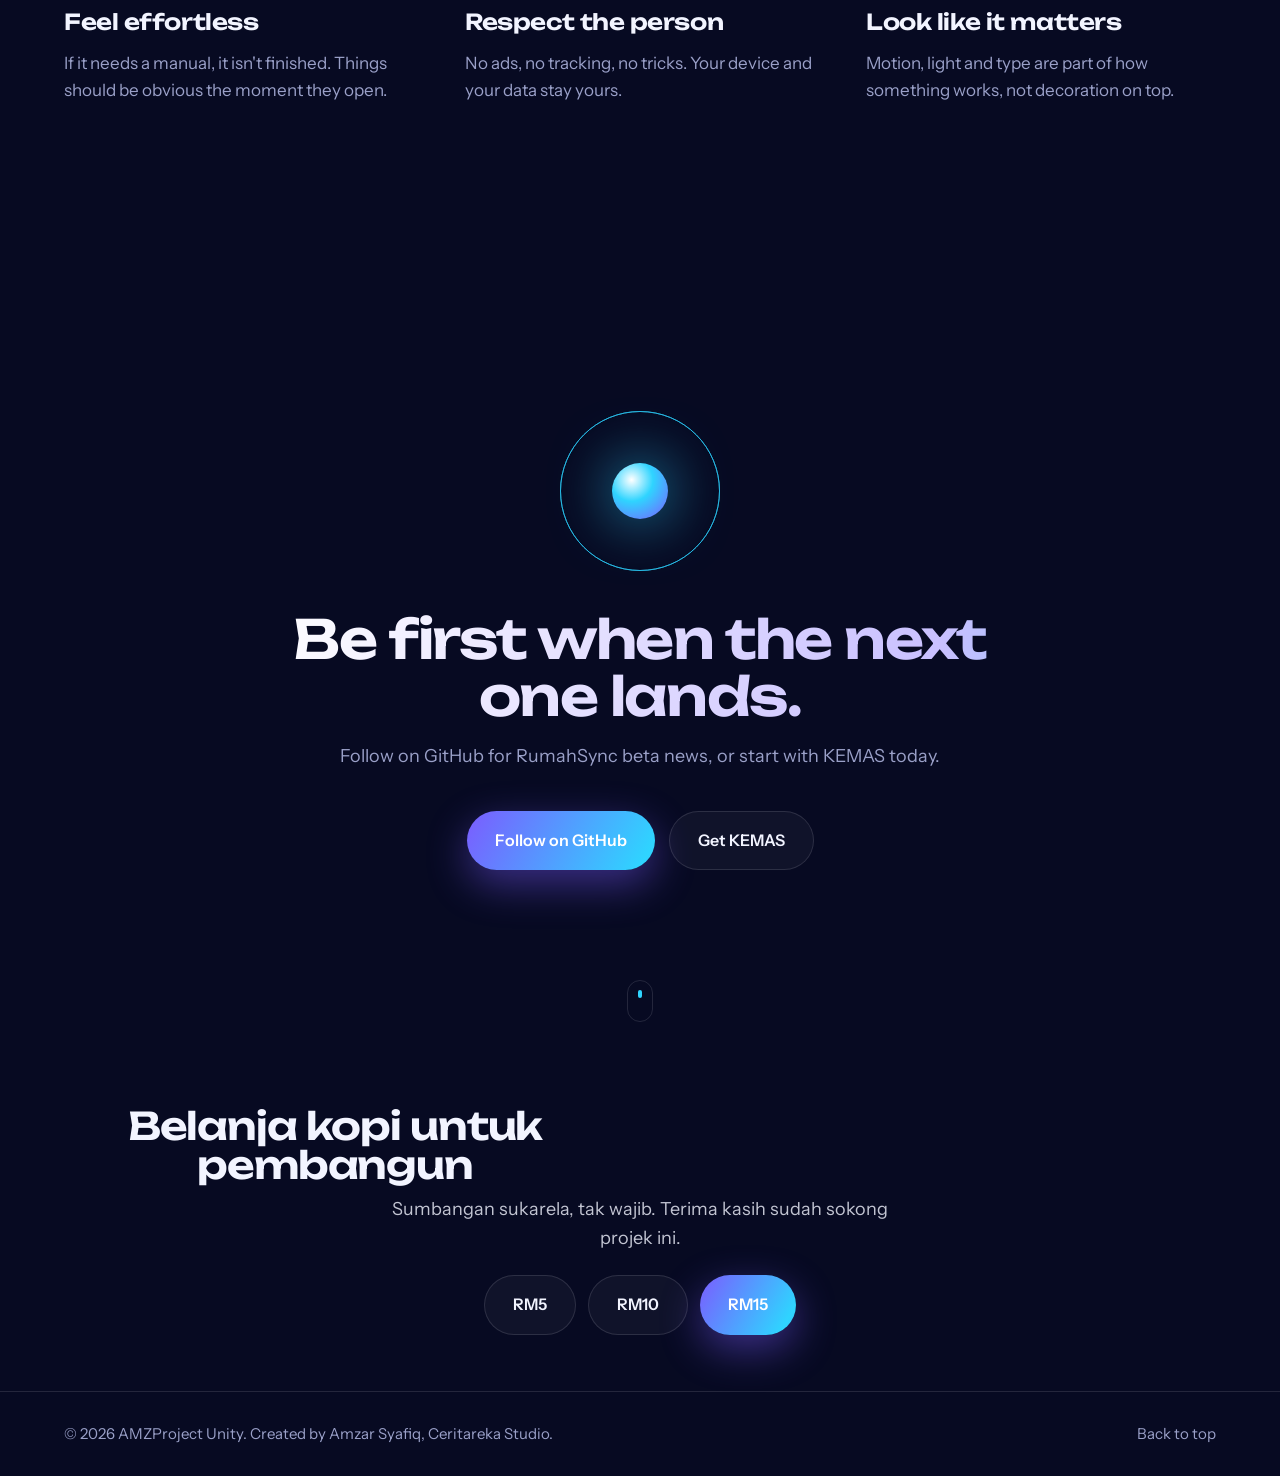
==== commit a49592df: "Homepage: optional donate section (HitPay RM5/10/15) Co-Authored-By: Claude Sonnet 5.5 <noreply@anth" ====
--- a/index.html
+++ b/index.html
@@ -830,6 +830,15 @@
   </section>
 </main>
 
+<section class="donate" aria-labelledby="donate-h" style="padding:56px 20px;text-align:center">
+  <h2 id="donate-h" style="font-size:clamp(26px,4vw,38px)">Belanja kopi untuk pembangun</h2>
+  <p style="margin:10px auto 22px;max-width:46ch;opacity:.8">Sumbangan sukarela, tak wajib. Terima kasih sudah sokong projek ini.</p>
+  <div style="display:flex;gap:12px;justify-content:center;flex-wrap:wrap">
+    <a class="btn ghost" href="https://checkout.hit-pay.com/payment-request/@nuraqsa-network/a316b34d-c051-432c-b5bb-fa07743847a9/checkout" target="_blank" rel="noopener">RM5</a>
+    <a class="btn ghost" href="https://checkout.hit-pay.com/payment-request/@nuraqsa-network/a316b395-d1db-47fe-bc2b-016ca6279e68/checkout" target="_blank" rel="noopener">RM10</a>
+    <a class="btn primary" href="https://checkout.hit-pay.com/payment-request/@nuraqsa-network/a316b3bd-40e0-49b2-ae72-a852dda4b2f4/checkout" target="_blank" rel="noopener">RM15</a>
+  </div>
+</section>
 <footer>
   <span>© 2026 AMZProject Unity. Created by Amzar Syafiq, Ceritareka Studio.</span>
   <a href="#top">Back to top</a>
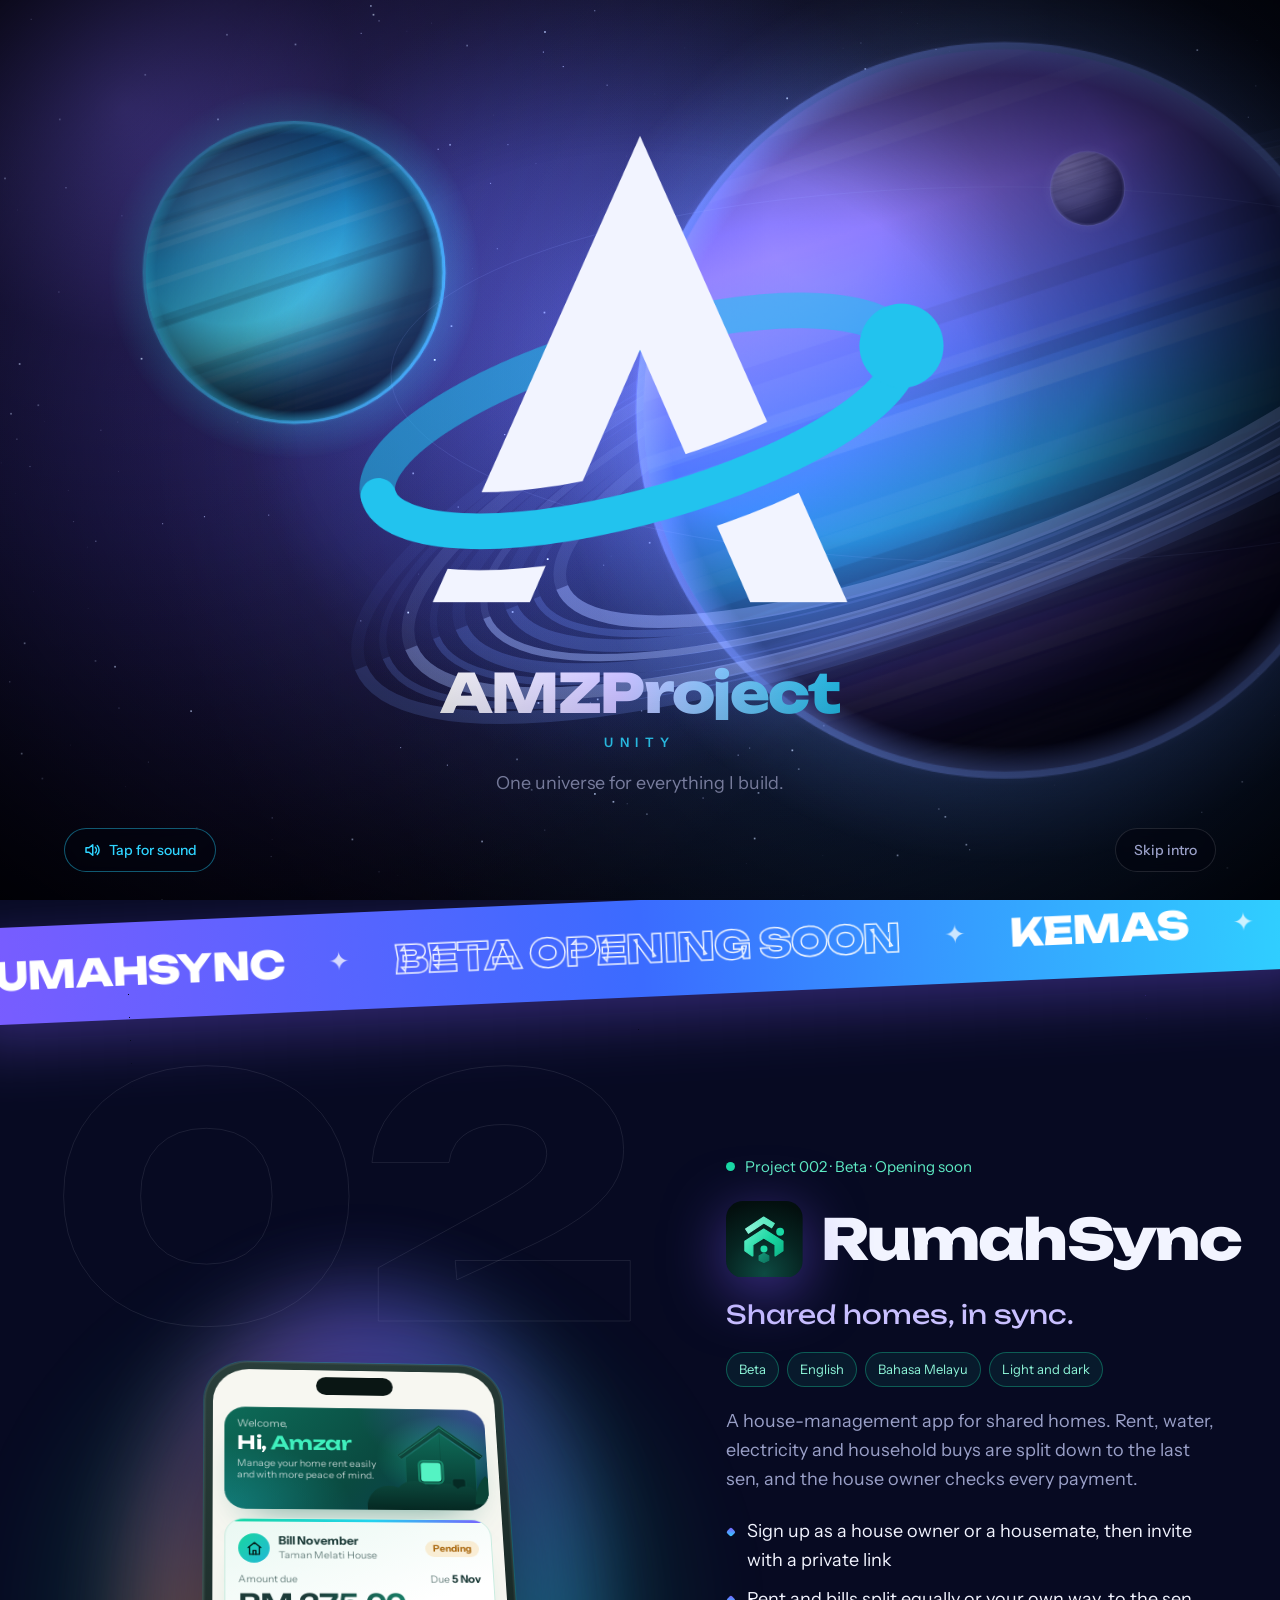
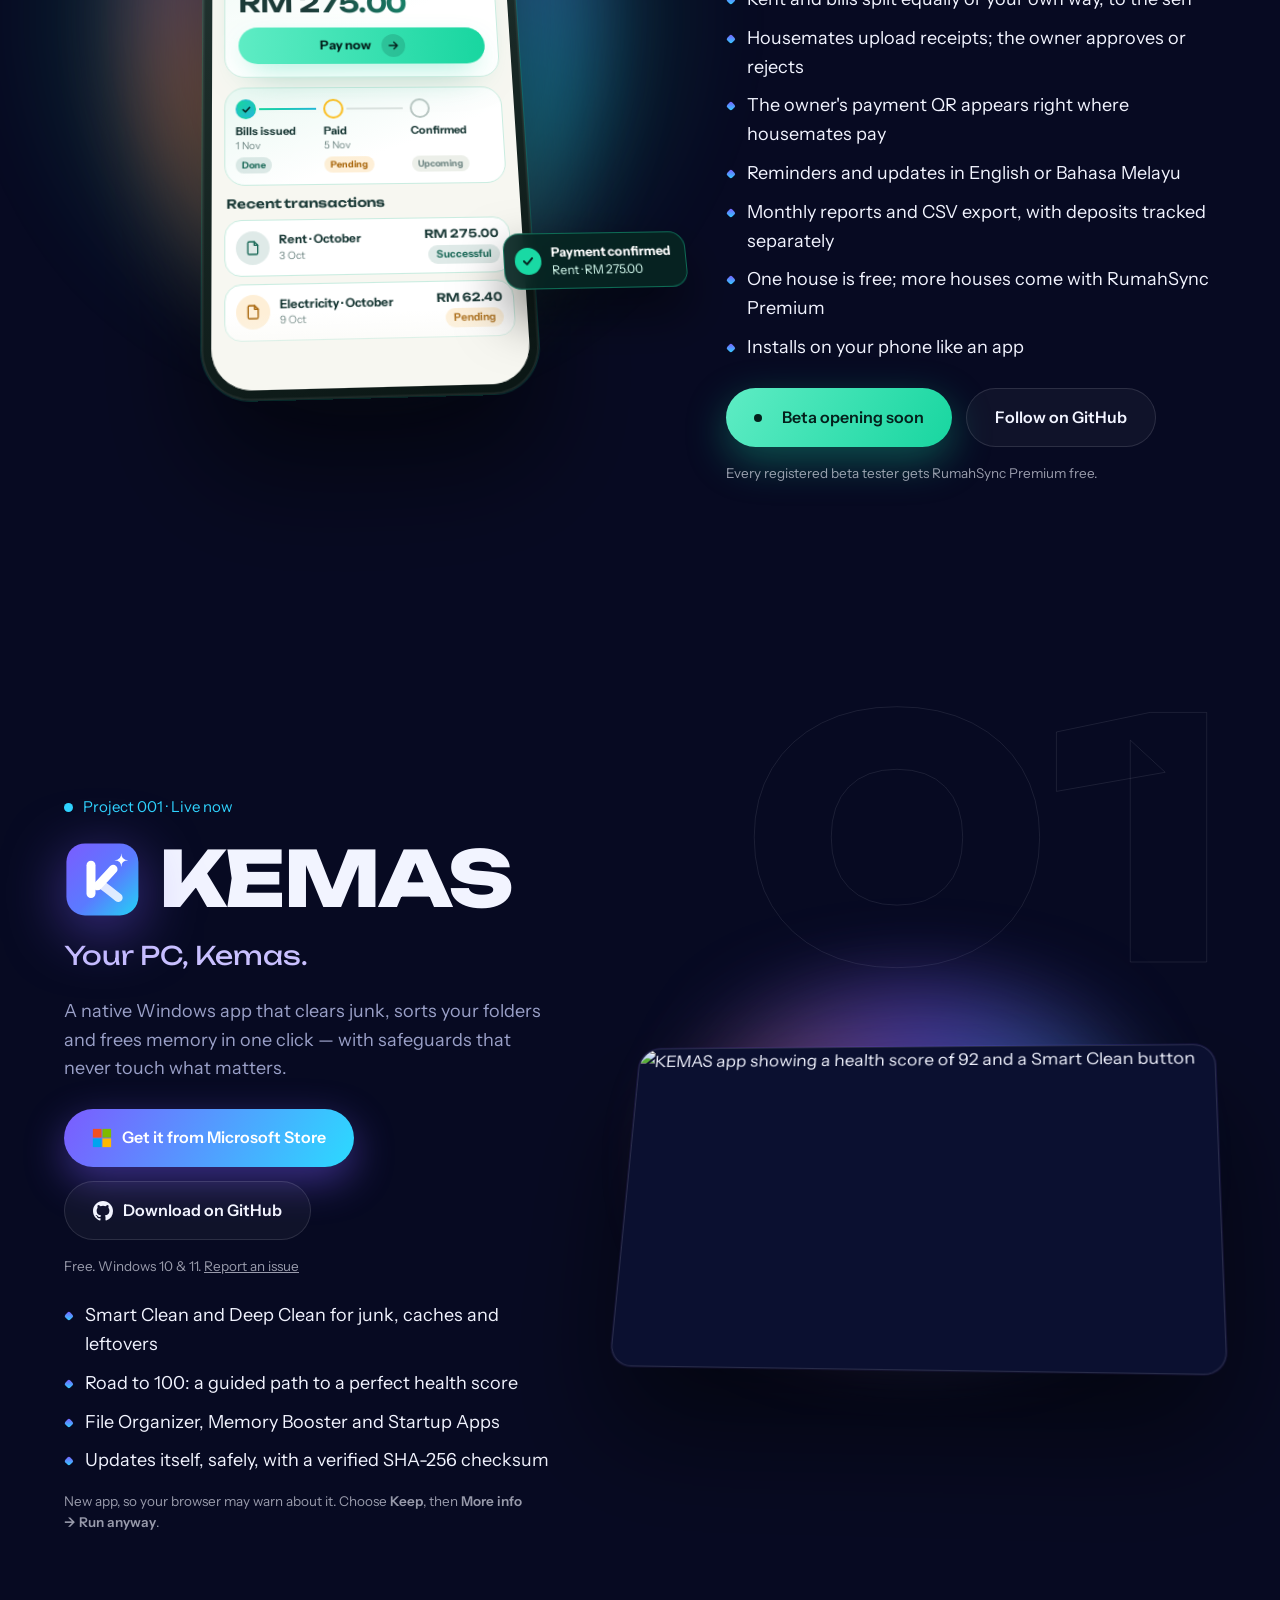
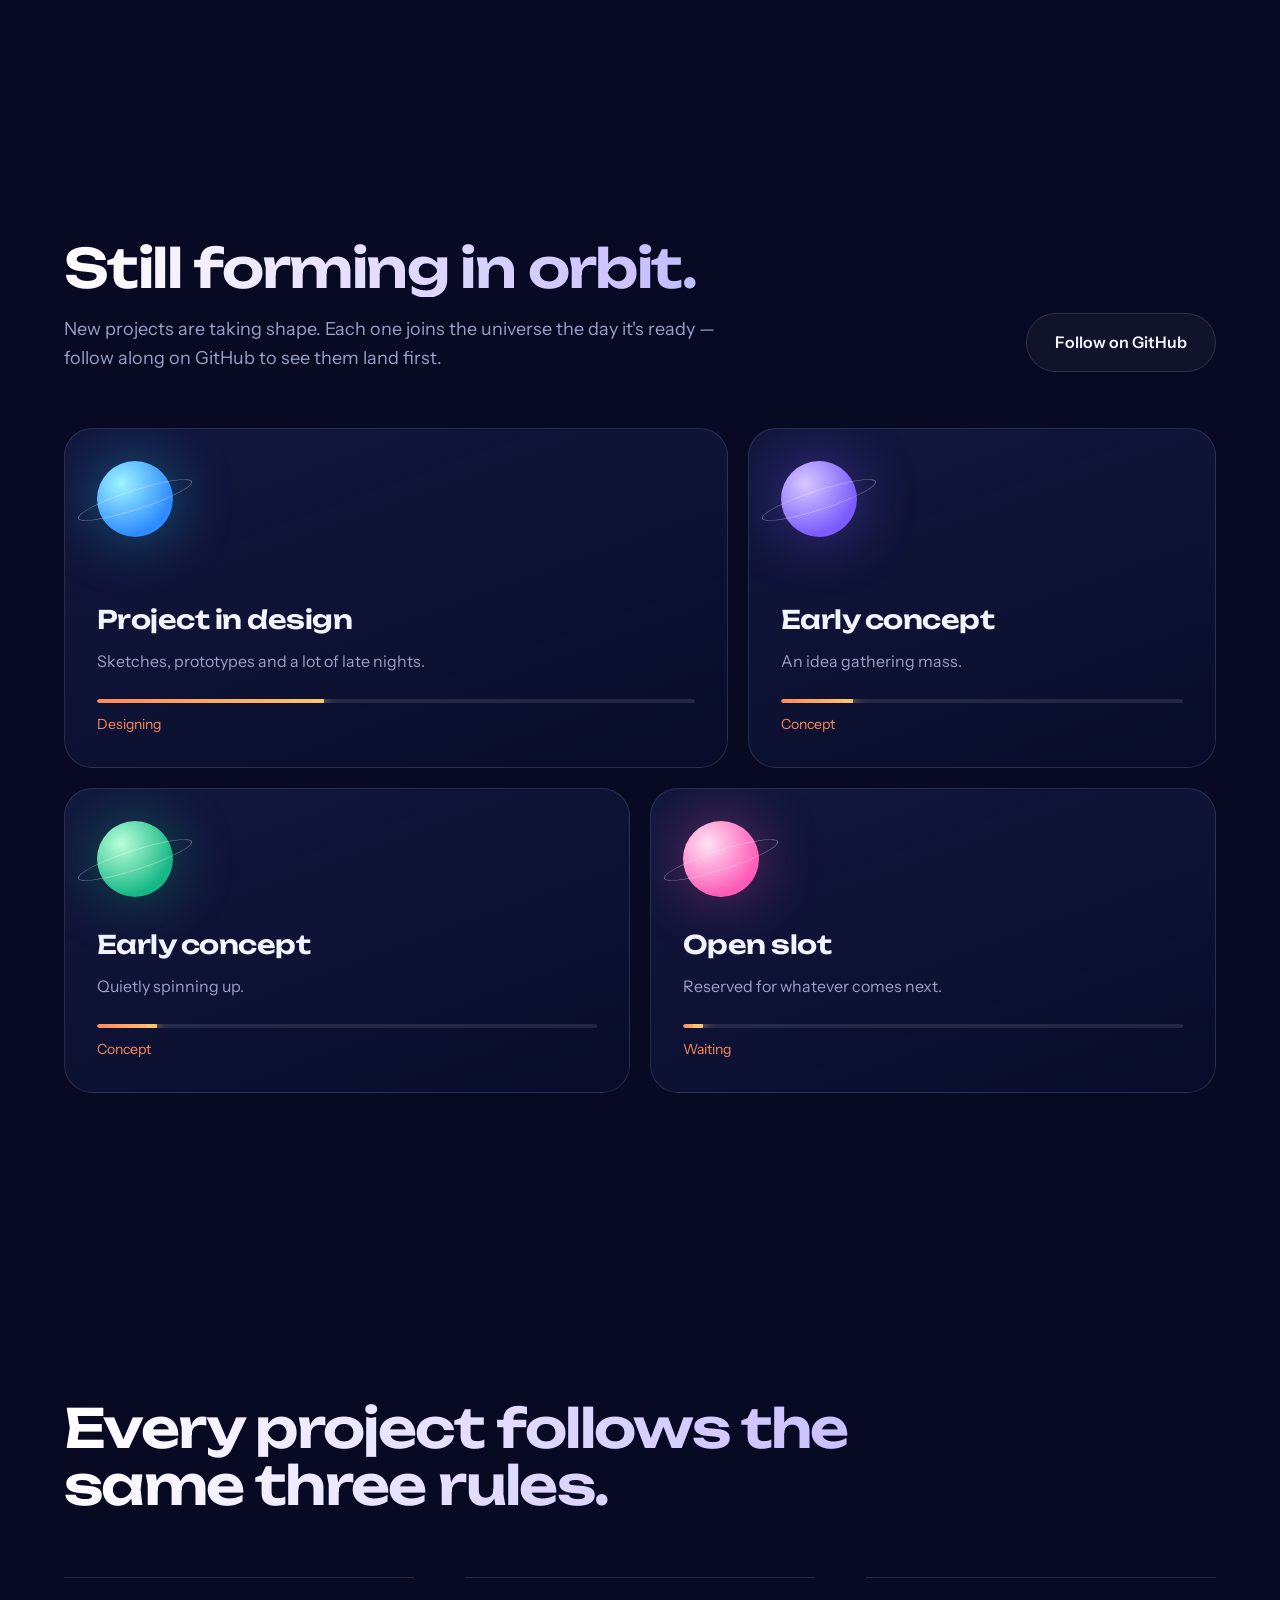
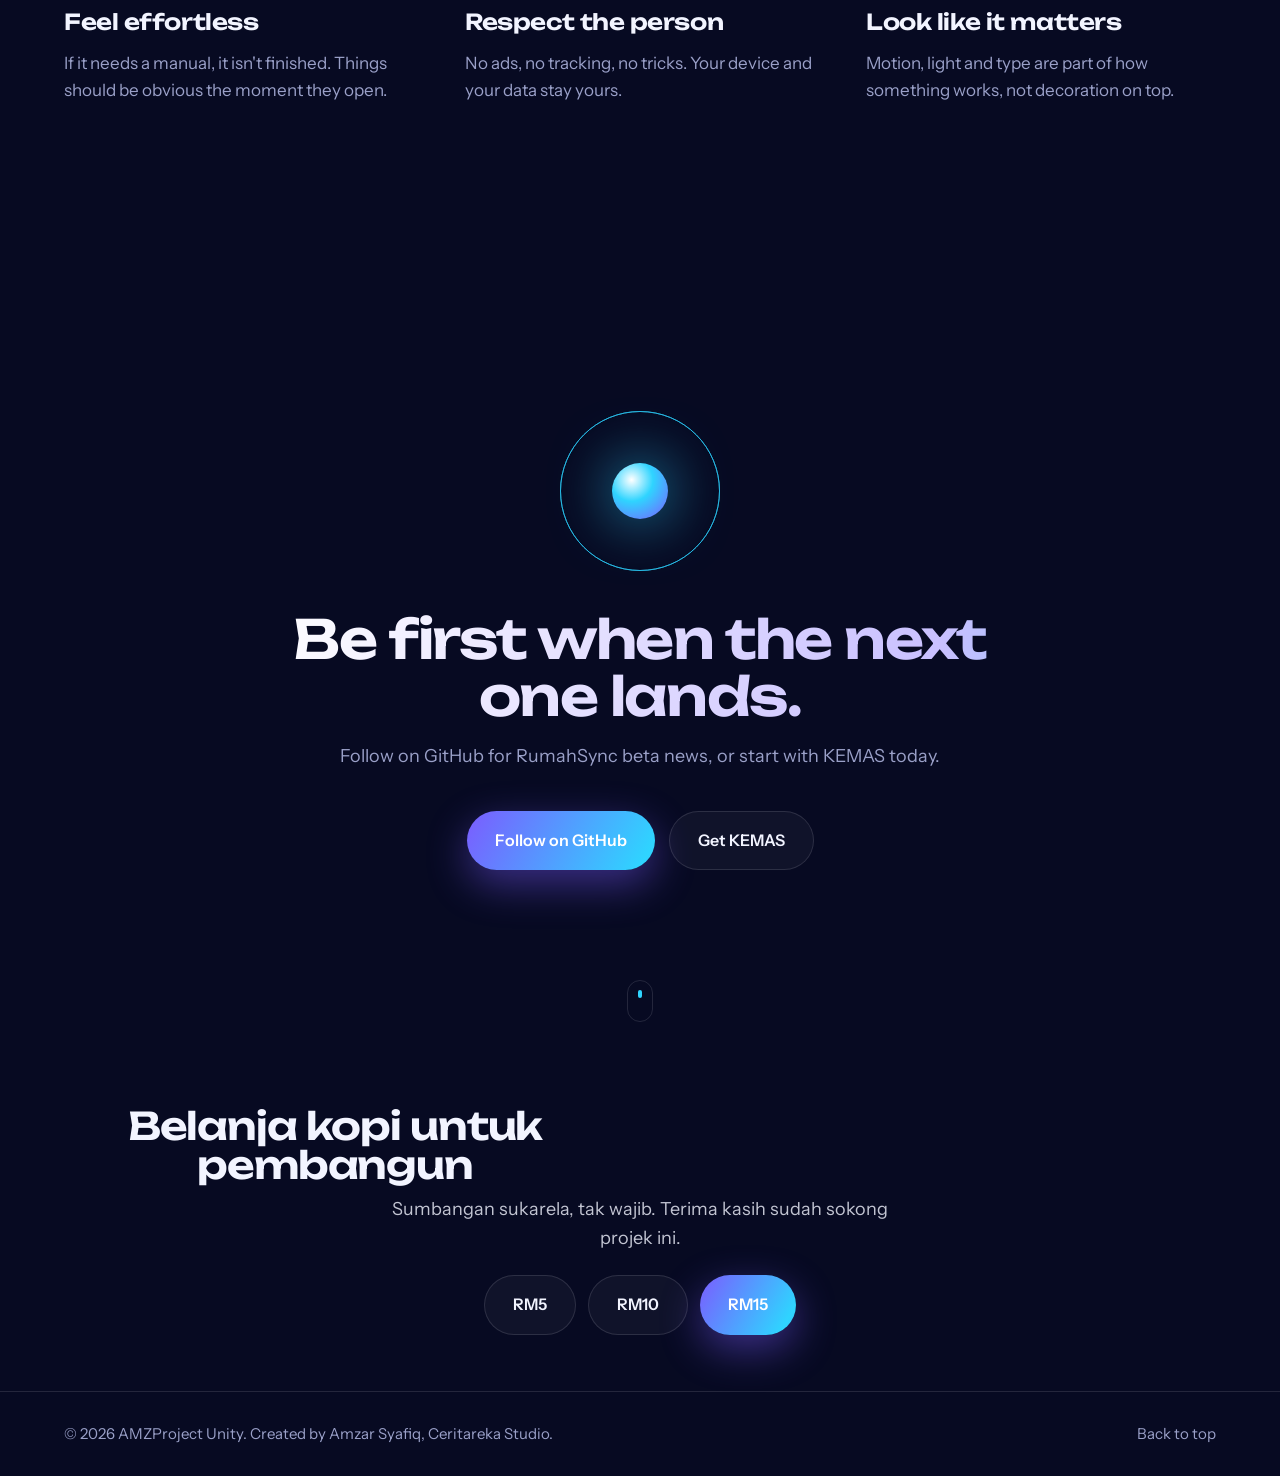
==== commit 4c0b1723: "Launch section: hide decorative toast on mobile so it no longer covers the transactions list Co-Auth" ====
--- a/index.html
+++ b/index.html
@@ -361,7 +361,7 @@
   .rs-card .cta { animation: rsbtn 3.2s 2.4s infinite; }
   @keyframes rsfloat { 50% { transform: translateY(-12px); } }
   @keyframes rsbtn { 0%, 70%, 100% { transform: scale(1); } 80% { transform: scale(1.04); } 90% { transform: scale(.99); } }
-  @media (max-width: 560px) { .rs-toast { right: 0; bottom: 8%; } }
+  @media (max-width: 560px) { .rs-toast { display: none; } }
   @media (prefers-reduced-motion: reduce) {
     *, *::before, *::after { animation: none !important; transition: none !important; }
     .hero h1 .w > span, .hero p.lede, .actions, .reveal { transform: none !important; opacity: 1 !important; }
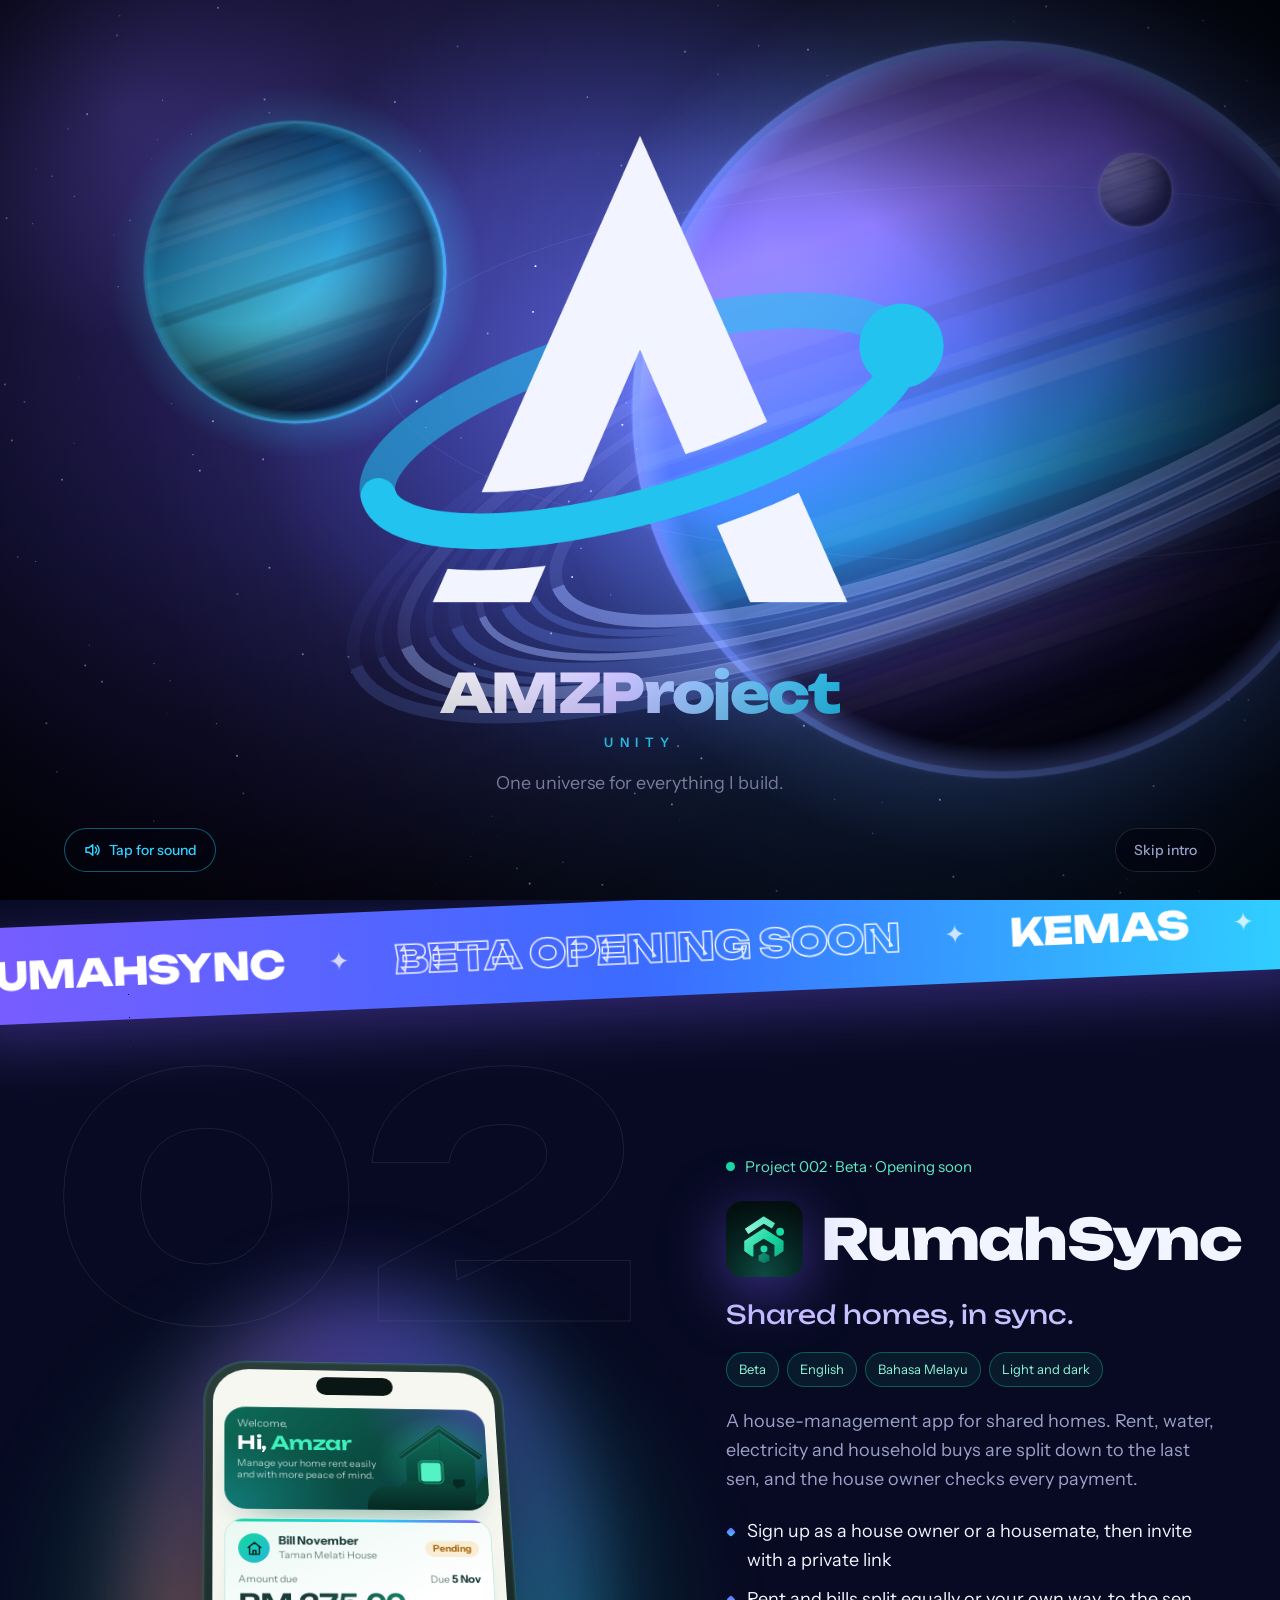
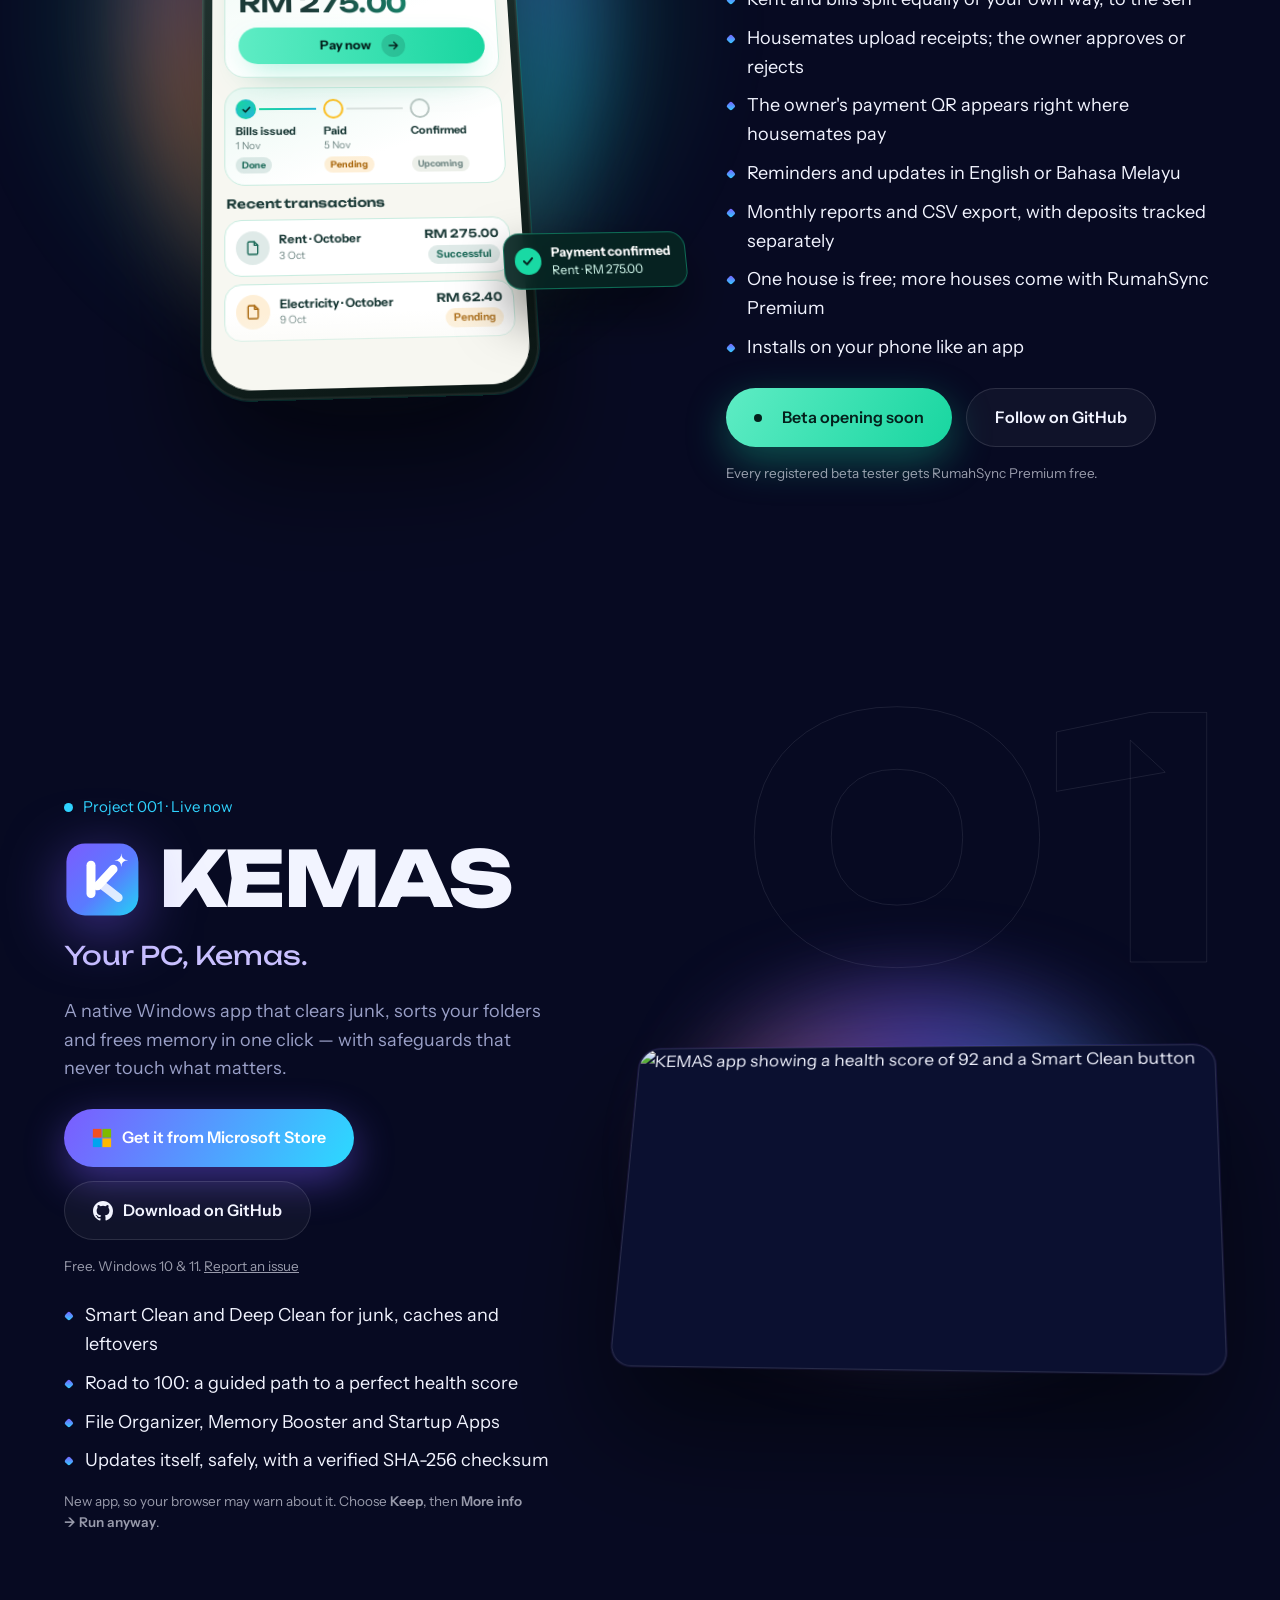
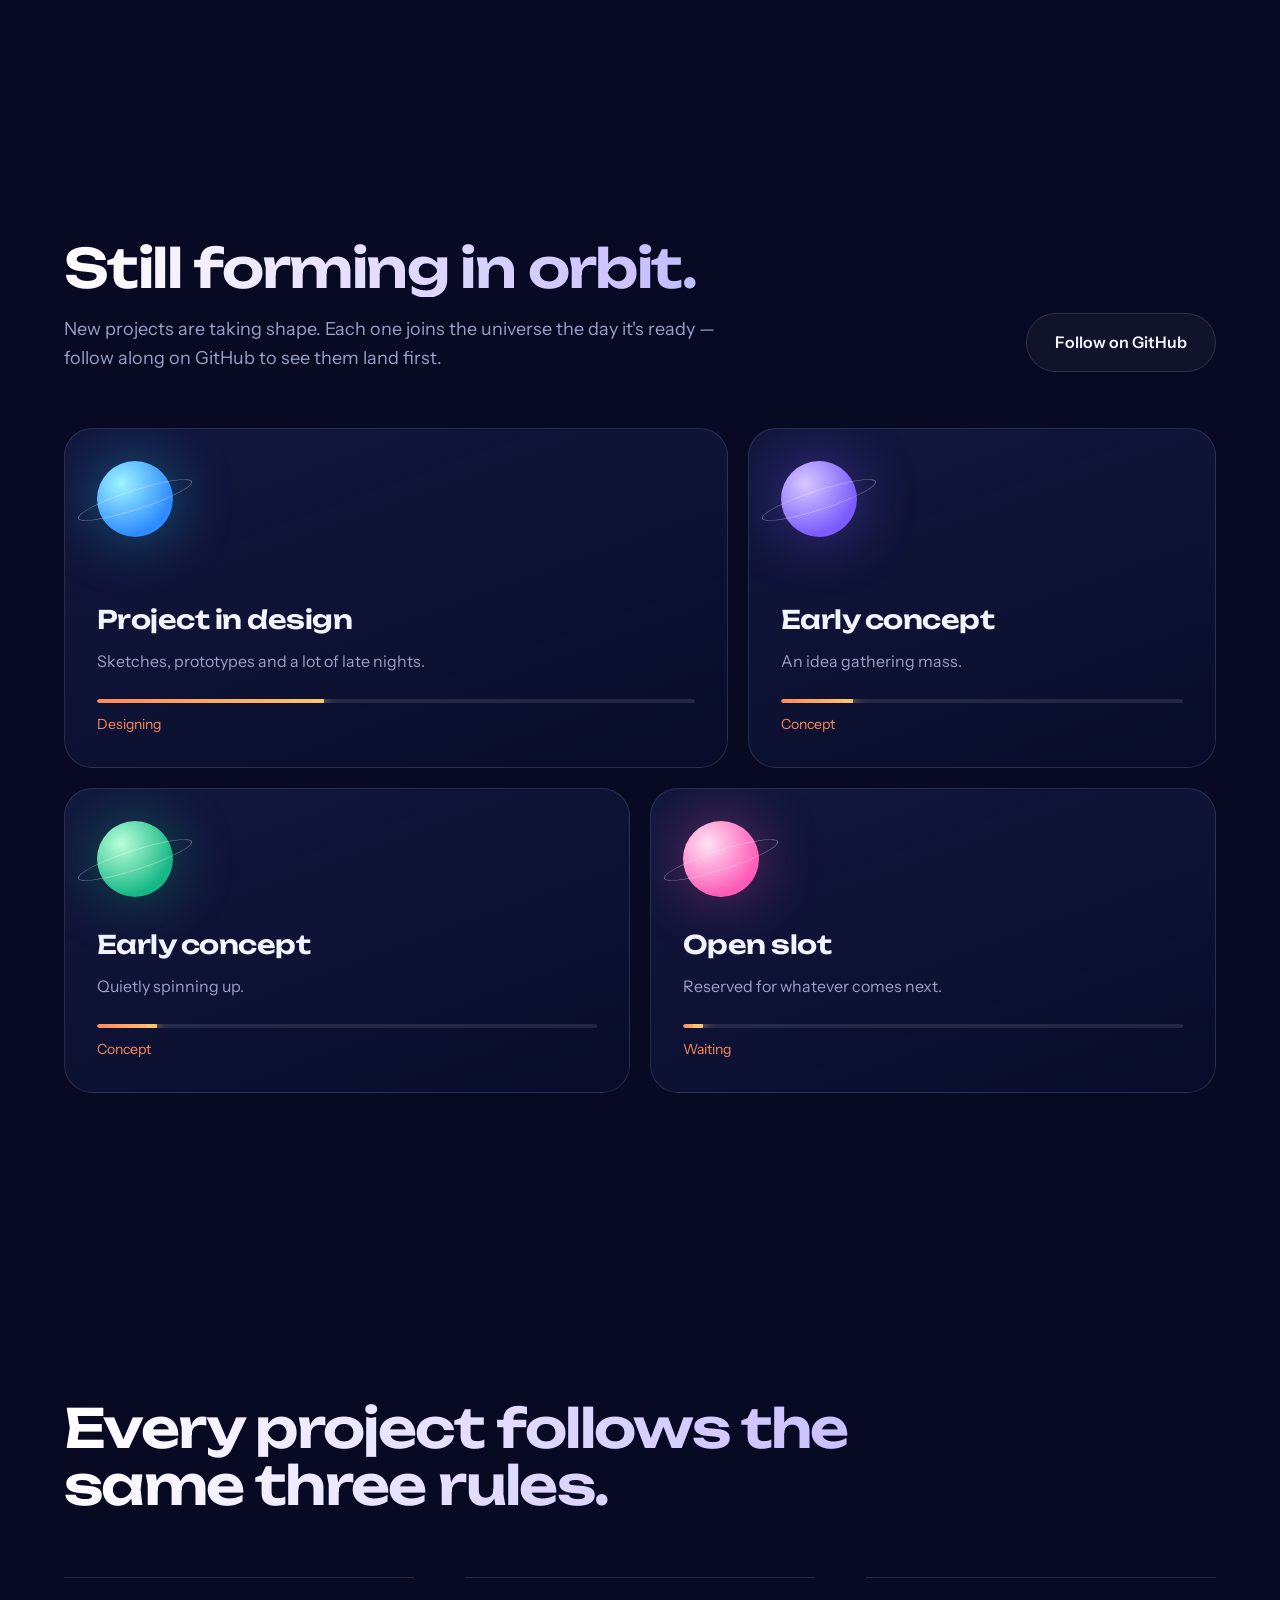
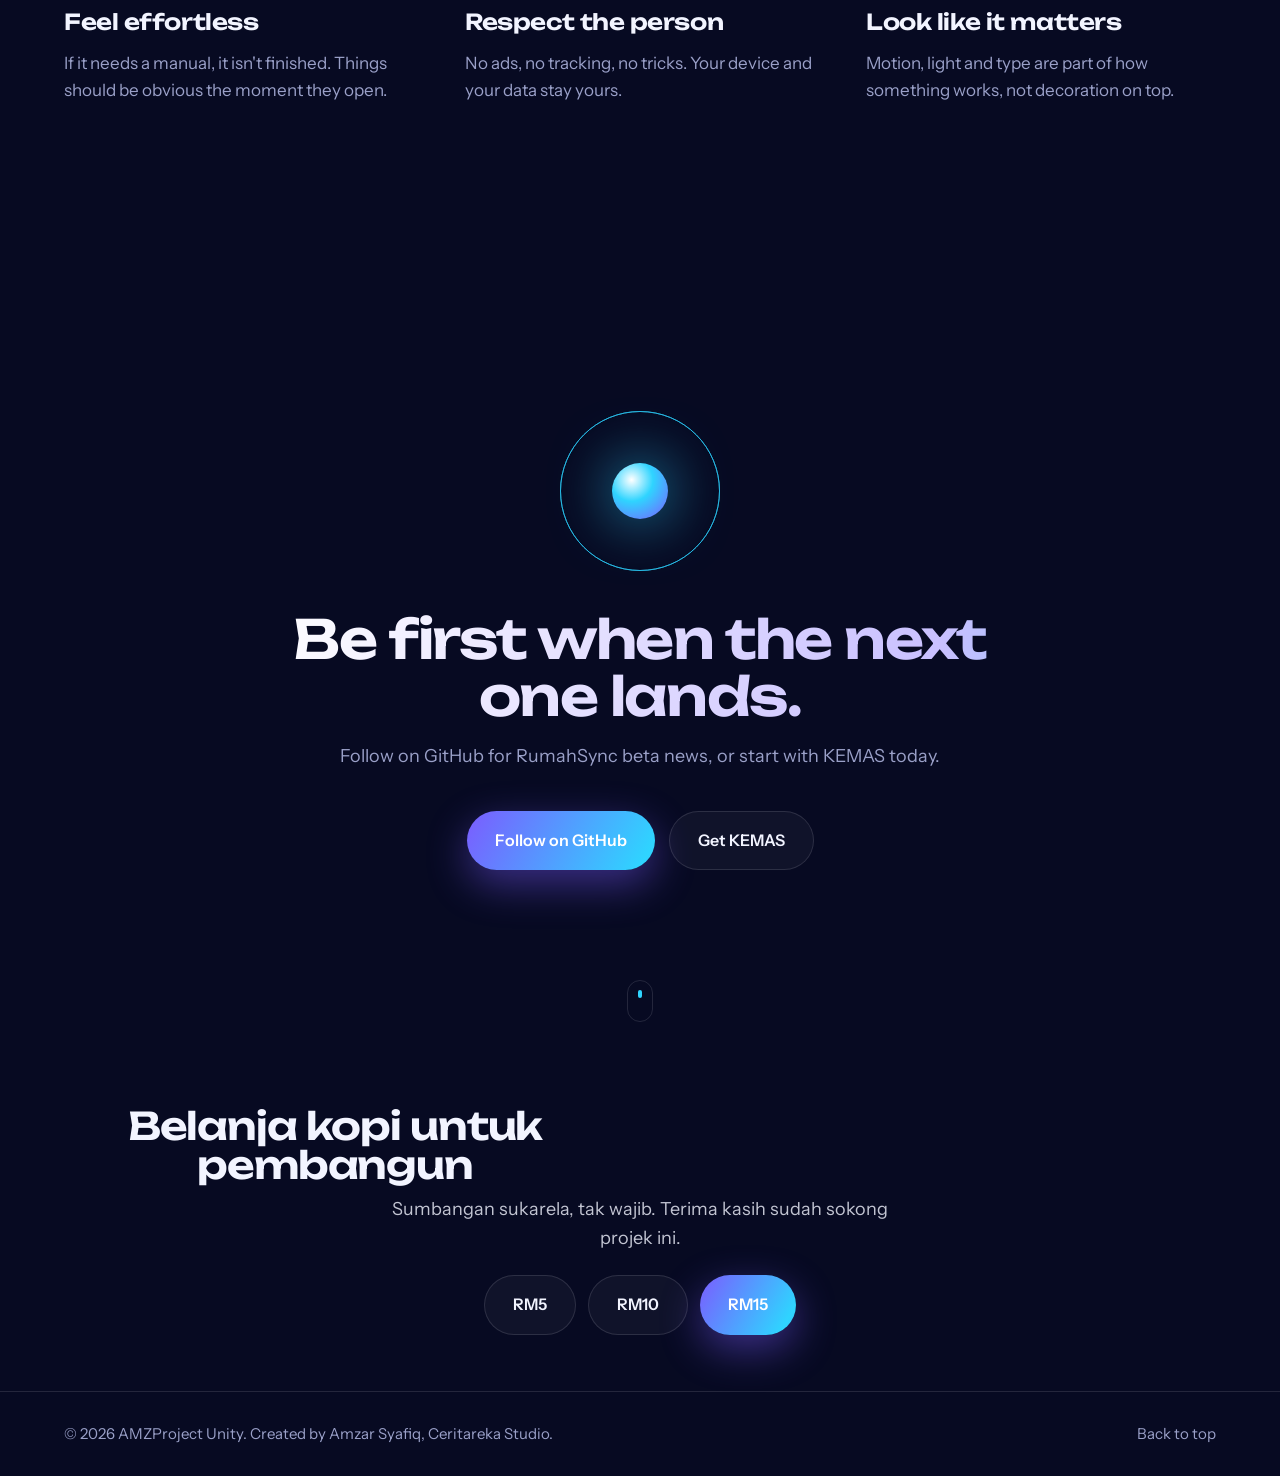
==== commit df310377: "Hero orbit: draw planet labels last with outline so planets no longer cover them; separate clashing " ====
--- a/index.html
+++ b/index.html
@@ -949,7 +949,6 @@
       const g = ox.createRadialGradient(b.sx - s * .35, b.sy - s * .4, s * .1, b.sx, b.sy, s); g.addColorStop(0, '#fff'); g.addColorStop(.25, b.c1); g.addColorStop(1, b.c2);
       ox.globalAlpha = b.live ? 1 : (b.front ? .9 : .55); ox.fillStyle = g; ox.beginPath(); ox.arc(b.sx, b.sy, s, 0, 7); ox.fill(); ox.globalAlpha = 1;
       if (!b.live) { ox.strokeStyle = 'rgba(255,195,107,.5)'; ox.setLineDash([2, 4]); ox.beginPath(); ox.arc(b.sx, b.sy, s + 6, t * 1.5, t * 1.5 + 4.2); ox.stroke(); ox.setLineDash([]); }
-      if (b.live) { ox.font = '600 13px Unbounded, sans-serif'; ox.fillStyle = '#F2F4FF'; ox.textAlign = 'center'; ox.fillText(b.name, b.sx, b.sy + s + 24); }
     };
     bodies.filter(b => !b.front).forEach(drawBody);
     // core
@@ -963,6 +962,13 @@
     bodies.forEach(b => { const grd = ox.createLinearGradient(cx, cy, b.sx, b.sy); grd.addColorStop(0, 'rgba(123,92,255,.0)'); grd.addColorStop(1, b.live ? 'rgba(' + (b.glow || '47,212,255') + ',.35)' : 'rgba(255,138,91,.14)');
       ox.strokeStyle = grd; ox.lineWidth = 1; ox.beginPath(); ox.moveTo(cx, cy); ox.lineTo(b.sx, b.sy); ox.stroke(); });
     bodies.filter(b => b.front).forEach(drawBody);
+    // labels last so no planet covers them
+    ox.font = '600 13px Unbounded, sans-serif'; ox.textAlign = 'center';
+    const liveB = bodies.filter(b => b.live);
+    liveB.forEach(b => { const s2 = b.size * (b.front ? 1.12 : .86);
+      const clash = liveB.some(o => o !== b && Math.abs(o.sx - b.sx) < 110 && Math.abs(o.sy - b.sy) < 40);
+      const ly = clash && b.sx > cx ? b.sy - s2 - 14 : b.sy + s2 + 24;
+      ox.lineWidth = 4; ox.strokeStyle = 'rgba(8,12,38,.9)'; ox.strokeText(b.name, b.sx, ly); ox.fillStyle = '#F2F4FF'; ox.fillText(b.name, b.sx, ly); });
   }
 
   function drawSky(t) {
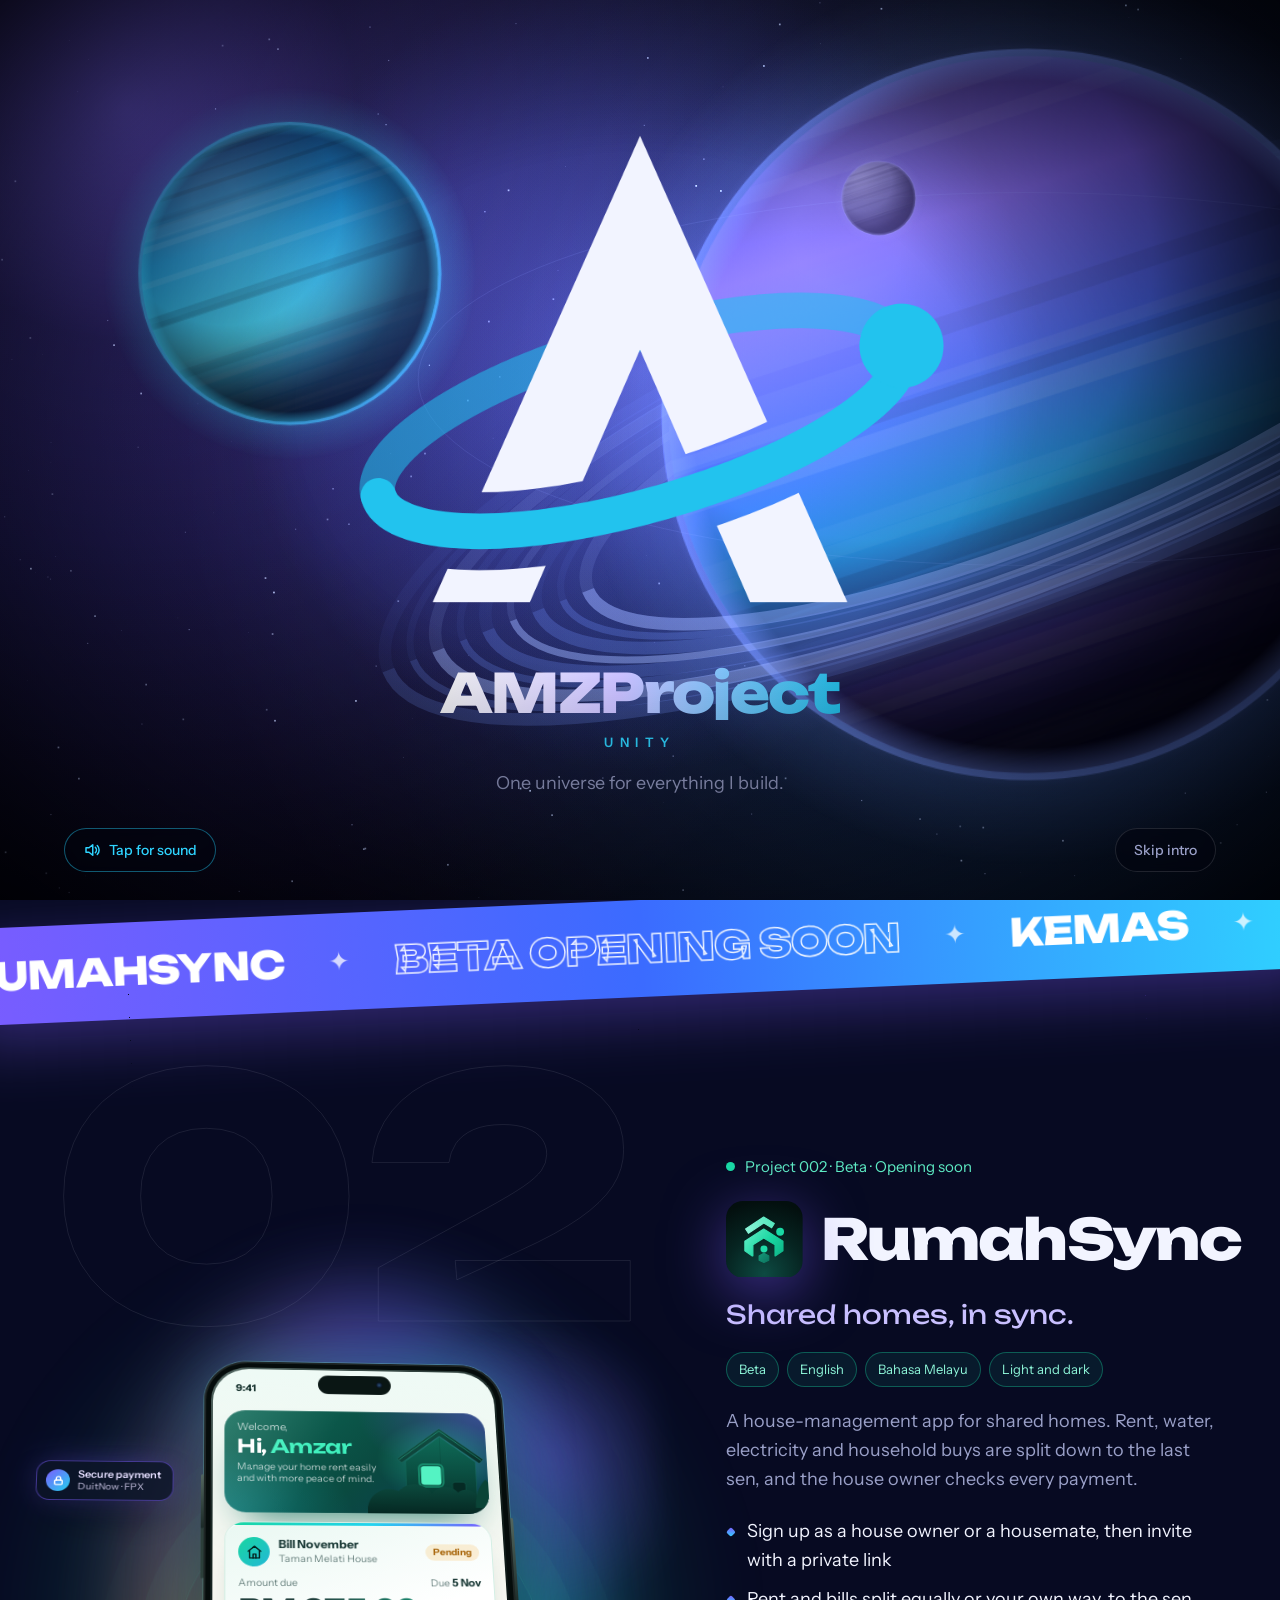
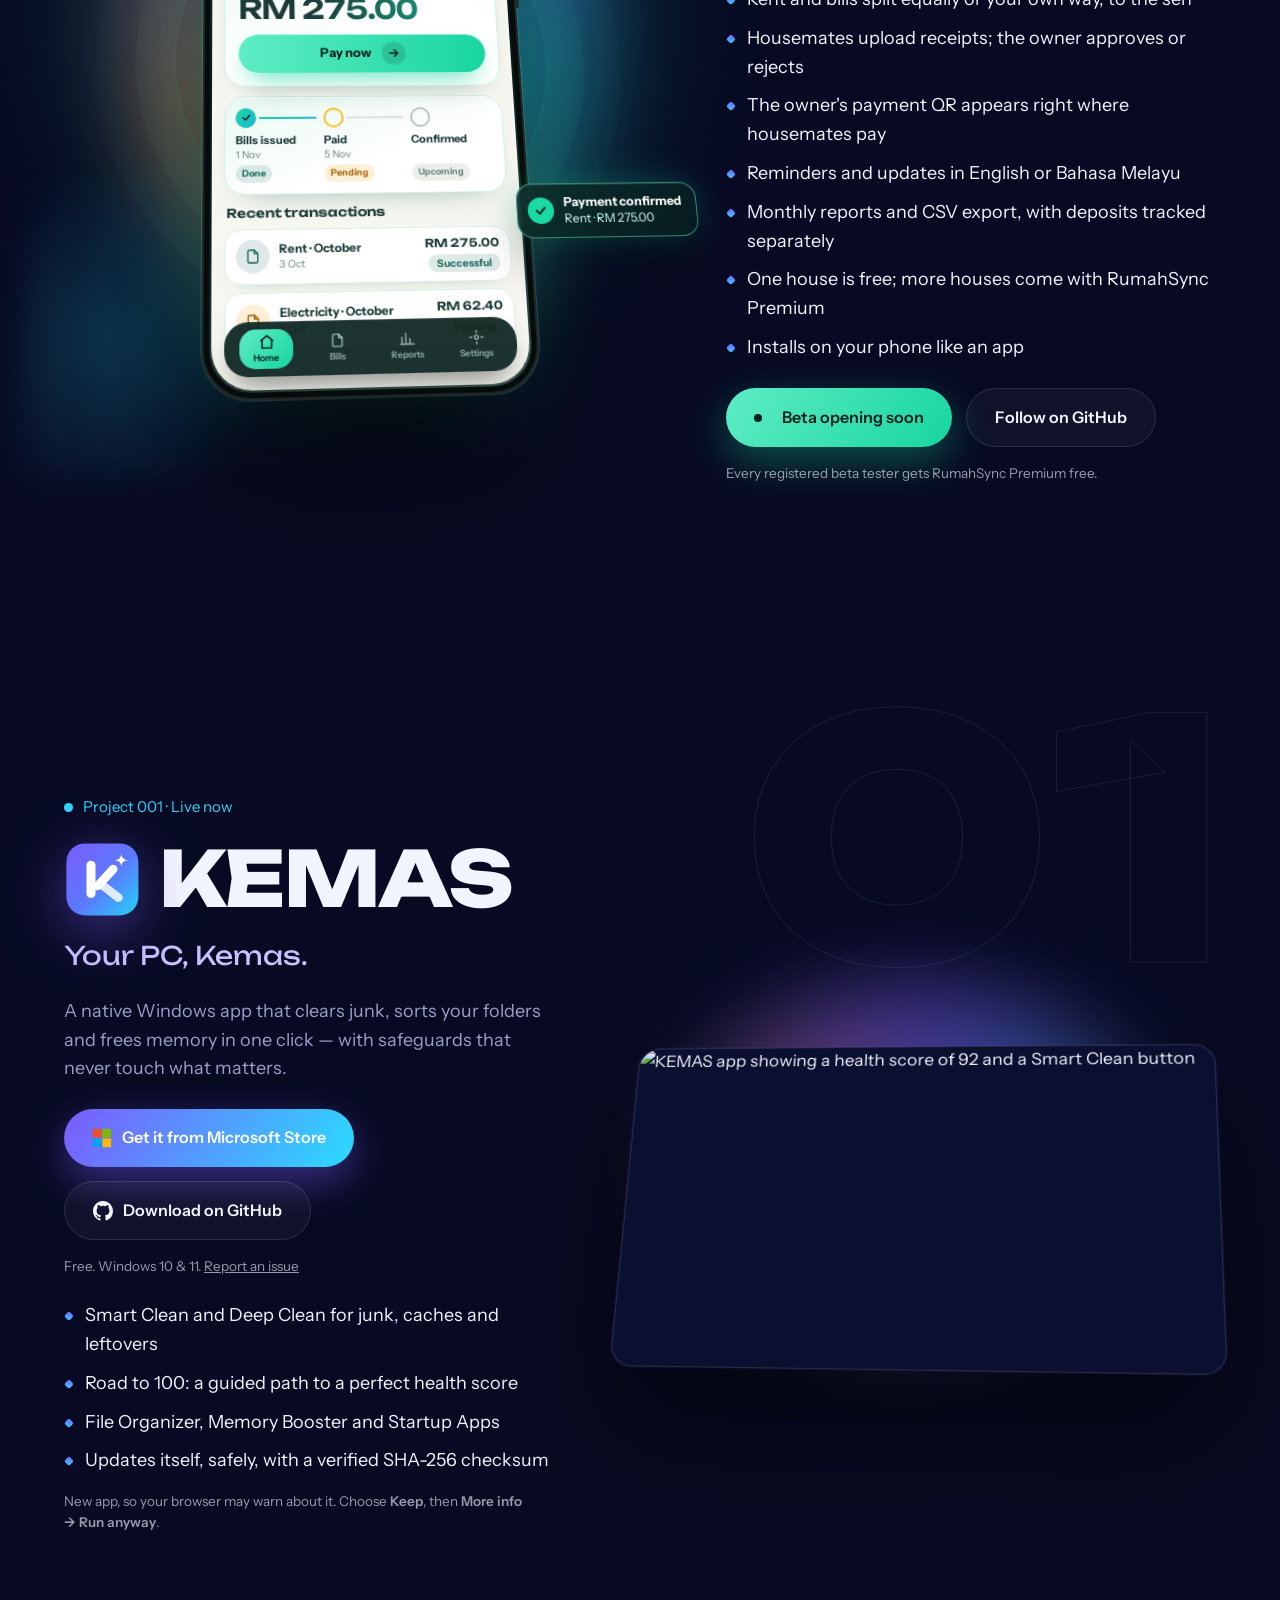
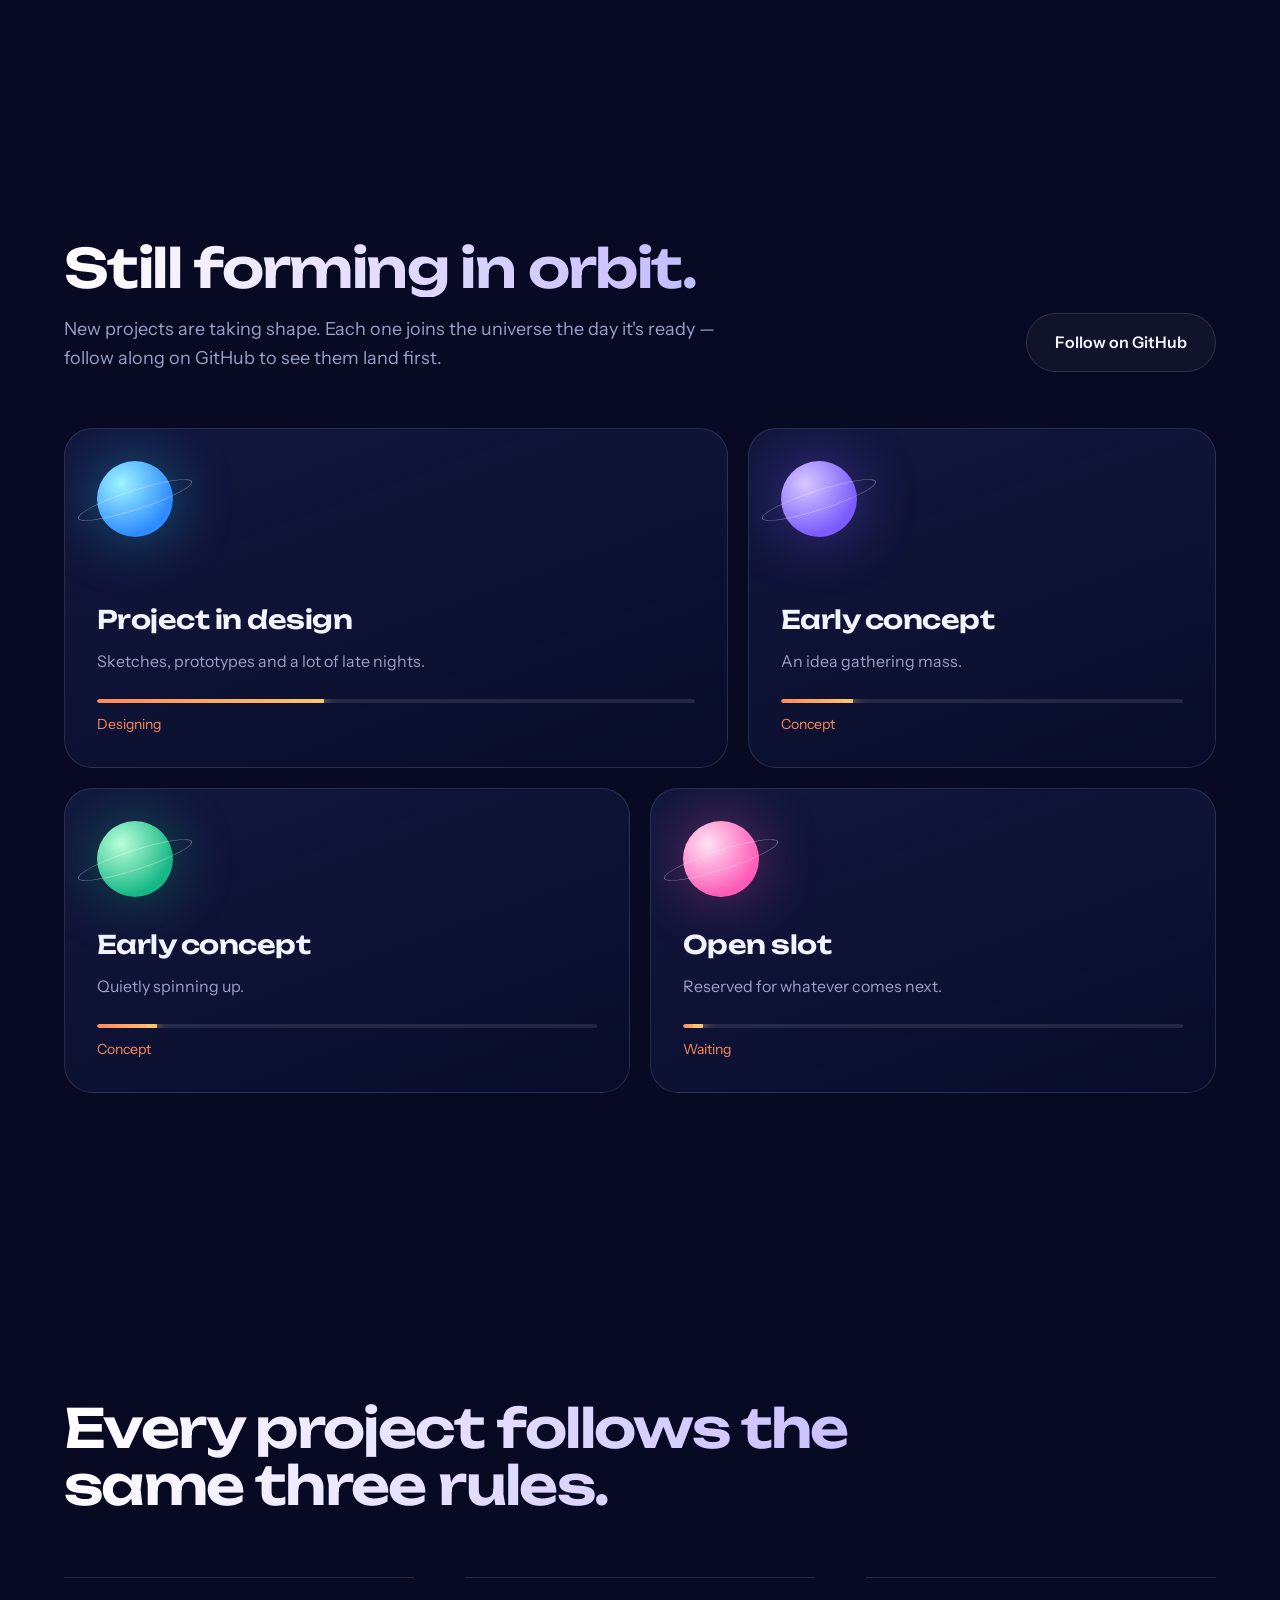
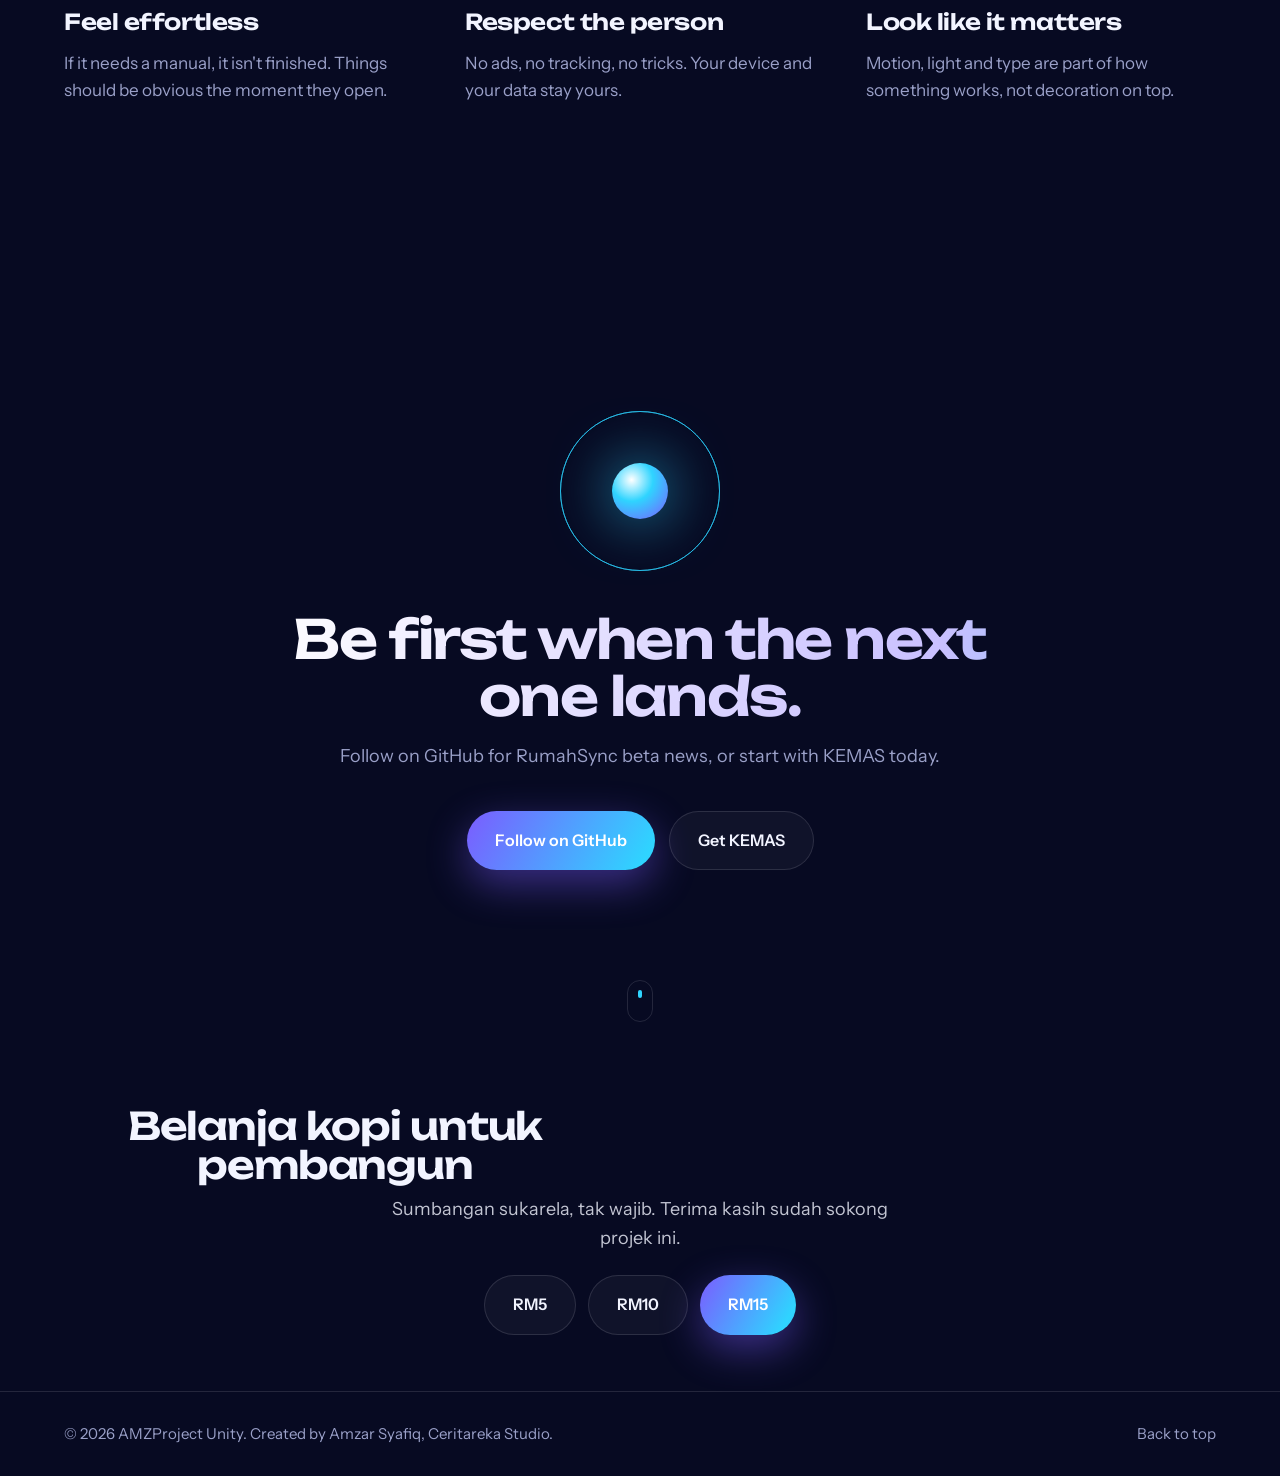
==== commit cf2deb9a: "Homepage: polish RumahSync phone mockup (titanium frame, glow, status bar, tab bar, floating chips) " ====
--- a/index.html
+++ b/index.html
@@ -361,7 +361,32 @@
   .rs-card .cta { animation: rsbtn 3.2s 2.4s infinite; }
   @keyframes rsfloat { 50% { transform: translateY(-12px); } }
   @keyframes rsbtn { 0%, 70%, 100% { transform: scale(1); } 80% { transform: scale(1.04); } 90% { transform: scale(.99); } }
-  @media (max-width: 560px) { .rs-toast { display: none; } }
+  /* ---- RS mockup v2 polish ---- */
+  .flip .frame.rs .card::before { content: ""; position: absolute; inset: -6% -4%; z-index: 0; pointer-events: none; background: radial-gradient(46% 38% at 50% 46%, rgb(25 217 164 / .30), transparent 70%), radial-gradient(34% 30% at 82% 22%, rgb(124 92 255 / .34), transparent 70%), radial-gradient(34% 30% at 14% 84%, rgb(34 211 238 / .22), transparent 70%); filter: blur(14px); }
+  .flip .frame.rs .card::after { content: ""; position: absolute; width: min(100%, 372px); aspect-ratio: 1; border-radius: 50%; border: 1px solid rgb(94 236 196 / .16); box-shadow: 0 0 0 38px rgb(94 236 196 / .035), 0 0 0 76px rgb(94 236 196 / .02); pointer-events: none; }
+  .rsphone { z-index: 1; background: linear-gradient(155deg, #5b6f6a 0%, #1b2a27 22%, #0a1513 55%, #34504a 100%);
+             box-shadow: 0 70px 120px -20px rgba(0,0,0,.75), 0 0 80px -10px rgb(25 217 164 / .35), 0 0 0 1px rgba(150,255,225,.28), inset 0 0 0 2px rgba(255,255,255,.1), inset 0 0 0 7px #050c0b; }
+  .rsphone::before, .rsphone::after { content: ""; position: absolute; width: 3px; border-radius: 2px; background: linear-gradient(#52665f, #1b2a27); }
+  .rsphone::before { left: -3px; top: 20%; height: 9%; box-shadow: 0 54px 0 #2c3f3a; }
+  .rsphone::after { right: -3px; top: 27%; height: 15%; }
+  .rsphone .scr { background: linear-gradient(180deg, #eefaf5 0, #f7f7f1 38%); padding-top: 48px; padding-bottom: 66px; }
+  .rsphone .scr::before { content: "9:41"; position: absolute; top: 15px; left: 24px; font: 700 11px var(--body); color: #0e2a26; z-index: 4; }
+  .rsphone .scr::after { display: none; }
+  .rsphone .notch { top: 15px; width: 78px; height: 22px; margin-left: -39px; box-shadow: inset 0 0 0 1px rgba(255,255,255,.05); }
+  .rsphone .notch::after { content: ""; position: absolute; right: 9px; top: 7px; width: 7px; height: 7px; border-radius: 50%; background: radial-gradient(circle, #2b4f7a, #07101a 70%); }
+  .rs-hero { box-shadow: 0 24px 40px -22px rgb(13 107 88 / .85), inset 0 1px 0 rgb(255 255 255 / .2), inset 0 0 0 1px rgb(255 255 255 / .05); }
+  .rs-hero::after { content: ""; position: absolute; inset: 0; background: linear-gradient(115deg, rgba(255,255,255,.14), transparent 38%); pointer-events: none; }
+  .rs-card, .rs-tl { box-shadow: 0 14px 30px -22px rgb(16 90 75 / .6), 0 1px 0 #fff inset; border-color: #d4efe5; }
+  .rs-card .amt { font-size: 29px; }
+  .rs-card .cta { height: 40px; box-shadow: 0 12px 26px -10px rgba(24,214,160,.85), inset 0 1px 0 rgba(255,255,255,.5); }
+  .rs-tx > div { box-shadow: 0 8px 18px -16px rgb(16 90 75 / .6); border-color: #d9f0e7; }
+  .rs-nav { position: absolute; left: 12px; right: 12px; bottom: 12px; z-index: 4; display: flex; justify-content: space-around; align-items: center; padding: 7px 6px; border-radius: 22px; background: rgba(10,34,31,.92); box-shadow: 0 14px 28px -10px rgba(0,0,0,.55), inset 0 1px 0 rgba(255,255,255,.1); }
+  .rs-nav span { display: grid; justify-items: center; gap: 2px; min-width: 50px; padding: 4px 6px; border-radius: 15px; font-size: 8.5px; font-weight: 600; color: rgba(217,255,243,.6); }
+  .rs-nav span.on { background: linear-gradient(135deg, #5eecc4, #18d6a0); color: #04201c; }
+  .rs-toast { z-index: 5; right: clamp(-28px, -3vw, -6px); bottom: 24%; background: linear-gradient(135deg, rgba(10,46,41,.88), rgba(7,28,32,.9)); border-color: rgba(94,236,196,.5); box-shadow: 0 26px 50px -12px rgba(0,0,0,.65), 0 0 40px -8px rgb(25 217 164 / .45), inset 0 1px 0 rgba(255,255,255,.12); backdrop-filter: blur(14px); }
+  .rs-chip2 { position: absolute; z-index: 5; left: clamp(-30px, -3vw, -6px); top: 20%; display: flex; align-items: center; gap: 8px; padding: 8px 12px 8px 9px; border-radius: 14px; background: rgba(12,20,40,.82); border: 1px solid rgba(124,92,255,.5); color: #e5defe; font: 600 11px/1.25 var(--body); box-shadow: 0 22px 44px -12px rgba(0,0,0,.6), 0 0 36px -8px rgb(124 92 255 / .5); backdrop-filter: blur(14px); animation: rsfloat 8s 1.2s ease-in-out infinite reverse; }
+  .rs-chip2 i { display: grid; place-items: center; width: 24px; height: 24px; border-radius: 50%; background: linear-gradient(135deg, #7c5cff, #22d3ee); color: #fff; flex: none; } .rs-chip2 em { display: block; font-style: normal; font-weight: 500; font-size: 10px; opacity: .7; }
+  @media (max-width: 560px) { .rs-toast, .rs-chip2 { display: none; } }
   @media (prefers-reduced-motion: reduce) {
     *, *::before, *::after { animation: none !important; transition: none !important; }
     .hero h1 .w > span, .hero p.lede, .actions, .reveal { transform: none !important; opacity: 1 !important; }
@@ -706,8 +731,9 @@
                 <div><span class="ic ok"><svg viewBox="0 0 24 24" width="16" height="16" fill="none" stroke="currentColor" stroke-width="2" stroke-linecap="round" stroke-linejoin="round"><path d="M14 3H7a2 2 0 0 0-2 2v14a2 2 0 0 0 2 2h10a2 2 0 0 0 2-2V8z"/><path d="M14 3v5h5"/></svg></span><span class="m"><b>Rent · October</b><i>3 Oct</i></span><span class="r"><b>RM 275.00</b><u class="chip ok">Successful</u></span></div>
                 <div><span class="ic wait"><svg viewBox="0 0 24 24" width="16" height="16" fill="none" stroke="currentColor" stroke-width="2" stroke-linecap="round" stroke-linejoin="round"><path d="M14 3H7a2 2 0 0 0-2 2v14a2 2 0 0 0 2 2h10a2 2 0 0 0 2-2V8z"/><path d="M14 3v5h5"/></svg></span><span class="m"><b>Electricity · October</b><i>9 Oct</i></span><span class="r"><b>RM 62.40</b><u class="chip wait">Pending</u></span></div>
               </div>
-            </div>
+            <div class="rs-nav" aria-hidden="true"><span class="on"><svg viewBox="0 0 24 24" width="15" height="15" fill="none" stroke="currentColor" stroke-width="2.2" stroke-linecap="round" stroke-linejoin="round"><path d="M3 10.5 12 3l9 7.5"/><path d="M5 9.5V21h14V9.5"/></svg>Home</span><span><svg viewBox="0 0 24 24" width="15" height="15" fill="none" stroke="currentColor" stroke-width="2.2" stroke-linecap="round" stroke-linejoin="round"><path d="M14 3H7a2 2 0 0 0-2 2v14a2 2 0 0 0 2 2h10a2 2 0 0 0 2-2V8z"/><path d="M14 3v5h5"/></svg>Bills</span><span><svg viewBox="0 0 24 24" width="15" height="15" fill="none" stroke="currentColor" stroke-width="2.2" stroke-linecap="round" stroke-linejoin="round"><path d="M4 20V10M10 20V4M16 20v-8M22 20H2"/></svg>Reports</span><span><svg viewBox="0 0 24 24" width="15" height="15" fill="none" stroke="currentColor" stroke-width="2.2" stroke-linecap="round" stroke-linejoin="round"><circle cx="12" cy="12" r="3"/><path d="M12 2v3M12 19v3M2 12h3M19 12h3"/></svg>Settings</span></div></div>
           </div>
+          <div class="rs-chip2" aria-hidden="true"><i><svg viewBox="0 0 24 24" width="13" height="13" fill="none" stroke="currentColor" stroke-width="2.6" stroke-linecap="round" stroke-linejoin="round"><rect x="5" y="11" width="14" height="9" rx="2"/><path d="M8 11V8a4 4 0 0 1 8 0v3"/></svg></i><span>Secure payment<em>DuitNow · FPX</em></span></div>
           <div class="rs-toast" aria-hidden="true"><i><svg viewBox="0 0 24 24" width="14" height="14" fill="none" stroke="currentColor" stroke-width="3.2" stroke-linecap="round" stroke-linejoin="round"><path d="m5 12 5 5 9-10"/></svg></i><span><b>Payment confirmed</b>Rent · RM 275.00</span></div>
         </div>
       </div>
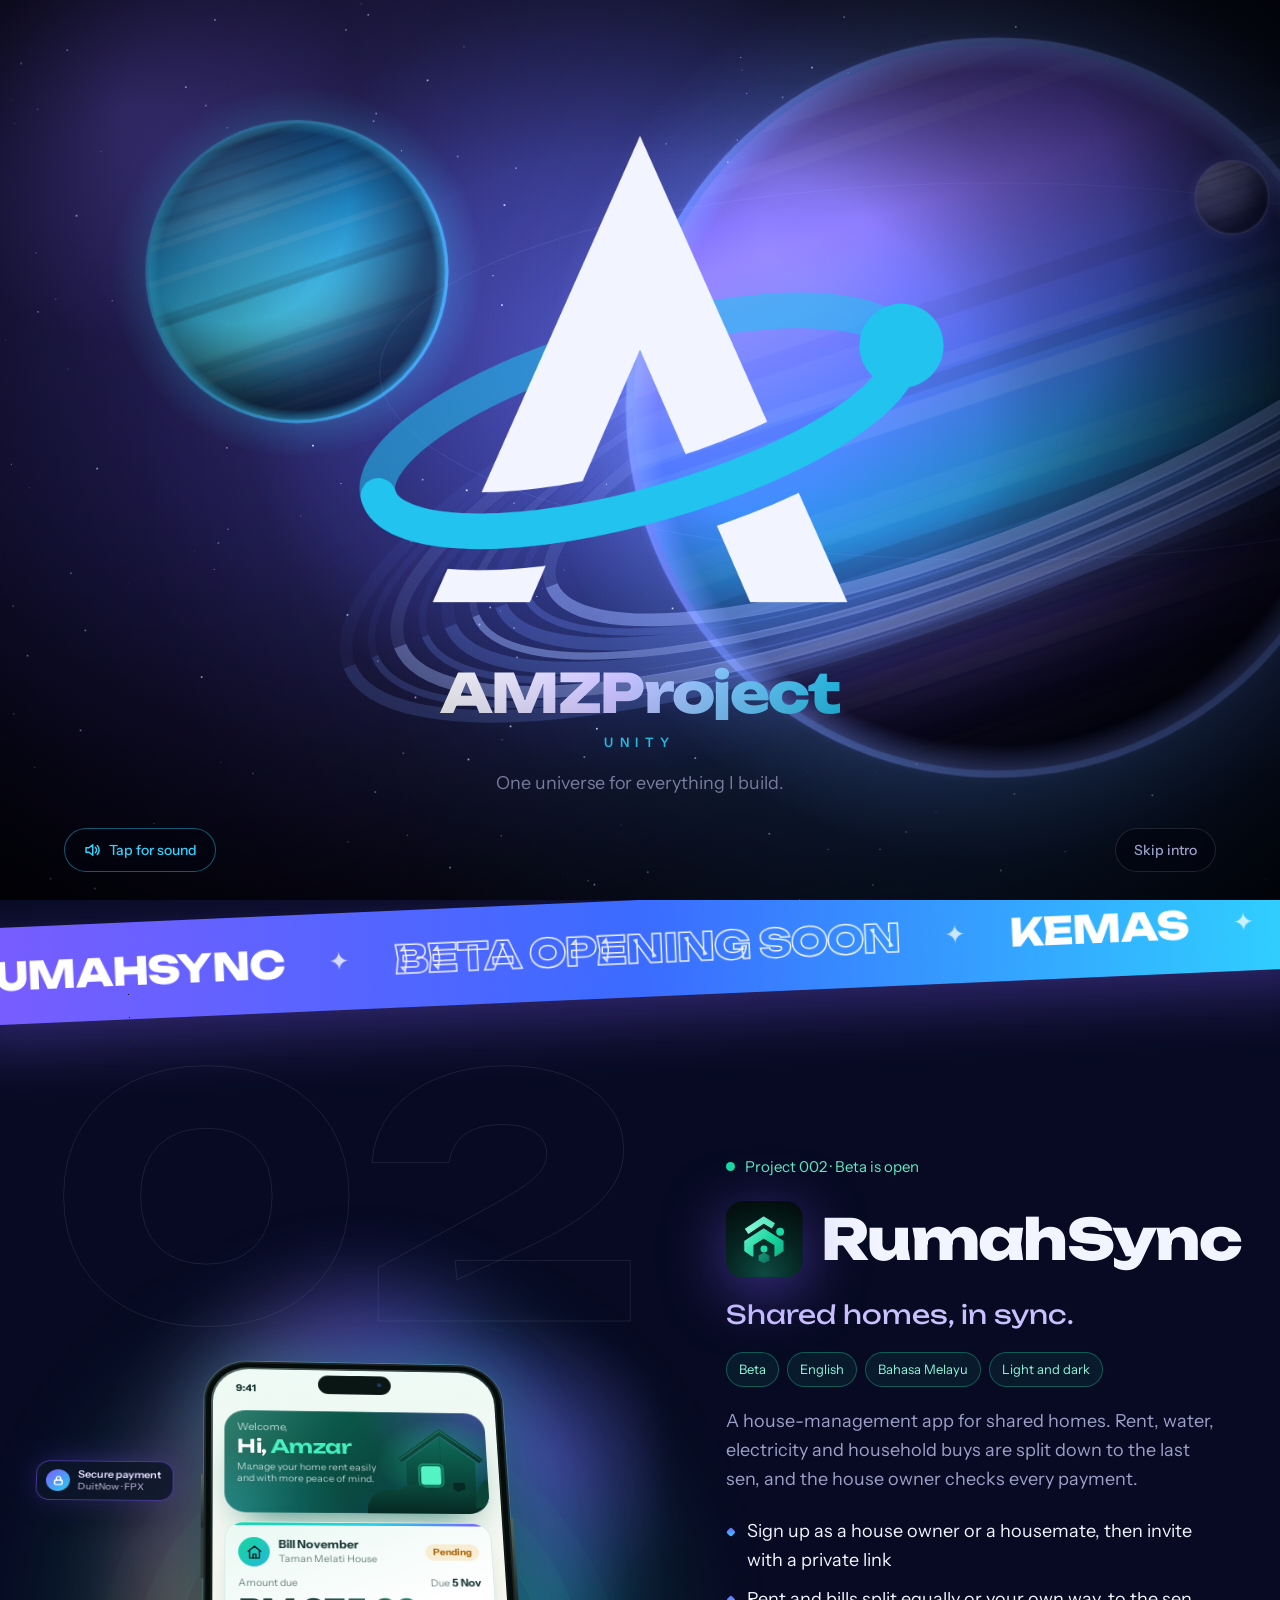
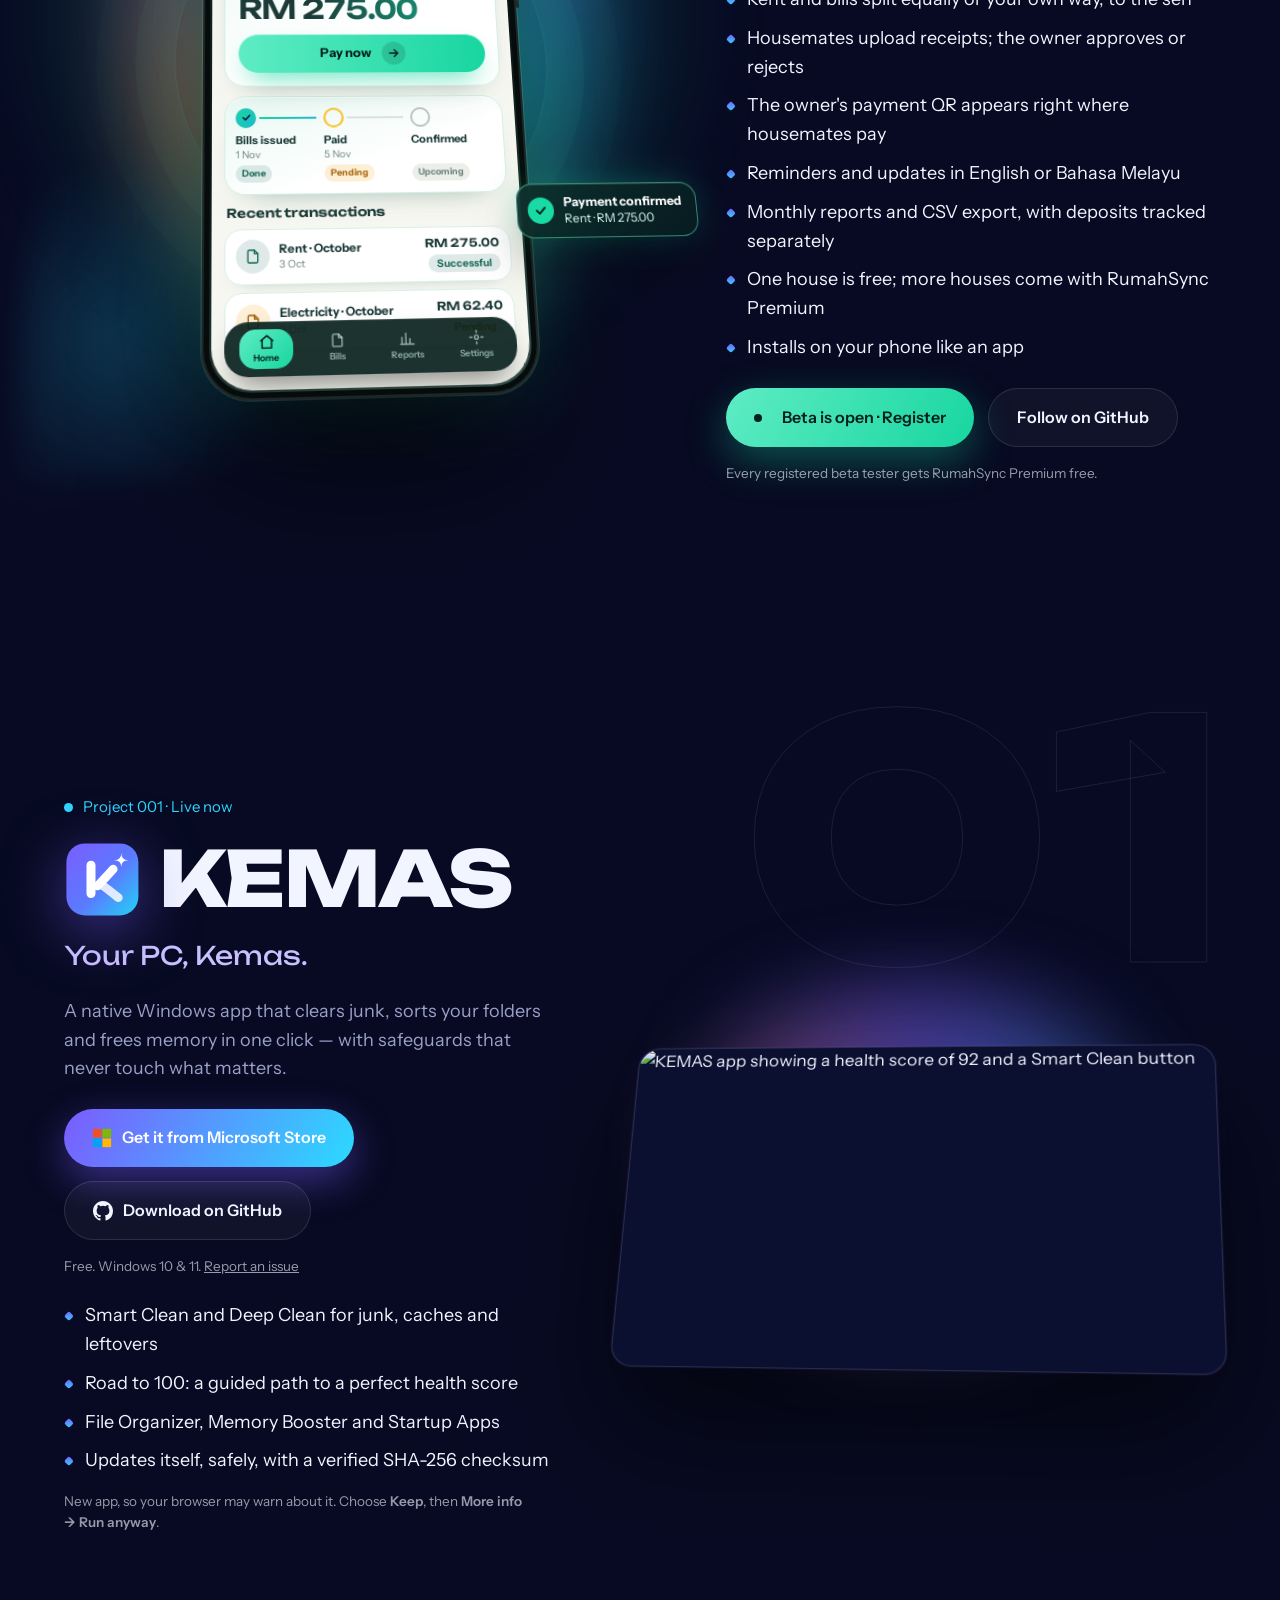
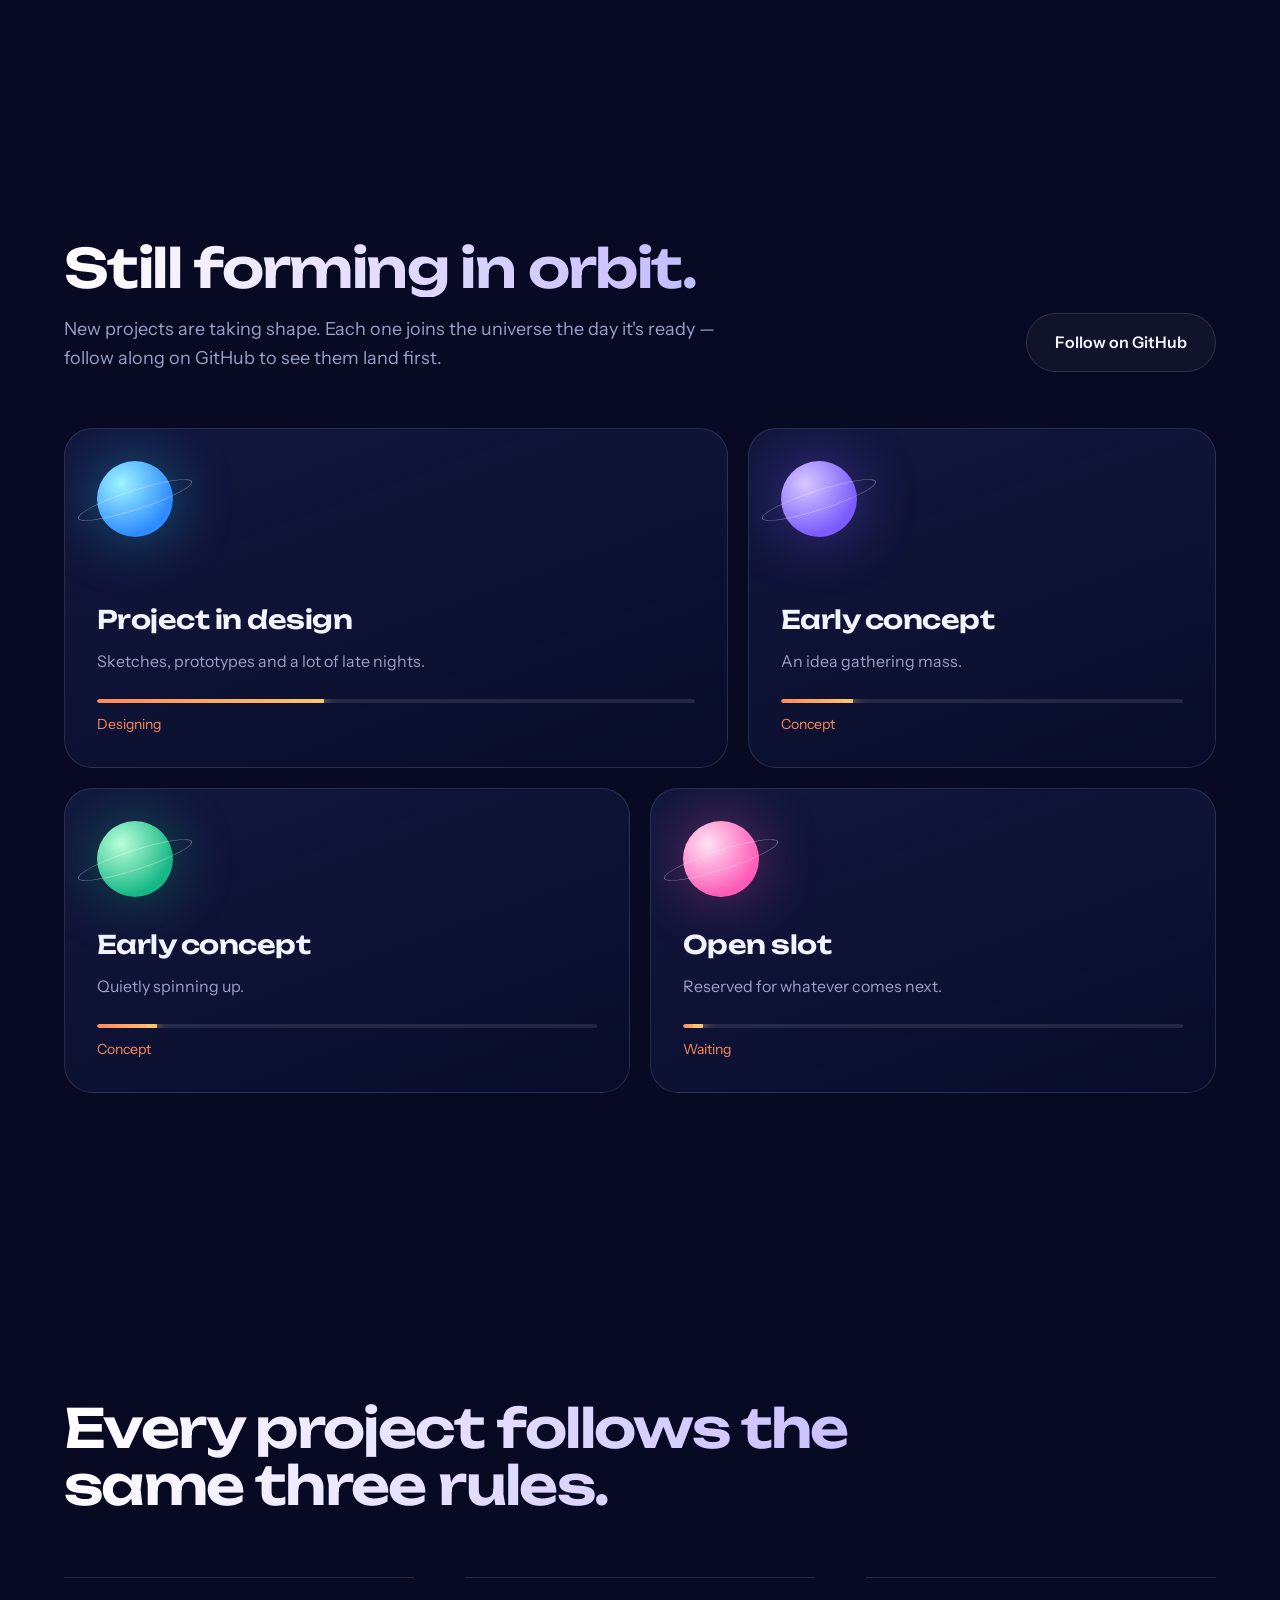
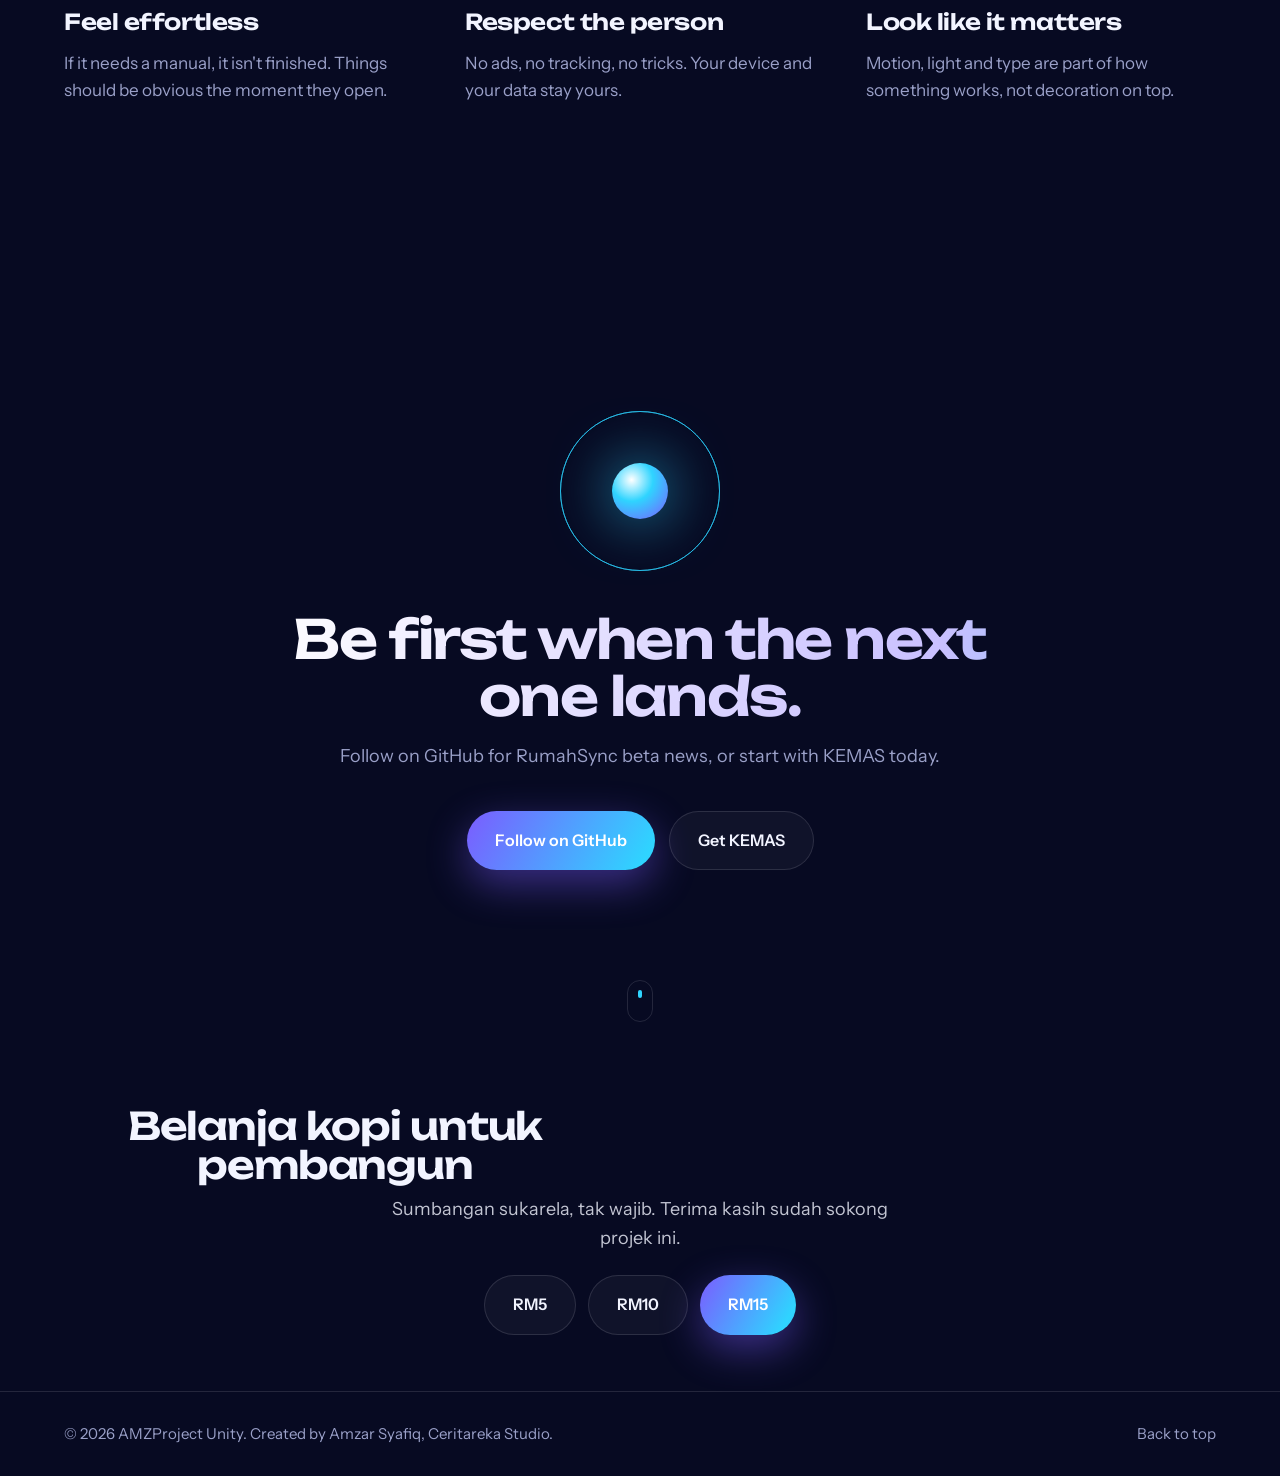
==== commit 3255ef1e: "At 8PM: homepage and opening page flip to 'Beta is open' and link straight to Tally Co-Authored-By: " ====
--- a/index.html
+++ b/index.html
@@ -941,7 +941,7 @@
   sizeOrbit();
   if (window.ResizeObserver) new ResizeObserver(sizeOrbit).observe(oc);
   const bodies = [
-    { name: 'RumahSync', note: 'Project 002 · Beta · Opening soon', id: 'rumahsync', glow: '25,217,164', r: .23, speed: .22, size: 15, c1: '#5eecc4', c2: '#18d6a0', live: true, a: .4 },
+    { name: 'RumahSync', note: (Date.now()>=Date.parse('2026-10-28T20:00:00+08:00')?'Project 002 · Beta is open':'Project 002 · Beta · Opening soon'), id: 'rumahsync', glow: '25,217,164', r: .23, speed: .22, size: 15, c1: '#5eecc4', c2: '#18d6a0', live: true, a: .4 },
     { name: 'KEMAS', note: 'Project 001 · Live now', id: 'kemas', r: .32, speed: -.15, size: 11, c1: '#7B5CFF', c2: '#2FD4FF', live: true, a: 2.2 },
     { name: 'Project in design', note: 'Designing', r: .40, speed: .11, size: 9, c1: '#9CF5FF', c2: '#2F8CFF', a: 4.1 },
     { name: 'Early concept', note: 'Concept', r: .465, speed: -.08, size: 7, c1: '#D7C9FF', c2: '#7B5CFF', a: 1.0 },
@@ -1028,6 +1028,13 @@
 })();
 
 </script>
-<script>/* beta pill flips to Register at 8PM */(function(){var a=document.getElementById('beta-pill');if(!a)return;if(Date.now()>=Date.parse('2026-10-28T20:00:00+08:00')){a.href='/opening/';a.querySelector('.bp-time').textContent='Register now'}})();</script>
+<script>/* at 8PM MYT, 28 Oct 2026: everything flips to "Beta is open" and links straight to the Tally form */(function(){var T='https://tally.so/r/rDDL2L',O=Date.parse('2026-10-28T20:00:00+08:00'),done=0;
+function L(a){a.href=T;a.target='_blank';a.rel='noopener'}
+function go(){if(done||Date.now()<O)return;done=1;
+var a=document.getElementById('beta-pill');if(a){L(a);a.title='RumahSync beta is open. Register now';a.querySelector('.bp-time').textContent='Beta is open'}
+var h=document.querySelector('.hero-chip');if(h)h.innerHTML='<i></i><b>RumahSync</b> Beta is open \u00b7 Register now';
+var st=document.querySelector('.status.beta');if(st)st.innerHTML='<i></i>Project 002 \u00b7 Beta is open';
+var b=document.querySelector('.beta-btn');if(b){var n=document.createElement('a');n.className=b.className;n.innerHTML='<i class="soon-dot"></i>Beta is open \u00b7 Register';L(n);n.style.cursor='pointer';b.replaceWith(n)}}
+go();setInterval(go,1000)})();</script>
 </body>
 </html>
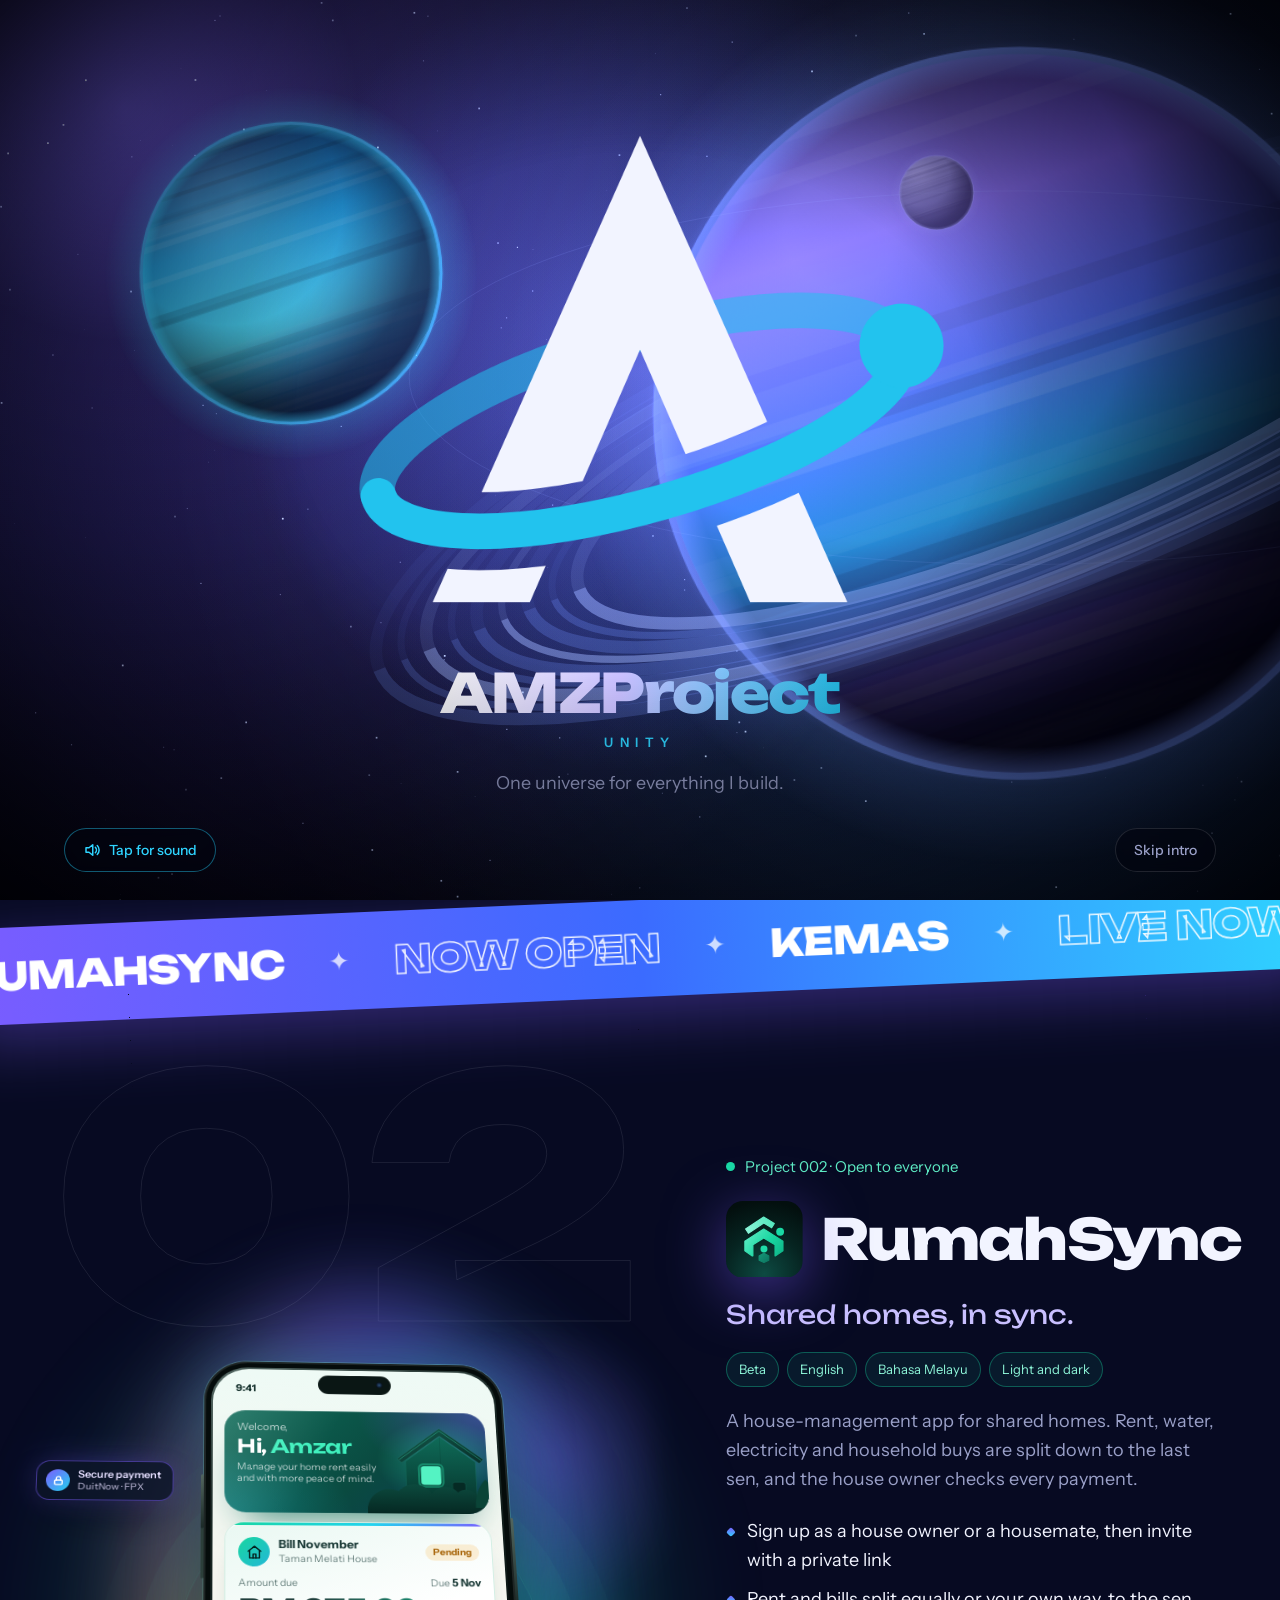
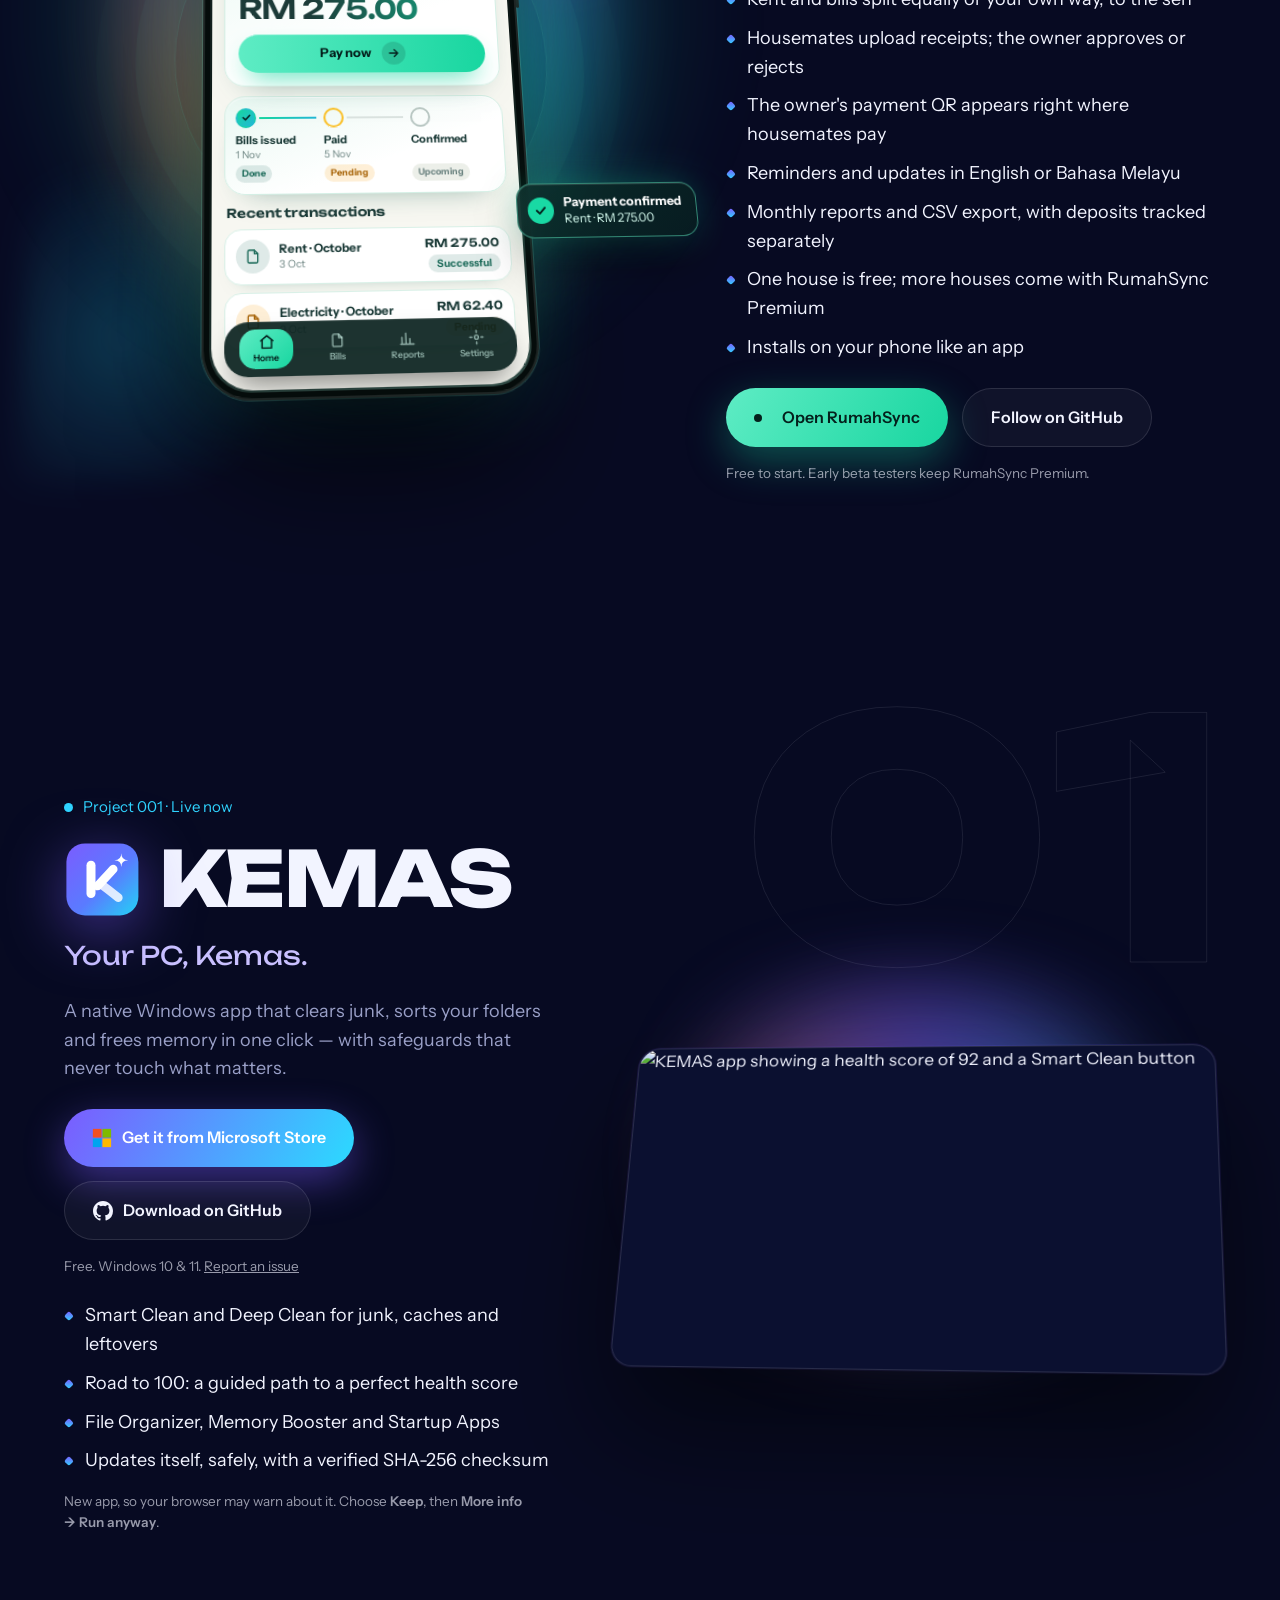
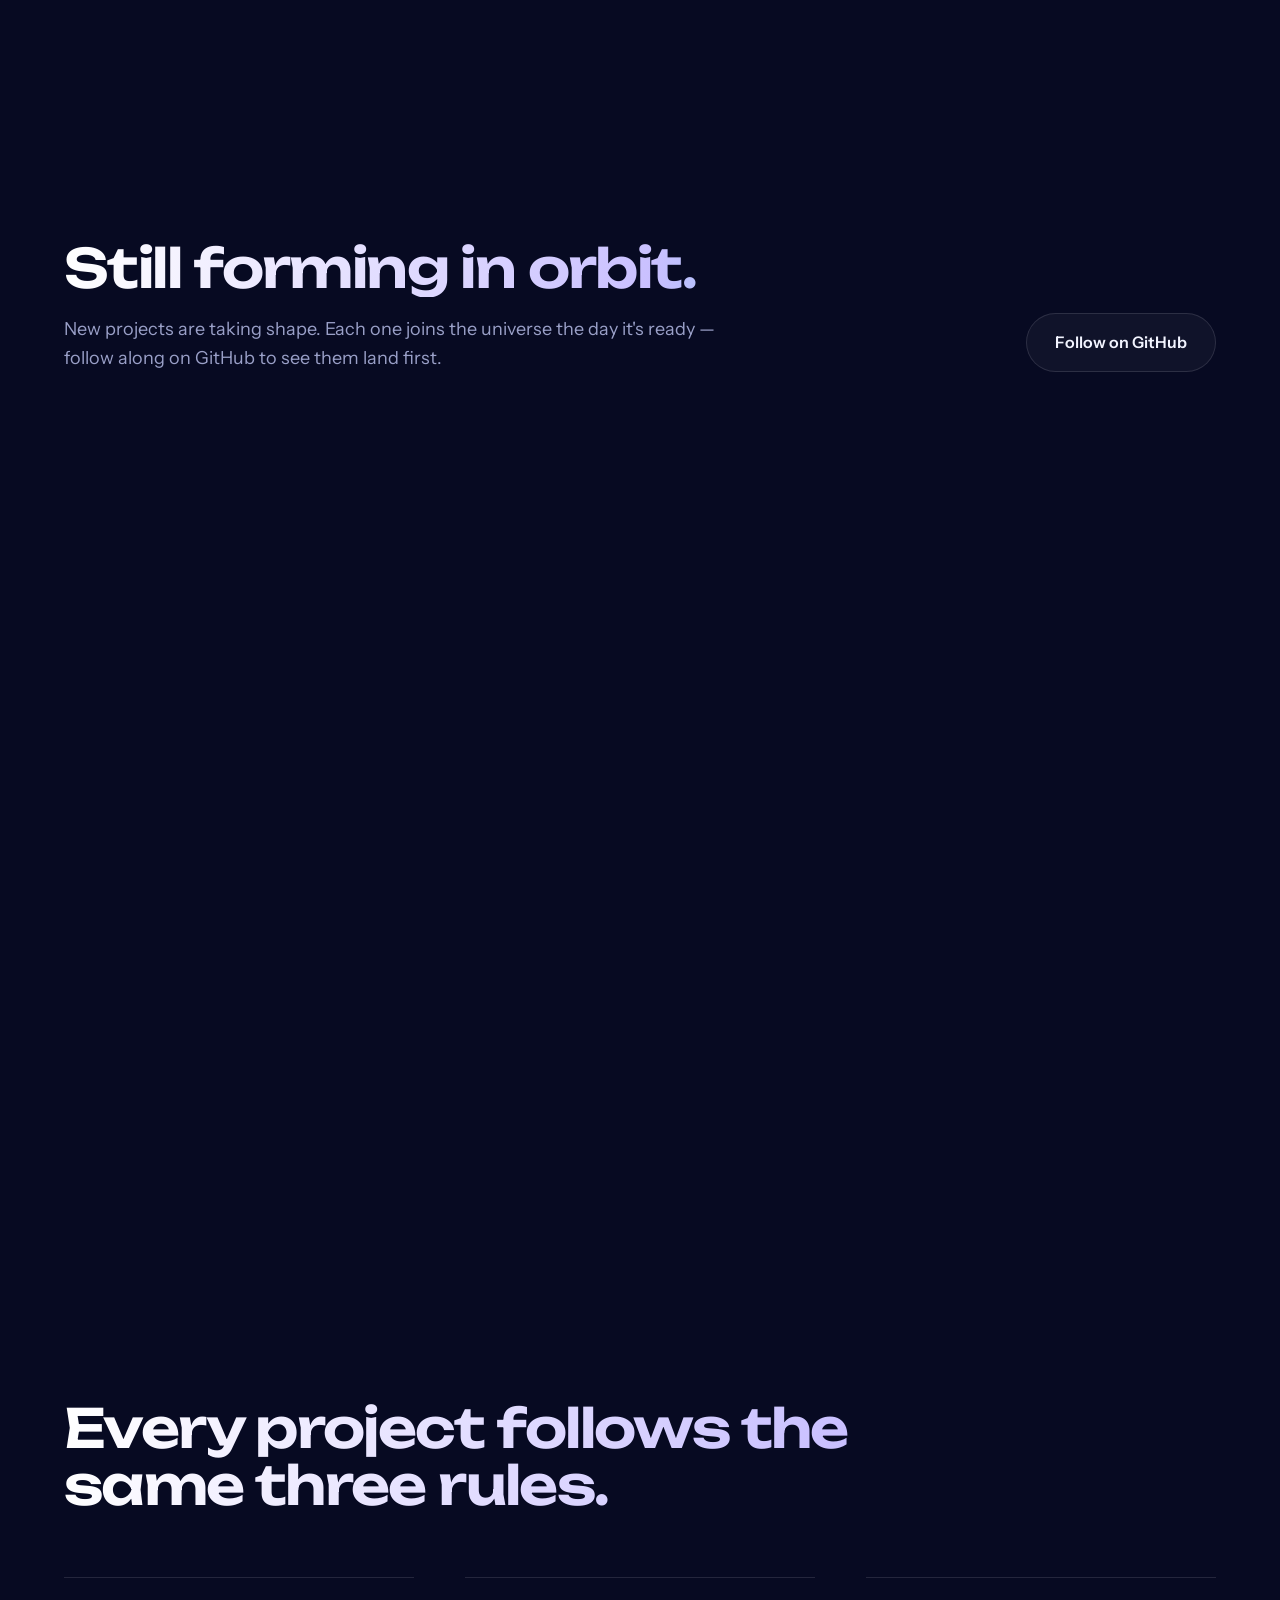
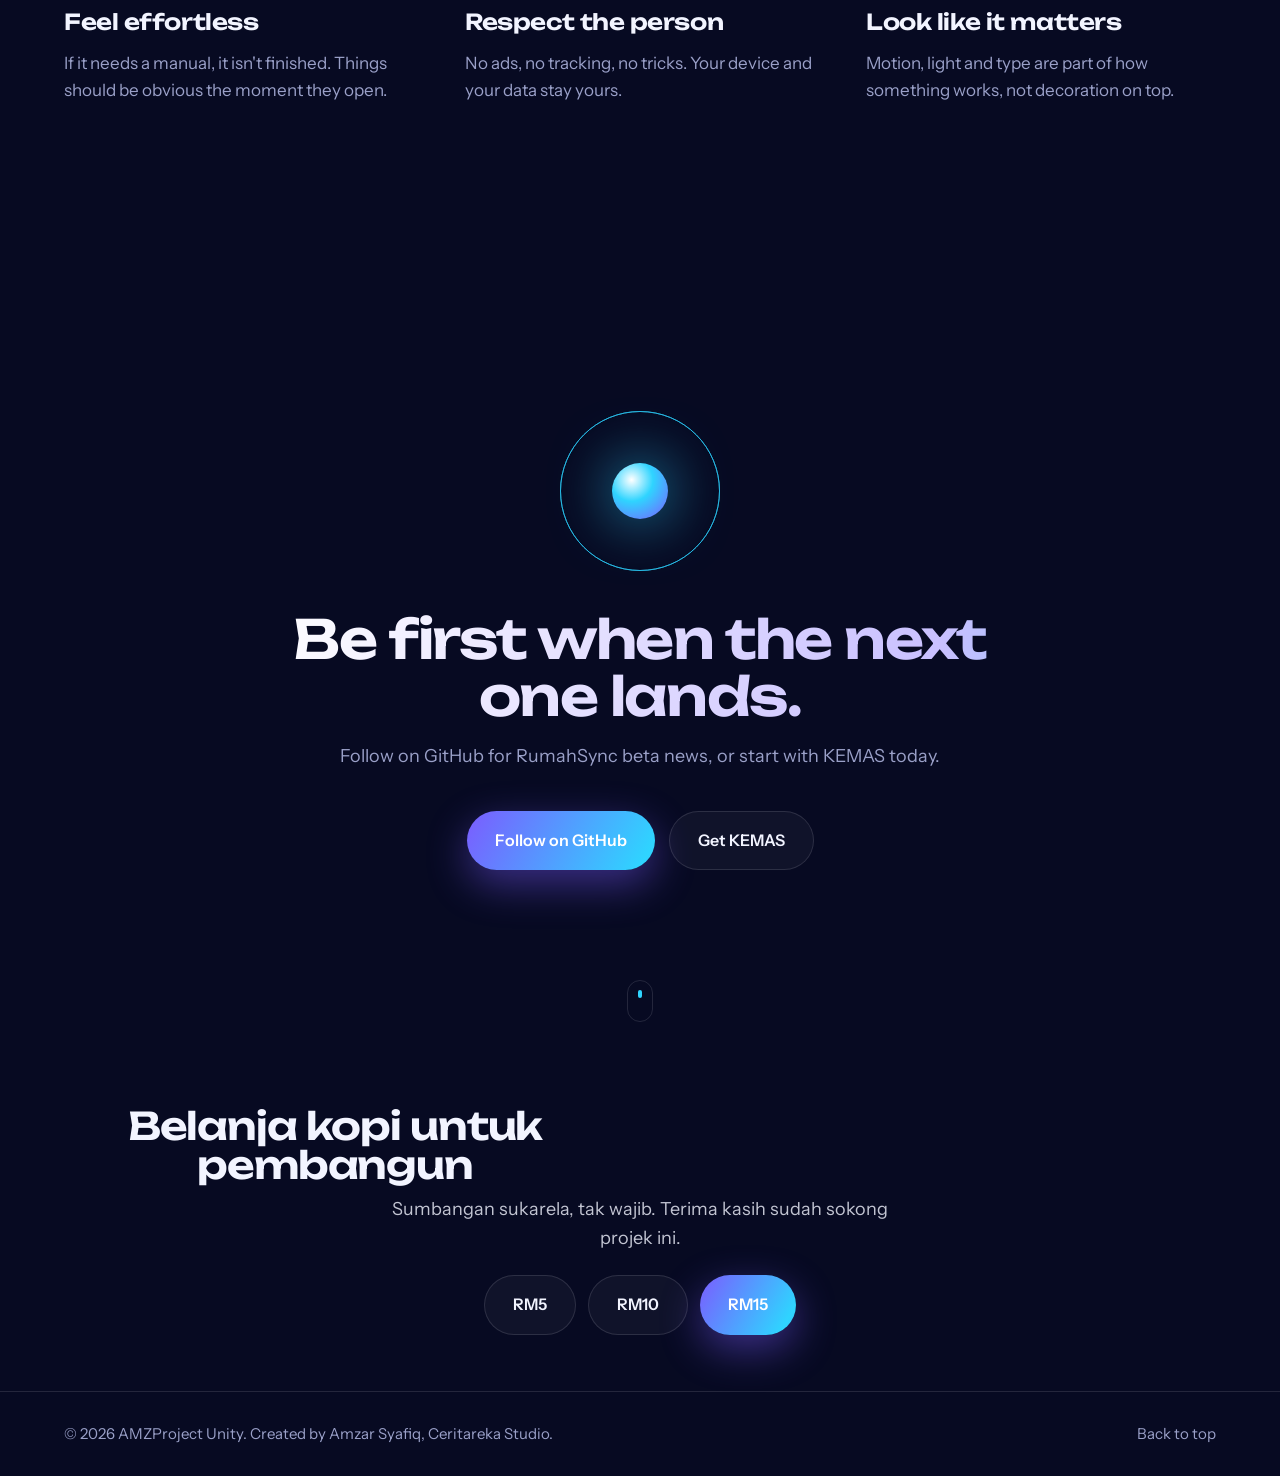
==== commit c6ef5141: "Site: RumahSync is open to everyone; link straight to the app, /opening redirects to the app Co-Auth" ====
--- a/index.html
+++ b/index.html
@@ -6,9 +6,9 @@
 <meta name="viewport" content="width=device-width, initial-scale=1">
 <script>/* RumahSync beta opening: first visit of the session goes to the film + countdown until 8PM, 28 Oct 2026 (MYT) */try{if(Date.now()<Date.parse('2026-10-28T20:00:00+08:00')&&!/[?&]s=1/.test(location.search)&&!sessionStorage.getItem('amz-open-seen')&&/^\/(index\.html)?$/.test(location.pathname))location.replace('/opening/')}catch(e){}</script>
 <title>AMZProject Unity</title>
-<meta name="description" content="AMZProject Unity — home of RumahSync, the shared-house rent and bills app heading into beta, plus KEMAS and the projects still forming.">
+<meta name="description" content="AMZProject Unity — home of RumahSync, the shared-house rent and bills app, now open to everyone, plus KEMAS and the projects still forming.">
 <meta property="og:title" content="AMZProject Unity">
-<meta property="og:description" content="RumahSync: shared homes, in sync. Rent and bills split to the last sen. Beta opening soon, from AMZProject Unity.">
+<meta property="og:description" content="RumahSync: shared homes, in sync. Rent and bills split to the last sen. Free to sign up, from AMZProject Unity.">
 <meta property="og:image" content="https://amzsyafxproject.github.io/assets/rumahsync-og.png">
 <meta name="theme-color" content="#0B1030">
 <link rel="icon" href="data:image/svg+xml,%3Csvg xmlns='http://www.w3.org/2000/svg' viewBox='0 0 200 200'%3E%3Crect width='200' height='200' rx='44' fill='%230B1030'/%3E%3Cpolygon points='100,22 170,178 132,178 100,104 68,178 30,178' fill='%23FFFFFF'/%3E%3Cpath d='M180.7 92.8 A84 26 -16 0 1 19.3 139.2' fill='none' stroke='%230B1030' stroke-width='30'/%3E%3Cpath d='M180.7 92.8 A84 26 -16 0 1 19.3 139.2' fill='none' stroke='%2322C3EE' stroke-width='14' stroke-linecap='round'/%3E%3C/svg%3E">
@@ -662,7 +662,7 @@
     <a href="#rumahsync">RumahSync</a><a href="#kemas">KEMAS</a><a href="#forming">Upcoming</a><a href="#creed">Approach</a><a class="keep" href="https://github.com/AmzSyafxProject">GitHub</a>
   </nav>
   <div class="hdr-right">
-    <a class="beta-pill" id="beta-pill" href="/opening/" title="RumahSync beta registration opens tonight, 8PM"><span class="bp-tag">BETA</span><span class="bp-time">Opens tonight 8PM</span></a>
+    <a class="beta-pill" id="beta-pill" href="https://rumah-sync-senang.vercel.app" target="_blank" rel="noopener" title="RumahSync is open. Sign up free"><span class="bp-tag">NEW</span><span class="bp-time">Open to everyone</span></a>
     <a class="login-btn" href="vault/">Login</a>
   </div>
 </header>
@@ -670,9 +670,9 @@
 <main>
   <section class="hero" aria-label="Introduction">
     <div>
-      <div class="hero-chip"><i></i><b>RumahSync</b> is heading into Beta · Opening soon</div>
+      <div class="hero-chip"><i></i><b>RumahSync</b> is open · Sign up free</div>
       <h1 id="headline"><span class="w"><span>Shared</span></span> <span class="w"><span>homes,</span></span> <span class="w"><span class="grad">in&nbsp;sync.</span></span></h1>
-      <p class="lede">RumahSync splits rent and bills for shared homes down to the last sen, in English and Bahasa Melayu. The beta opens soon, right here in AMZProject Unity.</p>
+      <p class="lede">RumahSync splits rent and bills for shared homes down to the last sen, in English and Bahasa Melayu. It is open to everyone now, and free to start.</p>
       <div class="actions">
         <a class="btn primary magnet" href="#rumahsync">Meet RumahSync</a>
         <a class="btn ghost magnet" href="#kemas">KEMAS for Windows</a>
@@ -686,7 +686,7 @@
     <div class="scroll-cue" aria-hidden="true"></div>
   </section>
 
-  <div class="boom-band" aria-hidden="true"><div class="track"><span>RUMAHSYNC</span><em>✦</em><span class="o">BETA OPENING SOON</span><em>✦</em><span>KEMAS</span><em>✦</em><span class="o">LIVE NOW</span><em>✦</em><span>MORE WORLDS FORMING</span><em>✦</em><span class="o">AMZPROJECT UNITY</span><em>✦</em><span>RUMAHSYNC</span><em>✦</em><span class="o">BETA OPENING SOON</span><em>✦</em><span>KEMAS</span><em>✦</em><span class="o">LIVE NOW</span><em>✦</em><span>MORE WORLDS FORMING</span><em>✦</em><span class="o">AMZPROJECT UNITY</span><em>✦</em></div></div>
+  <div class="boom-band" aria-hidden="true"><div class="track"><span>RUMAHSYNC</span><em>✦</em><span class="o">NOW OPEN</span><em>✦</em><span>KEMAS</span><em>✦</em><span class="o">LIVE NOW</span><em>✦</em><span>MORE WORLDS FORMING</span><em>✦</em><span class="o">AMZPROJECT UNITY</span><em>✦</em><span>RUMAHSYNC</span><em>✦</em><span class="o">NOW OPEN</span><em>✦</em><span>KEMAS</span><em>✦</em><span class="o">LIVE NOW</span><em>✦</em><span>MORE WORLDS FORMING</span><em>✦</em><span class="o">AMZPROJECT UNITY</span><em>✦</em></div></div>
 
   <section id="rumahsync" aria-labelledby="rumahsync-h">
     <div class="feature flip" data-no="02">
@@ -738,7 +738,7 @@
         </div>
       </div>
       <div class="reveal">
-        <div class="status beta"><i></i>Project 002 · Beta · Opening soon</div>
+        <div class="status beta"><i></i>Project 002 · Open to everyone</div>
         <h2 class="kemas-title" id="rumahsync-h">
           <svg viewBox="0 0 512 512" aria-hidden="true"><use href="#rs-icon"/></svg>
           RumahSync
@@ -757,10 +757,10 @@
           <li>Installs on your phone like an app</li>
         </ul>
         <div class="actions">
-          <span class="btn primary beta-btn" aria-disabled="true"><i class="soon-dot"></i>Beta opening soon</span>
+          <a class="btn primary beta-btn" style="cursor:pointer" href="https://rumah-sync-senang.vercel.app" target="_blank" rel="noopener"><i class="soon-dot"></i>Open RumahSync</a>
           <a class="btn ghost magnet" href="https://github.com/AmzSyafxProject">Follow on GitHub</a>
         </div>
-        <p class="dl-note">Every registered beta tester gets RumahSync Premium free.</p>
+        <p class="dl-note">Free to start. Early beta testers keep RumahSync Premium.</p>
       </div>
     </div>
   </section>
@@ -941,7 +941,7 @@
   sizeOrbit();
   if (window.ResizeObserver) new ResizeObserver(sizeOrbit).observe(oc);
   const bodies = [
-    { name: 'RumahSync', note: (Date.now()>=Date.parse('2026-10-28T20:00:00+08:00')?'Project 002 · Beta is open':'Project 002 · Beta · Opening soon'), id: 'rumahsync', glow: '25,217,164', r: .23, speed: .22, size: 15, c1: '#5eecc4', c2: '#18d6a0', live: true, a: .4 },
+    { name: 'RumahSync', note: 'Project 002 · Open to everyone', id: 'rumahsync', glow: '25,217,164', r: .23, speed: .22, size: 15, c1: '#5eecc4', c2: '#18d6a0', live: true, a: .4 },
     { name: 'KEMAS', note: 'Project 001 · Live now', id: 'kemas', r: .32, speed: -.15, size: 11, c1: '#7B5CFF', c2: '#2FD4FF', live: true, a: 2.2 },
     { name: 'Project in design', note: 'Designing', r: .40, speed: .11, size: 9, c1: '#9CF5FF', c2: '#2F8CFF', a: 4.1 },
     { name: 'Early concept', note: 'Concept', r: .465, speed: -.08, size: 7, c1: '#D7C9FF', c2: '#7B5CFF', a: 1.0 },
@@ -1028,13 +1028,5 @@
 })();
 
 </script>
-<script>/* at 8PM MYT, 28 Oct 2026: everything flips to "Beta is open" and links straight to the Tally form */(function(){var T='https://tally.so/r/rDDL2L',O=Date.parse('2026-10-28T20:00:00+08:00'),done=0;
-function L(a){a.href=T;a.target='_blank';a.rel='noopener'}
-function go(){if(done||Date.now()<O)return;done=1;
-var a=document.getElementById('beta-pill');if(a){L(a);a.title='RumahSync beta is open. Register now';a.querySelector('.bp-time').textContent='Beta is open'}
-var h=document.querySelector('.hero-chip');if(h)h.innerHTML='<i></i><b>RumahSync</b> Beta is open \u00b7 Register now';
-var st=document.querySelector('.status.beta');if(st)st.innerHTML='<i></i>Project 002 \u00b7 Beta is open';
-var b=document.querySelector('.beta-btn');if(b){var n=document.createElement('a');n.className=b.className;n.innerHTML='<i class="soon-dot"></i>Beta is open \u00b7 Register';L(n);n.style.cursor='pointer';b.replaceWith(n)}}
-go();setInterval(go,1000)})();</script>
 </body>
 </html>
